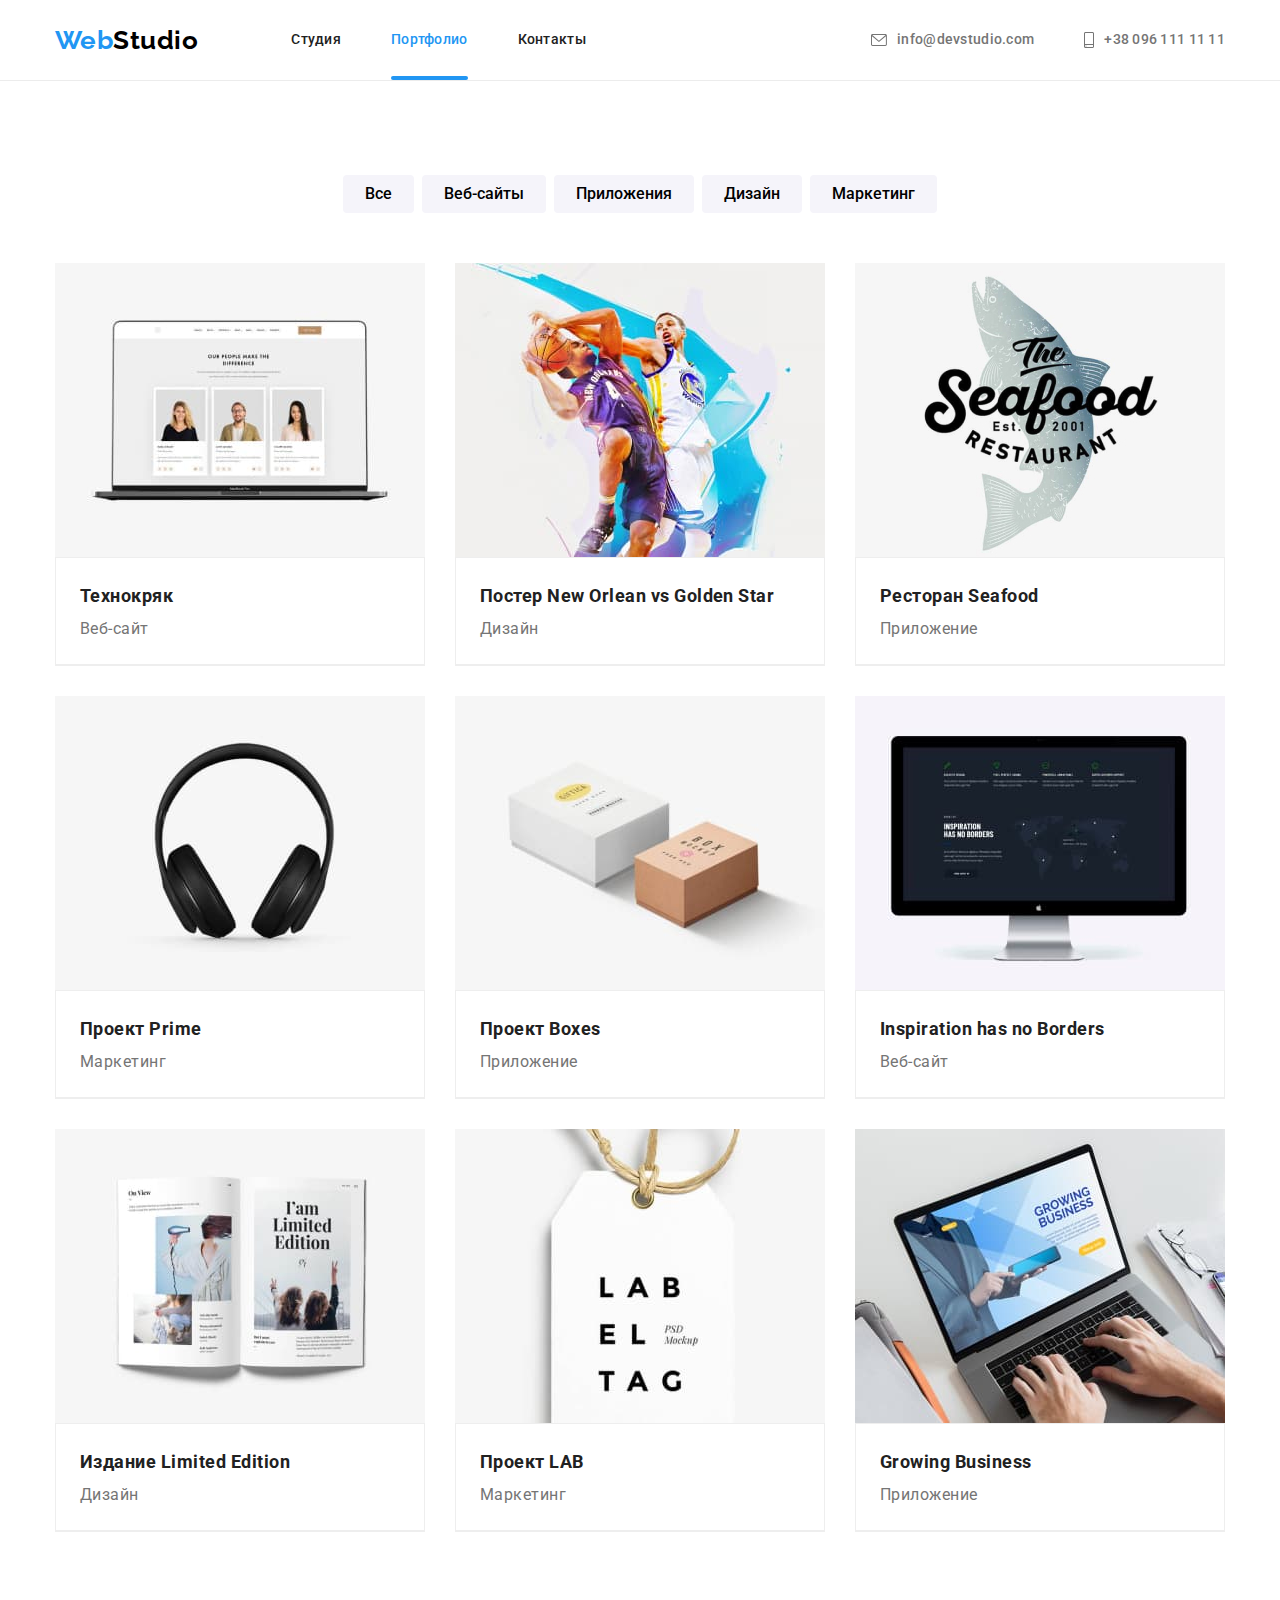
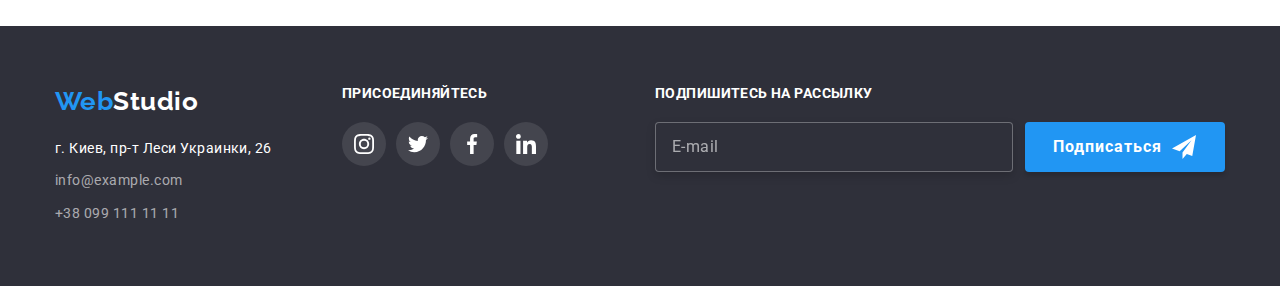
==== portfolio.html @ 00fd383d "Створення ДЗ 8" ====
<!DOCTYPE html>
<html lang="ru">

<head>
    <meta charset="UTF-8">
    <meta http-equiv="X-UA-Compatible" content="IE=edge">
    <meta name="viewport" content="width=device-width, initial-scale=1.0">
    <title>Document</title>
     <link href="https://fonts.googleapis.com/css2?family=Raleway:wght@700&family=Roboto:wght@400;500;700;900&display=swap"
        rel="stylesheet">
    <link rel="stylesheet" href="https://cdnjs.cloudflare.com/ajax/libs/modern-normalize/1.0.0/modern-normalize.min.css">
        <link rel="stylesheet" href="./css/main.min.css">
   
</head>

<body>

    <header class="page-header">
        <div class="header container">
            <nav class="navigation">
                <a href="./index.html" class="logo"> <span class="logo-accent">Web</span>Studio</a>
    
                <ul class="site-nav list">
                    <li class="header-link"> <a href="./index.html" class="nav-link link">Студия</a></li>
                    <li class="header-link"> <a href="./index.html" class="nav-link link current">Портфолио</a></li>
                    <li class="header-link"> <a href="" class="nav-link link">Контакты</a></li>
                </ul>
            </nav>
    
            <div class="auth-nav-group">
                <ul class="auth-nav list">
                    <li class="header-link">
    
                        <a href="mailto:info@example.com" class="auth-nav mail">
                            <svg class="email-icon" width="16" height="12">
                                <use href="./images/icons.svg#icon-envelope">
                                </use>
                            </svg> info@devstudio.com
                        </a>
                    </li>
    
                    <li class="tel:header-link"> <a href="" class="auth-nav phone">
                            <svg class="smartphone-icon" width="10" height="16">
                                <use href="./images/icons.svg#icon-smartphone">
                                </use>
                            </svg>+38 096 111 11 11</a>
                    </li>
                </ul>
            </div>
        </div>
    </header>

    <main>
        
        <!--Фільтри-->
<section class="section section-portfolio">
    <div class="container">
    <h1 class="portfolio-title-hidden visually-hidden">Портфолио проектов</h1>
    <div class="button-portfolio">
    <ul class="button list">
        <li class="btn-portfolio"><button type="button" class="button-list">Все</button></li>
        <li class="btn-portfolio"><button type="button" class="button-list">Веб-сайты</button></li>
        <li class="btn-portfolio"><button type="button" class="button-list">Приложения</button></li>
        <li class="btn-portfolio"><button type="button" class="button-list">Дизайн</button></li>
        <li class="btn-portfolio"><button type="button" class="button-list">Маркетинг</button></li>
    </ul>
</div>
<div class="cards-portfolio">
    <ul class="portfolio list">
        
        <li class="item-portfolio"><a href="" class="link">
            <div class="item-wrap">
            <div class="portfolio-img-text-thumb">
                <img class="portfolio-image no-gap" src="./images/texnokrjak.jpg" alt="Фото с тремя роботниками" width="370" height="294">
                <p class="portfolio-text-description">Технокряк это современная площадка распространения коронавируса. Компании используют эту платформу для цифрового
            шпионажа и атак на защищённые сервера конкурентов.</p>
        </div>
            <div class="portfolio-text-wrap">
                <h2 class="section-title">Технокряк</h2>
            <p class="section-text">Веб-сайт</p>
        </div>
        </div>
    </a>
        </li>
        <li class="item-portfolio"><a href="" class="link">
            <div class="item-wrap">
               <div class="portfolio-img-text-thumb">
            <img class="portfolio-image no-gap" src="./images/basketball.jpg" alt="Баскетбол" width="370" height="294">
            <p class="portfolio-text-description">Технокряк это современная площадка распространения коронавируса. Компании
                используют эту платформу для цифрового
                шпионажа и атак на защищённые сервера конкурентов.</p>
            </div>
            <div class="portfolio-text-wrap">
                <h2 class="section-title">Постер <span lang="en">New Orlean vs Golden Star</span> </h2>
            <p class="section-text">Дизайн</p>
        </div>
        </div>
    </a>
        </li>
        <li class="item-portfolio"><a href="" class="link">
            <div class="item-wrap">
                <div class="portfolio-img-text-thumb">
            <img class="portfolio-image no-gap" src="./images/seafood.jpg" alt="Лого ресторана" width="370" height="294">
            <p class="portfolio-text-description">Технокряк это современная площадка распространения коронавируса. Компании
                используют эту платформу для цифрового
                шпионажа и атак на защищённые сервера конкурентов.</p>
            </div>
            <div class="portfolio-text-wrap">
                <h2 class="section-title">Ресторан <span lang="en">Seafood</span> </h2>
            <p class="section-text">Приложение</p>
        </div>
        </div>
    </a>
        </li>
        <li class="item-portfolio"><a href="" class="link">
            <div class="item-wrap">
                <div class="portfolio-img-text-thumb">
                <img class="portfolio-image no-gap" src="./images/naushnyky.jpg" alt="Фото наушников" width="370" height="294">
            <p class="portfolio-text-description">Технокряк это современная площадка распространения коронавируса. Компании
                используют эту платформу для цифрового
                шпионажа и атак на защищённые сервера конкурентов.</p>
            </div>
                <div class="portfolio-text-wrap">
                <h2 class="section-title">Проект <span lang="en">Prime</span> </h2>
            <p class="section-text">Маркетинг</p>
        </div>
        </div>
    </a>    
        </li>
        <li class="item-portfolio"><a href="" class="link">
            <div class="item-wrap">
                <div class="portfolio-img-text-thumb">
                <img class="portfolio-image no-gap" src="./images/boxes.jpg" alt="Фото коробок" width="370" height="294">
        <p class="portfolio-text-description">Технокряк это современная площадка распространения коронавируса. Компании
            используют эту платформу для цифрового
            шпионажа и атак на защищённые сервера конкурентов.</p>
           </div>
                <div class="portfolio-text-wrap">
                <h2 class="section-title">Проект <span lang="en"></span> Boxes</h2>
            <p class="section-text">Приложение</p>
        </div>
        </div>
    </a>
        </li>
        <li class="item-portfolio"><a href="" class="link">
            <div class="item-wrap">
                <div class="portfolio-img-text-thumb">
                <img class="portfolio-image no-gap" src="./images/komp.jpg" alt="Фото монитора" width="370" height="294">
            <p class="portfolio-text-description">Технокряк это современная площадка распространения коронавируса. Компании
                используют эту платформу для цифрового
                шпионажа и атак на защищённые сервера конкурентов.</p>
            </div>
                <div class="portfolio-text-wrap">
                <h2 class="section-title"><span lang="">Inspiration has no Borders</span> </h2>
            <p class="section-text">Веб-сайт</p>
        </div>
        </div>
    </a>
        </li>
        <li class="item-portfolio"><a href="" class="link">
            <div class="item-wrap">
                <div class="portfolio-img-text-thumb">
                <img class="portfolio-image no-gap" src="./images/book.jpg" alt="Фото книги" width="370" height="294">
            <p class="portfolio-text-description">Технокряк это современная площадка распространения коронавируса. Компании
                используют эту платформу для цифрового
                шпионажа и атак на защищённые сервера конкурентов.</p>
            </div>
                <div class="portfolio-text-wrap">
                <h2 class="section-title">Издание <span lang="en">Limited Edition</span> </h2>
            <p class="section-text">Дизайн</p>
        </div>
        </div>
    </a>
        </li>
        <li class="item-portfolio"><a href="" class="link">
            <div class="item-wrap">
                <div class="portfolio-img-text-thumb">
                <img class="portfolio-image no-gap" src="./images/birka.jpg" alt="Фото бирки" width="370" height="294">
            <p class="portfolio-text-description">Технокряк это современная площадка распространения коронавируса. Компании
                используют эту платформу для цифрового
                шпионажа и атак на защищённые сервера конкурентов.</p>
            </div>
                <div class="portfolio-text-wrap">
                <h2 class="section-title">Проект <span lang="en">LAB</span> </h2>
            <p class="section-text">Маркетинг</p>
        </div>
        </div>
    </a>
        </li>
        <li class="item-portfolio"><a href="" class="link">
            <div class="item-wrap">
                <div class="portfolio-img-text-thumb">
                <img class="portfolio-image no-gap" src="./images/note.jpg" alt="Фото ноутбука" width="370" height="294">
            <p class="portfolio-text-description">Технокряк это современная площадка распространения коронавируса. Компании
                используют эту платформу для цифрового
                шпионажа и атак на защищённые сервера конкурентов.</p>
            </div>
            <div class="portfolio-text-wrap">
                <h2 class="section-title"> <span lang="en">Growing Business</span> </h2>
            <p class="section-text">Приложение</p>
        </div>
        </div>
    </a>
        </li>
    
</ul>
</div>
</div>
</section>

    </main>



    <!--Футер-->
    
    <footer class="footer">
        <div class="footer__wrap--general container">
    
            <div class="footer-contacts">
                <a href=".index.html" class="footer-contacts__logo-footer"> <span class="logo-accent">Web</span>Studio</a>
                <address class="address-city">
                    <a href="https://goo.gl/maps/Y9RydLLw3SXS2AKa6" class="address-city__address">г. Киев, пр-т Леси
                        Украинки, 26</a>
    
                </address>
                <address class="address-text">
                    <a href="mailto:info@example.com"
                        class="address-text__contacts-main contacts-email">info@example.com</a> <br>
                    <a href="tel:+380991111111" class="address-text__contacts-main contacts-phone">+38 099 111 11 11</a>
                </address>
            </div>
    
            <div class="footer__social footer-social-box container">
                <h3 class="footer-title">присоединяйтесь</h3>
                <!-- <div class="footer-social-wrap"> -->
                <ul class="footer-social-list list">
                    <li class="footer-social-list__item">
                        <a href="" class="footer-social-list__link">
                            <svg class="footer-social-list__icon" width="20" height="20">
                                <use href="./images/icons.svg#icon-instagram">
                                </use>
                            </svg>
                        </a>
                    </li>
                    <li class="footer-social-list__item">
                        <a href="" class="footer-social-list__link">
                            <svg class="footer-social-list__icon" width="20" height="20">
                                <use href="./images/icons.svg#icon-twitter">
                                </use>
                            </svg>
                        </a>
                    </li>
                    <li class="footer-social-list__item">
                        <a href="" class="footer-social-list__link">
                            <svg class="footer-social-list__icon" width="20" height="20">
                                <use href="./images/icons.svg#icon-facebook">
                                </use>
                            </svg>
                        </a>
                    </li>
                    <li class="footer-social-list__item">
                        <a href="" class="footer-social-list__link">
                            <svg class="footer-social-list__icon" width="20" height="20">
                                <use href="./images/icons.svg#icon-linkedin">
                                </use>
                            </svg>
                        </a>
                    </li>
                </ul>
                <!-- </div> -->
            </div>
            <div class="footer__subscribe-box container">
                <h3 class="footer-title">подпишитесь на рассылку</h3>
                <div class="subscribe-wrap">
    
                    <input type="email" class="subscribe-wrap__mail-input" placeholder="E-mail">
                    <!-- <div class="footer-right-wrap"> -->
                    <button type="button" class="btn-footer">Подписаться
                        <svg class="btn-footer__icon" width="24" height="24">
                            <use href="./images/icons.svg#icon-icon_send">
                            </use>
                        </svg>
                    </button>
                    <!-- </div> -->
                </div>
            </div>
        </div>
    </footer>



    
</body>

</html>
---- css/main.min.css ----
* html{-webkit-box-sizing:border-box;box-sizing:border-box}p,h1,h2,h3,h4,h5,h6{margin:0px}.ul,ol{margin-left:0px}button{cursor:pointer;outline:none;border:none}.img{display:block;max-width:100%;height:auto}:root{--bg-secondary: #e5e5e5;--border-header: #ececec;--primary-text-color: #212121;--accent-color: #2196f3;--secondary-text-color: #757575;--backgraund-main: #e5e5e5;--backdraund-black: #2f303a;--contacts-text-color: rgba(255, 255, 255, 0.6);--white-text-color: #ffffff;--bg-button-color: #f5f4fa;--button-hover-color: #188ce8;--border-portfolio: #eeeeee;--logo-header-black: #000000;--clients-link-border: #afb1b8;--timing-function: cubic-bezier(0.4, 0, 0.2, 1);--transition-duration: 250ms}body{color:var(--primary-text-color);text-decoration:none;font-family:Roboto, sans-serif;letter-spacing:0.03em}.list{list-style:none;padding:0px;margin:0px}.link{text-decoration:none}input{outline:none}textarea{outline:none}.visually-hidden{position:absolute;width:1px;height:1px;margin:-1px;border:0;padding:0;white-space:nowrap;-webkit-clip-path:inset(100%);clip-path:inset(100%);clip:rect(0 0 0 0);overflow:hidden}.container{width:1200px;padding-right:15px;padding-left:15px;margin:0 auto}.page-header{border-bottom:solid 1px var(--border-header);position:relative}.site-nav .link{color:var(--primary-text-color);font-weight:500;font-size:14px;line-height:1.14;letter-spacing:0.02em;text-decoration:none;display:-webkit-box;display:-ms-flexbox;display:flex;-ms-flex-wrap:wrap;flex-wrap:wrap;-webkit-transition:color var(--timing-function) var(--transition-duration);transition:color var(--timing-function) var(--transition-duration)}.site-nav .link:hover,.site-nav .link:focus{color:var(--accent-color)}.site-nav{display:-webkit-box;display:-ms-flexbox;display:flex}.auth-nav{color:var(--secondary-text-color);font-weight:500;font-size:14px;line-height:1.14;letter-spacing:0.02em;text-decoration:none;display:-webkit-box;display:-ms-flexbox;display:flex;-webkit-box-align:center;-ms-flex-align:center;align-items:center;-webkit-transition:color var(--timing-function) var(--transition-duration);transition:color var(--timing-function) var(--transition-duration)}.auth-nav:hover,.auth-nav:focus{color:var(--accent-color)}.email-icon{margin-right:10px;fill:var(--secondary-text-color)}.auth-nav .mail:hover .email-icon,.auth-nav .mail:focus .email-icon{fill:var(--accent-color)}.smartphone-icon{margin-right:10px;fill:var(--secondary-text-color)}.auth-nav .phone:hover .smartphone-icon,.auth-nav .phone:focus .smartphone-icon{fill:var(--accent-color)}.header-link>.auth-nav{padding-top:32px;padding-bottom:32px}.auth-nav-group{margin-left:auto;display:-webkit-box;display:-ms-flexbox;display:flex}.navigation{display:-webkit-box;display:-ms-flexbox;display:flex}.nav-link{position:relative;padding-top:32px;padding-bottom:32px}.site-nav .current{color:var(--accent-color)}.site-nav .current::after{content:'';position:absolute;display:block;width:100%;height:4px;background-color:var(--accent-color);bottom:0;left:0;opacity:0;-webkit-transition:opacity 250ms var(--timing-function);transition:opacity 250ms var(--timing-function)}.site-nav .current::after,.site-nav .current::after{opacity:1;border-radius:2px}.header-link{display:block}.header-link:not(:last-child){margin-right:50px}.header{display:-webkit-box;display:-ms-flexbox;display:flex}.button-menu{display:-webkit-inline-box;display:-ms-inline-flexbox;display:inline-flex;margin:0;padding:0;border:none;background-color:transparent}@media screen and (min-width: 768px){.button-menu{display:none}}.button-menu .icon-close{display:none}.button-menu .is-open .icon-close{display:block}.button-menu .is-open .icon-menu{display:none}.menu-container{background-color:var(--white-text-color);padding-top:48px;padding-bottom:48px;padding-left:40px;padding-right:83px;text-align:center;outline:2px solid red}.menu-containeris-open{display:block}@media screen and (max-width: 767px){.menu-container{display:none;position:absolute;top:100%;left:0;width:100%}}@media screen and (min-width: 768px){.menu-container{display:-webkit-box;display:-ms-flexbox;display:flex}}.logo{color:var(--logo-header-black);font-family:Raleway, sans-serif;font-weight:bold;font-size:26px;line-height:1.19;text-decoration:none;display:-webkit-box;display:-ms-flexbox;display:flex;-webkit-box-align:center;-ms-flex-align:center;align-items:center;margin-right:93px}.logo-accent{color:var(--accent-color)}.section{padding-top:94px}.section-title{color:var(--primary-text-color);font-weight:bold;font-size:18px;line-height:2;text-decoration:none}.section-text{color:var(--secondary-text-color);font-size:16px;line-height:1.87;text-decoration:none}.section>.activity{padding-bottom:94px}.backdrop{position:fixed;top:0;left:0;width:100vw;height:100vh;background-color:rgba(0,0,0,0.2);opacity:1;-webkit-transition:opacity var(--timing-function) var(--transition-duration),visibility var(--timing-function) var(--transition-duration);transition:opacity var(--timing-function) var(--transition-duration),visibility var(--timing-function) var(--transition-duration)}.backdrop.is-hidden{opacity:0;pointer-events:none;visibility:hidden}.backdrop.is-hidden .modal{-webkit-transform:translate(-50%, -50%) scale(0.9);transform:translate(-50%, -50%) scale(0.9)}.modal{position:absolute;top:50%;left:50%;-webkit-transform:translate(-50%, -50%);transform:translate(-50%, -50%);width:528px;min-height:581px;-webkit-box-shadow:0px 1px 3px rgba(0,0,0,0.12),0px 1px 1px rgba(0,0,0,0.14),0px 2px 1px rgba(0,0,0,0.2);box-shadow:0px 1px 3px rgba(0,0,0,0.12),0px 1px 1px rgba(0,0,0,0.14),0px 2px 1px rgba(0,0,0,0.2);border-radius:4px;background-color:var(--white-text-color);-webkit-transform:translate(-50%, -50%) scale(1);transform:translate(-50%, -50%) scale(1);-webkit-transition:-webkit-transform var(--transition-duration) var(--timing-function);transition:-webkit-transform var(--transition-duration) var(--timing-function);transition:transform var(--transition-duration) var(--timing-function);transition:transform var(--transition-duration) var(--timing-function), -webkit-transform var(--transition-duration) var(--timing-function)}.close-modal{position:absolute;display:-webkit-inline-box;display:-ms-inline-flexbox;display:inline-flex;-webkit-box-pack:center;-ms-flex-pack:center;justify-content:center;-webkit-box-align:center;-ms-flex-align:center;align-items:center;width:30px;height:30px;border:1px solid rgba(0,0,0,0.1);border-radius:50%;-webkit-box-sizing:border-box;box-sizing:border-box;background:var(--white-text-color);right:8px;top:8px;padding:6px;cursor:pointer}.close-modal__icon{-webkit-transition:fill var(--timing-function) var(--transition-duration);transition:fill var(--timing-function) var(--transition-duration)}.close-modal__icon:hover{fill:var(--accent-color)}.form{margin-right:auto;margin-left:auto;padding:40px}.form__group{position:relative;display:-webkit-box;display:-ms-flexbox;display:flex;-webkit-box-orient:vertical;-webkit-box-direction:normal;-ms-flex-direction:column;flex-direction:column;margin-bottom:10px;border-color:solid 1px var(--accent-color)}.form__group input:focus{border-color:var(--accent-color)}.form__group input{position:relative;margin:0;padding:0;padding-left:42px;border:1px solid rgba(33,33,33,0.2);-webkit-box-sizing:border-box;box-sizing:border-box;border-radius:4px;min-height:40px;width:100%;cursor:pointer}.form__group label{margin-bottom:4px;font-size:12px;line-height:1.16;letter-spacing:0.01em;color:var(--secondary-text-color);cursor:pointer}.form-group-span{position:relative}.modal__title{font-weight:bold;font-size:20px;line-height:1.15;text-align:center;letter-spacing:0.03em;margin-top:0;margin-bottom:12px;display:-webkit-box;display:-ms-flexbox;display:flex}.textarea{position:relative;resize:none;padding:12px 16px;border:1px solid rgba(33,33,33,0.2);-webkit-box-sizing:border-box;box-sizing:border-box;border-radius:4px;min-height:120px;cursor:pointer}.textarea:focus{border-color:var(--accent-color)}.textarea::-webkit-input-placeholder{font-size:12px;line-height:1.16;letter-spacing:0.01em;color:rgba(117,117,117,0.5)}.textarea:-ms-input-placeholder{font-size:12px;line-height:1.16;letter-spacing:0.01em;color:rgba(117,117,117,0.5)}.textarea::-ms-input-placeholder{font-size:12px;line-height:1.16;letter-spacing:0.01em;color:rgba(117,117,117,0.5)}.textarea::placeholder{font-size:12px;line-height:1.16;letter-spacing:0.01em;color:rgba(117,117,117,0.5)}.icon-modal{position:absolute;display:inline-block;width:12px;height:12px;left:12px;top:50%;-webkit-transform:translateY(-50%);transform:translateY(-50%)}.form-input:focus ~ .icon-modal{fill:var(--accent-color)}.form-agreement{display:-webkit-box;display:-ms-flexbox;display:flex;-webkit-box-pack:center;-ms-flex-pack:center;justify-content:center}.agree-text{font-size:14px;line-height:1.71;letter-spacing:0.03em;color:var(--secondary-text-color);display:-webkit-box;display:-ms-flexbox;display:flex;-webkit-box-align:center;-ms-flex-align:center;align-items:center;cursor:pointer}.agree-text span{width:16px;height:15px;border:2px solid var(--primary-text-color);border-radius:2px;margin-right:7px;display:-webkit-box;display:-ms-flexbox;display:flex;-webkit-box-align:center;-ms-flex-align:center;align-items:center;-webkit-box-pack:center;-ms-flex-pack:center;justify-content:center}.agree-icon{fill:transparent}.agree-check:checked+.agree-text .agree-icon{fill:var(--white-text-color)}.agree-check:checked+.agree-text span{background-color:var(--accent-color);border:none;fill:var(--white-text-color)}.agree-link{font-size:14px;line-height:1.71;letter-spacing:0.03em;-webkit-text-decoration-line:underline;text-decoration-line:underline;color:var(--accent-color)}.modal-btn-submit{border-radius:4px;min-width:200px;padding:10px 32px;margin-right:auto;margin-left:auto;margin-top:30px;background-color:var(--accent-color);color:var(--white-text-color);-webkit-box-shadow:0px 4px 4px rgba(0,0,0,0.15);box-shadow:0px 4px 4px rgba(0,0,0,0.15);font-family:inherit;font-weight:bold;font-size:16px;line-height:1.87;display:-webkit-box;display:-ms-flexbox;display:flex;-webkit-box-pack:center;-ms-flex-pack:center;justify-content:center;letter-spacing:0.06em;cursor:pointer;-webkit-transition:background-color var(--timing-function) var(--transition-duration);transition:background-color var(--timing-function) var(--transition-duration)}.modal-btn-submit:hover,.modal-btn-submit:hover{background-color:var(--button-hover-color)}.hero{background-color:var(--backdraund-black);background-image:-webkit-gradient(linear, left top, left bottom, from(rgba(47,48,58,0.4)), to(rgba(47,48,58,0.4))),url(../images/hero-image.jpg);background-image:linear-gradient(rgba(47,48,58,0.4), rgba(47,48,58,0.4)),url(../images/hero-image.jpg);background-repeat:no-repeat;background-position:center;background-size:cover;text-align:center;-webkit-box-align:center;-ms-flex-align:center;align-items:center}.hero__wrap{padding-bottom:200px;padding-top:200px}.hero__title{color:var(--white-text-color);font-weight:900;font-size:44px;line-height:1.36;text-align:center;letter-spacing:0.06em;text-transform:uppercase;margin-top:0px;margin-bottom:30px}.hero__button{border-radius:4px;min-width:200px;padding:10px 32px;margin-right:auto;margin-left:auto;background-color:var(--accent-color);color:var(--white-text-color);font-family:inherit;font-weight:bold;font-size:16px;line-height:1.87;display:-webkit-box;display:-ms-flexbox;display:flex;letter-spacing:0.06em;display:inline-block;cursor:pointer;-webkit-transition:background-color var(--timing-function) var(--transition-duration);transition:background-color var(--timing-function) var(--transition-duration)}.hero__button:hover,.hero__button:hover{background-color:var(--button-hover-color)}.section__features .list{display:-webkit-box;display:-ms-flexbox;display:flex;-ms-flex-wrap:wrap;flex-wrap:wrap;margin-left:-30px}.features-description__title{color:var(--primary-text-color);margin-top:0px;margin-bottom:10px;font-weight:bold;font-size:14px;line-height:1.14;text-transform:uppercase}.features-description__text{color:var(--secondary-text-color);font-size:14px;line-height:1.71;margin-top:0px;margin-bottom:0px}.features-description__thumb{width:270px;height:120px;background-color:var(--bg-button-color);border-radius:4px;display:-webkit-box;display:-ms-flexbox;display:flex;background-size:auto;margin-bottom:30px;-webkit-box-align:center;-ms-flex-align:center;align-items:center;-webkit-box-pack:center;-ms-flex-pack:center;justify-content:center;padding-top:25px;padding-right:100px;padding-bottom:25px;padding-left:100px}.features-description__icon{display:block}.features-description{display:-webkit-box;display:-ms-flexbox;display:flex}.features-description>.features-description__item{-ms-flex-preferred-size:calc(100% / 4 - 30px);flex-basis:calc(100% / 4 - 30px);margin-left:30px}.section__features>.features-description__item:not(:last-child){margin-right:30px}.activity__title{margin-bottom:50px;font-weight:bold;font-size:36px;line-height:1.16;text-align:center}.section__activity>.activity__list{margin-right:30px;display:-webkit-box;display:-ms-flexbox;display:flex;-webkit-box-pack:justify;-ms-flex-pack:justify;justify-content:space-between}.activity__photo:not(:last-child){margin-right:30px}.activity__image.no-gap{display:block}.activity__photo-thumb{position:relative}.activity__photo-thumb::before{content:'';display:inline-block;position:absolute;width:370px;height:70px;background-color:rgba(47,48,58,0.8);bottom:0;left:0}.activity__description{content:'';display:inline-block;position:absolute;font-weight:bold;font-size:14px;line-height:1.14;text-align:center;letter-spacing:0.03em;text-transform:uppercase;color:var(--white-text-color);bottom:0;left:0;padding-top:27px;padding-left:82px;padding-bottom:27px;padding-left:83px}.team-bg{background-color:var(--bg-button-color);padding-bottom:94px}.team-card__photo.no-gap{display:block}.team__title{margin-bottom:50px;font-weight:bold;font-size:36px;line-height:1.16;text-align:center}.team-card__name{font-weight:500;font-size:16px;line-height:1.18;text-align:center;margin-bottom:10px}.team-card__possition{color:var(--secondary-text-color);font-size:16px;line-height:1.18;text-align:center;margin-bottom:16px}.team-card{display:-webkit-box;display:-ms-flexbox;display:flex;-ms-flex-pack:distribute;justify-content:space-around}.team-card__list{background:var(--white-text-color);-webkit-box-shadow:0px 1px 3px rgba(0,0,0,0.12),0px 1px 1px rgba(0,0,0,0.14),0px 2px 1px rgba(0,0,0,0.2);box-shadow:0px 1px 3px rgba(0,0,0,0.12),0px 1px 1px rgba(0,0,0,0.14),0px 2px 1px rgba(0,0,0,0.2);border-radius:0px 0px 4px 4px}.team-card__list:not(:last-child){margin-right:30px}.team-card__content{padding-top:30px;padding-bottom:30px}.team-social{display:-webkit-box;display:-ms-flexbox;display:flex;-webkit-box-pack:center;-ms-flex-pack:center;justify-content:center}.team-social__link{width:44px;height:44px;border-radius:50%;background-color:var(--white-text-color);display:-webkit-box;display:-ms-flexbox;display:flex;-webkit-box-pack:center;-ms-flex-pack:center;justify-content:center;-webkit-box-align:center;-ms-flex-align:center;align-items:center;-webkit-transition:background-color var(--timing-function) var(--transition-duration);transition:background-color var(--timing-function) var(--transition-duration)}.team-social__link:hover,.team-social__link:focus{background-color:var(--accent-color)}.team-social__item+.team-social__item{margin-left:10px}.team-social__icon{fill:#afb1b8;-webkit-transition:background-color var(--timing-function) var(--transition-duration);transition:background-color var(--timing-function) var(--transition-duration);-webkit-transition:fill var(--timing-function) var(--transition-duration);transition:fill var(--timing-function) var(--transition-duration)}.team-social__link:hover .team-social__icon,.team-social__link:focus .team-social__icon{fill:var(--white-text-color)}.clients-box__title{margin-bottom:50px;font-weight:bold;font-size:36px;line-height:1.16;text-align:center}.clients{padding-bottom:94px}.clients-list{display:-webkit-box;display:-ms-flexbox;display:flex;-webkit-box-pack:center;-ms-flex-pack:center;justify-content:center}.clients-list__link{width:170px;height:92px;border:1px solid var(--clients-link-border);border-radius:4px;display:-webkit-box;display:-ms-flexbox;display:flex;-webkit-box-pack:center;-ms-flex-pack:center;justify-content:center;-webkit-box-align:center;-ms-flex-align:center;align-items:center;-webkit-transition:border-color var(--timing-function) var(--transition-duration);transition:border-color var(--timing-function) var(--transition-duration)}.clients-list__link:hover,.clients-list__link:focus{border-color:var(--accent-color)}.clients-list__logo{fill:var(--clients-link-border);-webkit-transition:fill var(--timing-function) var(--transition-duration);transition:fill var(--timing-function) var(--transition-duration)}.clients-list__link:hover .clients-list__logo,.clients-list__link:focus .clients-list__logo{fill:var(--accent-color)}.clients-list__item{margin-left:31px}.button-list{background-color:var(--bg-button-color);font-family:inherit;font-weight:500;font-size:16px;line-height:1.62;border-radius:4px;padding-top:6px;padding-bottom:6px;padding-right:22px;padding-left:22px;cursor:pointer;-webkit-transition:background-color var(--timing-function) var(--transition-duration),color var(--timing-function) var(--transition-duration),-webkit-box-shadow var(--timing-function) var(--transition-duration);transition:background-color var(--timing-function) var(--transition-duration),color var(--timing-function) var(--transition-duration),-webkit-box-shadow var(--timing-function) var(--transition-duration);transition:background-color var(--timing-function) var(--transition-duration),color var(--timing-function) var(--transition-duration),box-shadow var(--timing-function) var(--transition-duration);transition:background-color var(--timing-function) var(--transition-duration),color var(--timing-function) var(--transition-duration),box-shadow var(--timing-function) var(--transition-duration),-webkit-box-shadow var(--timing-function) var(--transition-duration)}.button-list:hover,.button-list:focus{color:var(--white-text-color);background-color:var(--accent-color);-webkit-box-shadow:0px 3px 1px rgba(0,0,0,0.1),0px 1px 2px rgba(0,0,0,0.08),0px 2px 2px rgba(0,0,0,0.12);box-shadow:0px 3px 1px rgba(0,0,0,0.1),0px 1px 2px rgba(0,0,0,0.08),0px 2px 2px rgba(0,0,0,0.12)}.button{padding:0px;margin:0;display:-webkit-box;display:-ms-flexbox;display:flex;margin-bottom:50px;display:flex;-webkit-box-pack:center;-ms-flex-pack:center;justify-content:center}.btn-portfolio:not(:last-child){margin-right:8px}.cards-portfolio{display:-webkit-box;display:-ms-flexbox;display:flex;-ms-flex-wrap:wrap;flex-wrap:wrap;-ms-flex-preferred-size:calc(100% / 3- 30px);flex-basis:calc(100% / 3- 30px)}.section-portfolio{margin-bottom:94px}.portfolio{padding:0px;margin:0;display:-webkit-box;display:-ms-flexbox;display:flex;-ms-flex-wrap:wrap;flex-wrap:wrap;margin-left:-30px;margin-top:-30px}.item-portfolio{-ms-flex-preferred-size:calc(100% / 3 - 30px);flex-basis:calc(100% / 3 - 30px);margin-left:30px;margin-top:30px}.item-wrap{width:370px;border-bottom:1px solid var(--border-portfolio);-webkit-transition:-webkit-box-shadow var(--timing-function) var(--transition-duration);transition:-webkit-box-shadow var(--timing-function) var(--transition-duration);transition:box-shadow var(--timing-function) var(--transition-duration);transition:box-shadow var(--timing-function) var(--transition-duration), -webkit-box-shadow var(--timing-function) var(--transition-duration)}.item-wrap:hover,.item-wrap:focus{-webkit-box-shadow:0px 1px 1px rgba(0,0,0,0.12),0px 4px 4px rgba(0,0,0,0.06),1px 4px 6px rgba(0,0,0,0.16);box-shadow:0px 1px 1px rgba(0,0,0,0.12),0px 4px 4px rgba(0,0,0,0.06),1px 4px 6px rgba(0,0,0,0.16)}.portfolio-img-text-thumb{position:relative;overflow:hidden}.portfolio-text-description{position:absolute;top:0;left:0;background-color:rgba(33,150,243,0.9);font-size:18px;line-height:1.56;letter-spacing:0.03em;color:var(--white-text-color);padding:63px 24px;height:100%;-webkit-transform:translateY(100%);transform:translateY(100%);-webkit-transition:-webkit-transform var(--timing-function) var(--transition-duration);transition:-webkit-transform var(--timing-function) var(--transition-duration);transition:transform var(--timing-function) var(--transition-duration);transition:transform var(--timing-function) var(--transition-duration), -webkit-transform var(--timing-function) var(--transition-duration)}.item-portfolio:hover .portfolio-text-description,.item-portfolio:focus .portfolio-text-description{-webkit-transform:translateY(0);transform:translateY(0)}.portfolio-text-wrap{padding-top:20px;padding-bottom:20px;padding-right:24px;padding-left:24px;border:1px solid var(--border-portfolio)}.portfolio-image.no-gap{display:block}.footer__wrap--general.container{display:-webkit-box;display:-ms-flexbox;display:flex}.footer-contacts__logo-footer{color:var(--white-text-color);font-family:'Raleway', sans-serif;font-weight:bold;font-size:26px;line-height:1.19;text-decoration:none;display:block;margin-bottom:20px}.address-text{font-style:normal}.address-city{font-style:normal}.address-city__address{color:var(--white-text-color);font-size:14px;line-height:1.71;text-decoration:none;display:block;margin-bottom:9px;-webkit-transition:color var(--timing-function) var(--transition-duration);transition:color var(--timing-function) var(--transition-duration)}.address-city__address:hover,.address-city__address:focus{color:var(--accent-color)}.address-text__contacts-main{color:var(--contacts-text-color);font-size:14px;line-height:1.71;text-decoration:none;display:block;-webkit-transition:color var(--timing-function) var(--transition-duration);transition:color var(--timing-function) var(--transition-duration)}.address-text__contacts-main:hover,.address-text__contacts-main:focus{color:var(--accent-color)}.address-text__contacts-main:not(:last-child){margin-bottom:9px}.contacts-email{display:inline-block}.footer{background-color:var(--backdraund-black);padding-top:60px;padding-bottom:60px}.footer-title{text-align:center;color:var(--white-text-color);margin-bottom:20px;height:16px;font-family:Roboto;font-weight:bold;font-size:14px;line-height:1.14;letter-spacing:0.03em;text-transform:uppercase;padding:0}.footer-social-box{padding-right:0px;padding-left:0px;display:-webkit-box;display:-ms-flexbox;display:flex;-webkit-box-align:center;-ms-flex-align:center;align-items:center;margin-left:70px;-webkit-box-orient:vertical;-webkit-box-direction:normal;-ms-flex-direction:column;flex-direction:column;-webkit-box-pack:start;-ms-flex-pack:start;justify-content:flex-start;-webkit-box-align:baseline;-ms-flex-align:baseline;align-items:baseline}.footer-social-list{display:-webkit-box;display:-ms-flexbox;display:flex;-webkit-box-pack:center;-ms-flex-pack:center;justify-content:center}.footer-social-list__link{width:44px;height:44px;border-radius:50%;background-color:rgba(255,255,255,0.1);display:-webkit-box;display:-ms-flexbox;display:flex;-webkit-box-pack:center;-ms-flex-pack:center;justify-content:center;-webkit-box-align:center;-ms-flex-align:center;align-items:center;-webkit-transition:background-color var(--timing-function) var(--transition-duration);transition:background-color var(--timing-function) var(--transition-duration)}.footer-social-list__link:hover,.footer-social-list__link:focus{background-color:var(--accent-color)}.footer-social-list__item+.footer-social-list__item{margin-left:10px}.footer-social-list__icon{fill:var(--white-text-color)}.footer-contacts{-ms-flex-negative:0;flex-shrink:0}.subscribe-wrap{display:-webkit-box;display:-ms-flexbox;display:flex}.footer__subscribe-box{display:-webkit-box;display:-ms-flexbox;display:flex;padding-left:0;padding-right:0;width:100%;-webkit-box-orient:vertical;-webkit-box-direction:normal;-ms-flex-direction:column;flex-direction:column;-webkit-box-pack:start;-ms-flex-pack:start;justify-content:flex-start;-webkit-box-align:baseline;-ms-flex-align:baseline;align-items:baseline;margin-left:93px}.footer-right-btn-wrap{display:-webkit-box;display:-ms-flexbox;display:flex}.btn-footer{border-radius:4px;min-width:200px;height:50px;padding:10px 28px;margin-right:auto;margin-left:auto;background-color:var(--accent-color);color:var(--white-text-color);-webkit-box-shadow:0px 4px 4px rgba(0,0,0,0.15);box-shadow:0px 4px 4px rgba(0,0,0,0.15);font-family:inherit;font-weight:bold;font-size:16px;line-height:1.87;display:-webkit-box;display:-ms-flexbox;display:flex;-webkit-box-align:center;-ms-flex-align:center;align-items:center;-webkit-box-orient:horizontal;-webkit-box-direction:normal;-ms-flex-direction:row;flex-direction:row;letter-spacing:0.06em;cursor:pointer;-webkit-transition:background-color var(--timing-function) var(--transition-duration);transition:background-color var(--timing-function) var(--transition-duration)}.btn-footer:hover,.btn-footer:focus{background-color:var(--button-hover-color)}.btn-footer__icon{display:inline-block;margin-left:10px;fill:var(--white-text-color)}.subscribe-wrap__mail-input{color:var(--white-text-color);padding-left:16px;padding-top:15px;padding-bottom:15px;width:358px;height:50px;border:1px solid rgba(255,255,255,0.3);-webkit-box-sizing:border-box;box-sizing:border-box;-webkit-filter:drop-shadow(0px 4px 4px rgba(0,0,0,0.15));filter:drop-shadow(0px 4px 4px rgba(0,0,0,0.15));border-radius:4px;background-color:var(--backdraund-black);margin-right:12px}.subscribe-wrap__mail-input::-webkit-input-placeholder{font-size:16px;line-height:1.25;-webkit-box-align:center;align-items:center;letter-spacing:0.03em;color:rgba(255,255,255,0.6)}.subscribe-wrap__mail-input:-ms-input-placeholder{font-size:16px;line-height:1.25;-ms-flex-align:center;align-items:center;letter-spacing:0.03em;color:rgba(255,255,255,0.6)}.subscribe-wrap__mail-input::-ms-input-placeholder{font-size:16px;line-height:1.25;-ms-flex-align:center;align-items:center;letter-spacing:0.03em;color:rgba(255,255,255,0.6)}.subscribe-wrap__mail-input::placeholder{font-size:16px;line-height:1.25;-webkit-box-align:center;-ms-flex-align:center;align-items:center;letter-spacing:0.03em;color:rgba(255,255,255,0.6)}
/*# sourceMappingURL=main.min.css.map */
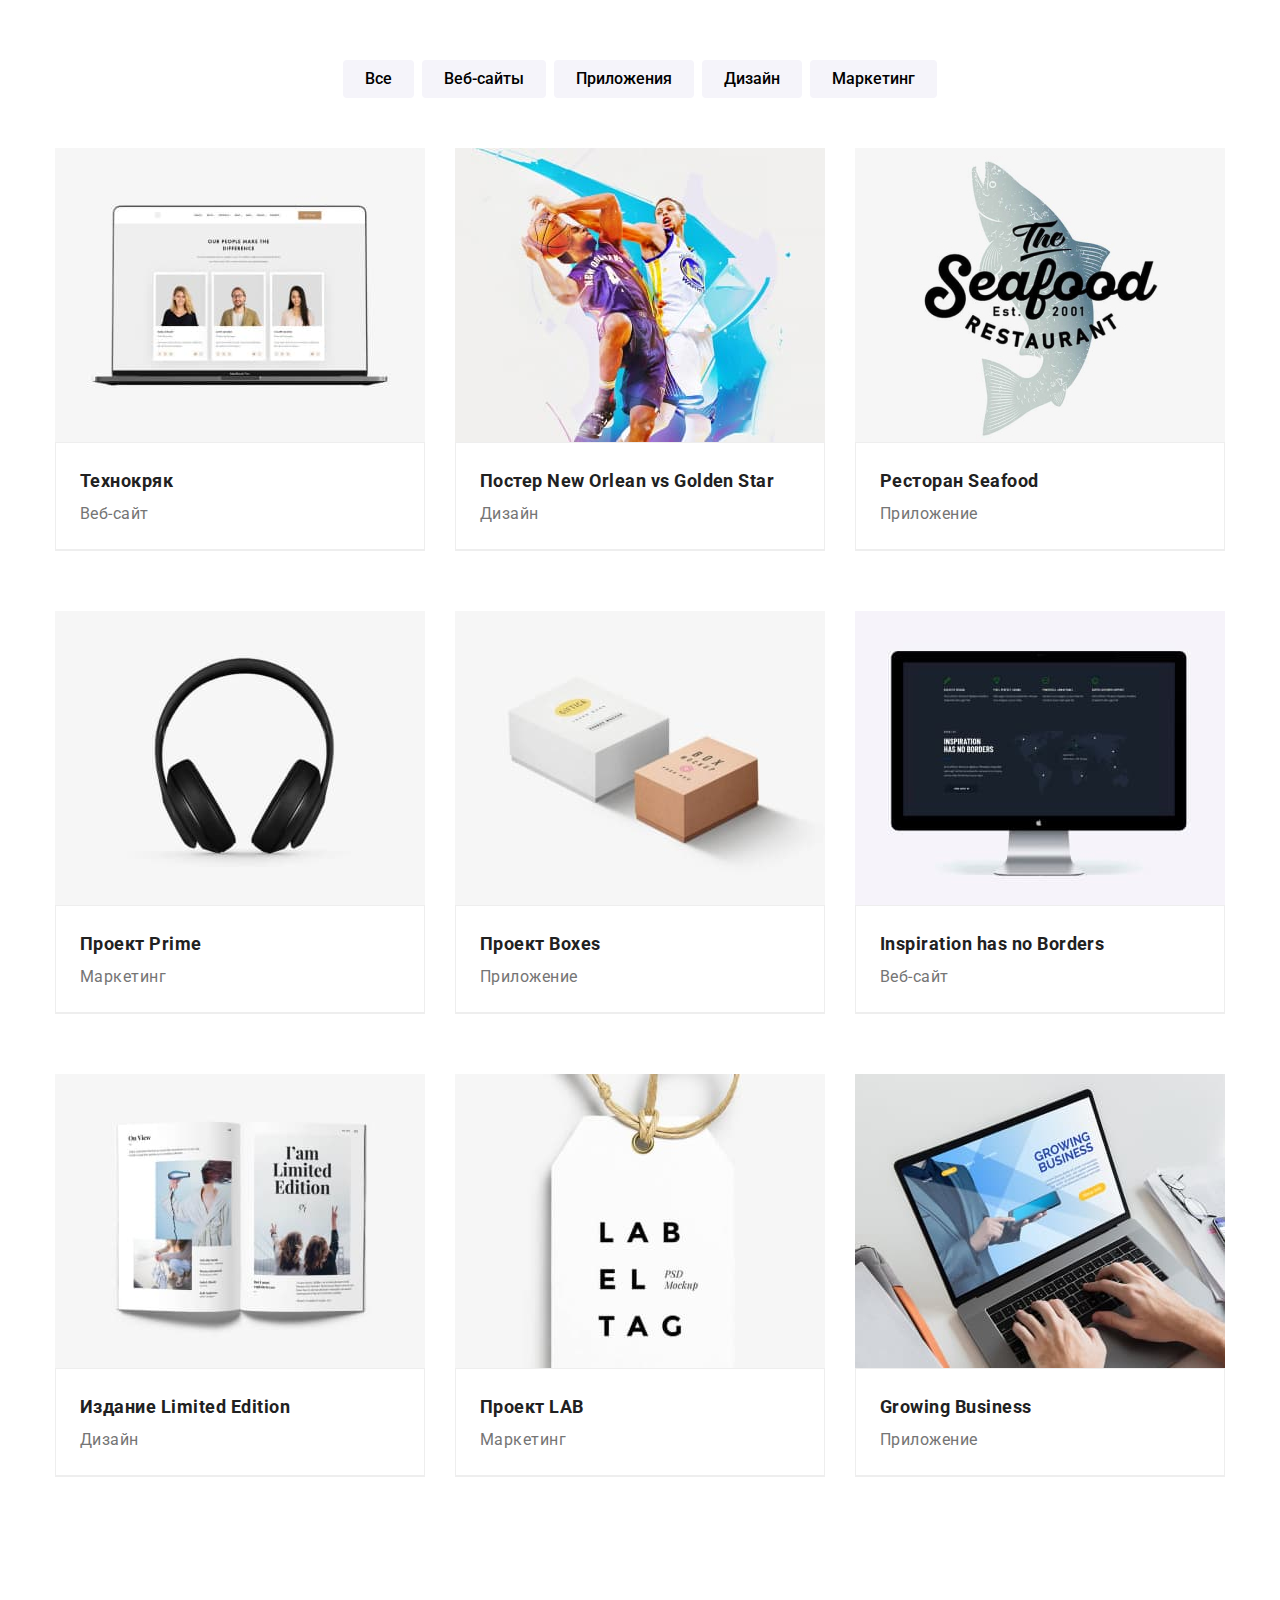
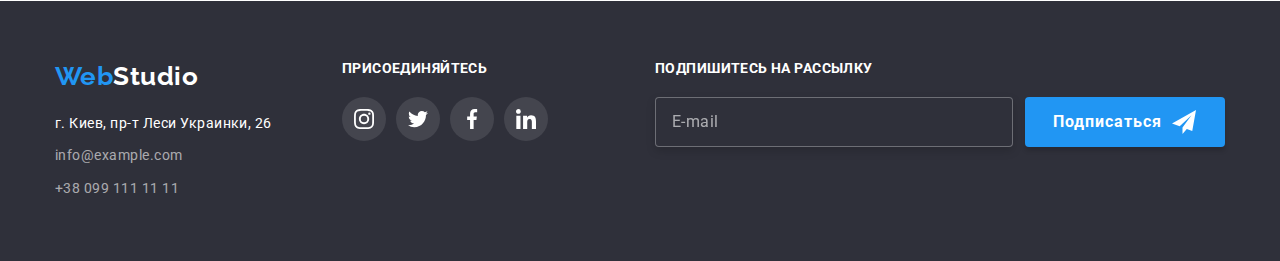
==== commit aa6055f8: "Робить футер" ====
--- a/portfolio.html
+++ b/portfolio.html
@@ -15,7 +15,7 @@
 
 <body>
 
-    <header class="page-header">
+    <!-- <header class="page-header">
         <div class="header container">
             <nav class="navigation">
                 <a href="./index.html" class="logo"> <span class="logo-accent">Web</span>Studio</a>
@@ -48,11 +48,12 @@
                 </ul>
             </div>
         </div>
-    </header>
+    </header> -->
 
     <main>
         
         <!--Фільтри-->
+        
 <section class="section section-portfolio">
     <div class="container">
     <h1 class="portfolio-title-hidden visually-hidden">Портфолио проектов</h1>
--- a/css/main.min.css
+++ b/css/main.min.css
@@ -1,2 +1,2 @@
-* html{-webkit-box-sizing:border-box;box-sizing:border-box}p,h1,h2,h3,h4,h5,h6{margin:0px}.ul,ol{margin-left:0px}button{cursor:pointer;outline:none;border:none}.img{display:block;max-width:100%;height:auto}:root{--bg-secondary: #e5e5e5;--border-header: #ececec;--primary-text-color: #212121;--accent-color: #2196f3;--secondary-text-color: #757575;--backgraund-main: #e5e5e5;--backdraund-black: #2f303a;--contacts-text-color: rgba(255, 255, 255, 0.6);--white-text-color: #ffffff;--bg-button-color: #f5f4fa;--button-hover-color: #188ce8;--border-portfolio: #eeeeee;--logo-header-black: #000000;--clients-link-border: #afb1b8;--timing-function: cubic-bezier(0.4, 0, 0.2, 1);--transition-duration: 250ms}body{color:var(--primary-text-color);text-decoration:none;font-family:Roboto, sans-serif;letter-spacing:0.03em}.list{list-style:none;padding:0px;margin:0px}.link{text-decoration:none}input{outline:none}textarea{outline:none}.visually-hidden{position:absolute;width:1px;height:1px;margin:-1px;border:0;padding:0;white-space:nowrap;-webkit-clip-path:inset(100%);clip-path:inset(100%);clip:rect(0 0 0 0);overflow:hidden}.container{width:1200px;padding-right:15px;padding-left:15px;margin:0 auto}.page-header{border-bottom:solid 1px var(--border-header);position:relative}.site-nav .link{color:var(--primary-text-color);font-weight:500;font-size:14px;line-height:1.14;letter-spacing:0.02em;text-decoration:none;display:-webkit-box;display:-ms-flexbox;display:flex;-ms-flex-wrap:wrap;flex-wrap:wrap;-webkit-transition:color var(--timing-function) var(--transition-duration);transition:color var(--timing-function) var(--transition-duration)}.site-nav .link:hover,.site-nav .link:focus{color:var(--accent-color)}.site-nav{display:-webkit-box;display:-ms-flexbox;display:flex}.auth-nav{color:var(--secondary-text-color);font-weight:500;font-size:14px;line-height:1.14;letter-spacing:0.02em;text-decoration:none;display:-webkit-box;display:-ms-flexbox;display:flex;-webkit-box-align:center;-ms-flex-align:center;align-items:center;-webkit-transition:color var(--timing-function) var(--transition-duration);transition:color var(--timing-function) var(--transition-duration)}.auth-nav:hover,.auth-nav:focus{color:var(--accent-color)}.email-icon{margin-right:10px;fill:var(--secondary-text-color)}.auth-nav .mail:hover .email-icon,.auth-nav .mail:focus .email-icon{fill:var(--accent-color)}.smartphone-icon{margin-right:10px;fill:var(--secondary-text-color)}.auth-nav .phone:hover .smartphone-icon,.auth-nav .phone:focus .smartphone-icon{fill:var(--accent-color)}.header-link>.auth-nav{padding-top:32px;padding-bottom:32px}.auth-nav-group{margin-left:auto;display:-webkit-box;display:-ms-flexbox;display:flex}.navigation{display:-webkit-box;display:-ms-flexbox;display:flex}.nav-link{position:relative;padding-top:32px;padding-bottom:32px}.site-nav .current{color:var(--accent-color)}.site-nav .current::after{content:'';position:absolute;display:block;width:100%;height:4px;background-color:var(--accent-color);bottom:0;left:0;opacity:0;-webkit-transition:opacity 250ms var(--timing-function);transition:opacity 250ms var(--timing-function)}.site-nav .current::after,.site-nav .current::after{opacity:1;border-radius:2px}.header-link{display:block}.header-link:not(:last-child){margin-right:50px}.header{display:-webkit-box;display:-ms-flexbox;display:flex}.button-menu{display:-webkit-inline-box;display:-ms-inline-flexbox;display:inline-flex;margin:0;padding:0;border:none;background-color:transparent}@media screen and (min-width: 768px){.button-menu{display:none}}.button-menu .icon-close{display:none}.button-menu .is-open .icon-close{display:block}.button-menu .is-open .icon-menu{display:none}.menu-container{background-color:var(--white-text-color);padding-top:48px;padding-bottom:48px;padding-left:40px;padding-right:83px;text-align:center;outline:2px solid red}.menu-containeris-open{display:block}@media screen and (max-width: 767px){.menu-container{display:none;position:absolute;top:100%;left:0;width:100%}}@media screen and (min-width: 768px){.menu-container{display:-webkit-box;display:-ms-flexbox;display:flex}}.logo{color:var(--logo-header-black);font-family:Raleway, sans-serif;font-weight:bold;font-size:26px;line-height:1.19;text-decoration:none;display:-webkit-box;display:-ms-flexbox;display:flex;-webkit-box-align:center;-ms-flex-align:center;align-items:center;margin-right:93px}.logo-accent{color:var(--accent-color)}.section{padding-top:94px}.section-title{color:var(--primary-text-color);font-weight:bold;font-size:18px;line-height:2;text-decoration:none}.section-text{color:var(--secondary-text-color);font-size:16px;line-height:1.87;text-decoration:none}.section>.activity{padding-bottom:94px}.backdrop{position:fixed;top:0;left:0;width:100vw;height:100vh;background-color:rgba(0,0,0,0.2);opacity:1;-webkit-transition:opacity var(--timing-function) var(--transition-duration),visibility var(--timing-function) var(--transition-duration);transition:opacity var(--timing-function) var(--transition-duration),visibility var(--timing-function) var(--transition-duration)}.backdrop.is-hidden{opacity:0;pointer-events:none;visibility:hidden}.backdrop.is-hidden .modal{-webkit-transform:translate(-50%, -50%) scale(0.9);transform:translate(-50%, -50%) scale(0.9)}.modal{position:absolute;top:50%;left:50%;-webkit-transform:translate(-50%, -50%);transform:translate(-50%, -50%);width:528px;min-height:581px;-webkit-box-shadow:0px 1px 3px rgba(0,0,0,0.12),0px 1px 1px rgba(0,0,0,0.14),0px 2px 1px rgba(0,0,0,0.2);box-shadow:0px 1px 3px rgba(0,0,0,0.12),0px 1px 1px rgba(0,0,0,0.14),0px 2px 1px rgba(0,0,0,0.2);border-radius:4px;background-color:var(--white-text-color);-webkit-transform:translate(-50%, -50%) scale(1);transform:translate(-50%, -50%) scale(1);-webkit-transition:-webkit-transform var(--transition-duration) var(--timing-function);transition:-webkit-transform var(--transition-duration) var(--timing-function);transition:transform var(--transition-duration) var(--timing-function);transition:transform var(--transition-duration) var(--timing-function), -webkit-transform var(--transition-duration) var(--timing-function)}.close-modal{position:absolute;display:-webkit-inline-box;display:-ms-inline-flexbox;display:inline-flex;-webkit-box-pack:center;-ms-flex-pack:center;justify-content:center;-webkit-box-align:center;-ms-flex-align:center;align-items:center;width:30px;height:30px;border:1px solid rgba(0,0,0,0.1);border-radius:50%;-webkit-box-sizing:border-box;box-sizing:border-box;background:var(--white-text-color);right:8px;top:8px;padding:6px;cursor:pointer}.close-modal__icon{-webkit-transition:fill var(--timing-function) var(--transition-duration);transition:fill var(--timing-function) var(--transition-duration)}.close-modal__icon:hover{fill:var(--accent-color)}.form{margin-right:auto;margin-left:auto;padding:40px}.form__group{position:relative;display:-webkit-box;display:-ms-flexbox;display:flex;-webkit-box-orient:vertical;-webkit-box-direction:normal;-ms-flex-direction:column;flex-direction:column;margin-bottom:10px;border-color:solid 1px var(--accent-color)}.form__group input:focus{border-color:var(--accent-color)}.form__group input{position:relative;margin:0;padding:0;padding-left:42px;border:1px solid rgba(33,33,33,0.2);-webkit-box-sizing:border-box;box-sizing:border-box;border-radius:4px;min-height:40px;width:100%;cursor:pointer}.form__group label{margin-bottom:4px;font-size:12px;line-height:1.16;letter-spacing:0.01em;color:var(--secondary-text-color);cursor:pointer}.form-group-span{position:relative}.modal__title{font-weight:bold;font-size:20px;line-height:1.15;text-align:center;letter-spacing:0.03em;margin-top:0;margin-bottom:12px;display:-webkit-box;display:-ms-flexbox;display:flex}.textarea{position:relative;resize:none;padding:12px 16px;border:1px solid rgba(33,33,33,0.2);-webkit-box-sizing:border-box;box-sizing:border-box;border-radius:4px;min-height:120px;cursor:pointer}.textarea:focus{border-color:var(--accent-color)}.textarea::-webkit-input-placeholder{font-size:12px;line-height:1.16;letter-spacing:0.01em;color:rgba(117,117,117,0.5)}.textarea:-ms-input-placeholder{font-size:12px;line-height:1.16;letter-spacing:0.01em;color:rgba(117,117,117,0.5)}.textarea::-ms-input-placeholder{font-size:12px;line-height:1.16;letter-spacing:0.01em;color:rgba(117,117,117,0.5)}.textarea::placeholder{font-size:12px;line-height:1.16;letter-spacing:0.01em;color:rgba(117,117,117,0.5)}.icon-modal{position:absolute;display:inline-block;width:12px;height:12px;left:12px;top:50%;-webkit-transform:translateY(-50%);transform:translateY(-50%)}.form-input:focus ~ .icon-modal{fill:var(--accent-color)}.form-agreement{display:-webkit-box;display:-ms-flexbox;display:flex;-webkit-box-pack:center;-ms-flex-pack:center;justify-content:center}.agree-text{font-size:14px;line-height:1.71;letter-spacing:0.03em;color:var(--secondary-text-color);display:-webkit-box;display:-ms-flexbox;display:flex;-webkit-box-align:center;-ms-flex-align:center;align-items:center;cursor:pointer}.agree-text span{width:16px;height:15px;border:2px solid var(--primary-text-color);border-radius:2px;margin-right:7px;display:-webkit-box;display:-ms-flexbox;display:flex;-webkit-box-align:center;-ms-flex-align:center;align-items:center;-webkit-box-pack:center;-ms-flex-pack:center;justify-content:center}.agree-icon{fill:transparent}.agree-check:checked+.agree-text .agree-icon{fill:var(--white-text-color)}.agree-check:checked+.agree-text span{background-color:var(--accent-color);border:none;fill:var(--white-text-color)}.agree-link{font-size:14px;line-height:1.71;letter-spacing:0.03em;-webkit-text-decoration-line:underline;text-decoration-line:underline;color:var(--accent-color)}.modal-btn-submit{border-radius:4px;min-width:200px;padding:10px 32px;margin-right:auto;margin-left:auto;margin-top:30px;background-color:var(--accent-color);color:var(--white-text-color);-webkit-box-shadow:0px 4px 4px rgba(0,0,0,0.15);box-shadow:0px 4px 4px rgba(0,0,0,0.15);font-family:inherit;font-weight:bold;font-size:16px;line-height:1.87;display:-webkit-box;display:-ms-flexbox;display:flex;-webkit-box-pack:center;-ms-flex-pack:center;justify-content:center;letter-spacing:0.06em;cursor:pointer;-webkit-transition:background-color var(--timing-function) var(--transition-duration);transition:background-color var(--timing-function) var(--transition-duration)}.modal-btn-submit:hover,.modal-btn-submit:hover{background-color:var(--button-hover-color)}.hero{background-color:var(--backdraund-black);background-image:-webkit-gradient(linear, left top, left bottom, from(rgba(47,48,58,0.4)), to(rgba(47,48,58,0.4))),url(../images/hero-image.jpg);background-image:linear-gradient(rgba(47,48,58,0.4), rgba(47,48,58,0.4)),url(../images/hero-image.jpg);background-repeat:no-repeat;background-position:center;background-size:cover;text-align:center;-webkit-box-align:center;-ms-flex-align:center;align-items:center}.hero__wrap{padding-bottom:200px;padding-top:200px}.hero__title{color:var(--white-text-color);font-weight:900;font-size:44px;line-height:1.36;text-align:center;letter-spacing:0.06em;text-transform:uppercase;margin-top:0px;margin-bottom:30px}.hero__button{border-radius:4px;min-width:200px;padding:10px 32px;margin-right:auto;margin-left:auto;background-color:var(--accent-color);color:var(--white-text-color);font-family:inherit;font-weight:bold;font-size:16px;line-height:1.87;display:-webkit-box;display:-ms-flexbox;display:flex;letter-spacing:0.06em;display:inline-block;cursor:pointer;-webkit-transition:background-color var(--timing-function) var(--transition-duration);transition:background-color var(--timing-function) var(--transition-duration)}.hero__button:hover,.hero__button:hover{background-color:var(--button-hover-color)}.section__features .list{display:-webkit-box;display:-ms-flexbox;display:flex;-ms-flex-wrap:wrap;flex-wrap:wrap;margin-left:-30px}.features-description__title{color:var(--primary-text-color);margin-top:0px;margin-bottom:10px;font-weight:bold;font-size:14px;line-height:1.14;text-transform:uppercase}.features-description__text{color:var(--secondary-text-color);font-size:14px;line-height:1.71;margin-top:0px;margin-bottom:0px}.features-description__thumb{width:270px;height:120px;background-color:var(--bg-button-color);border-radius:4px;display:-webkit-box;display:-ms-flexbox;display:flex;background-size:auto;margin-bottom:30px;-webkit-box-align:center;-ms-flex-align:center;align-items:center;-webkit-box-pack:center;-ms-flex-pack:center;justify-content:center;padding-top:25px;padding-right:100px;padding-bottom:25px;padding-left:100px}.features-description__icon{display:block}.features-description{display:-webkit-box;display:-ms-flexbox;display:flex}.features-description>.features-description__item{-ms-flex-preferred-size:calc(100% / 4 - 30px);flex-basis:calc(100% / 4 - 30px);margin-left:30px}.section__features>.features-description__item:not(:last-child){margin-right:30px}.activity__title{margin-bottom:50px;font-weight:bold;font-size:36px;line-height:1.16;text-align:center}.section__activity>.activity__list{margin-right:30px;display:-webkit-box;display:-ms-flexbox;display:flex;-webkit-box-pack:justify;-ms-flex-pack:justify;justify-content:space-between}.activity__photo:not(:last-child){margin-right:30px}.activity__image.no-gap{display:block}.activity__photo-thumb{position:relative}.activity__photo-thumb::before{content:'';display:inline-block;position:absolute;width:370px;height:70px;background-color:rgba(47,48,58,0.8);bottom:0;left:0}.activity__description{content:'';display:inline-block;position:absolute;font-weight:bold;font-size:14px;line-height:1.14;text-align:center;letter-spacing:0.03em;text-transform:uppercase;color:var(--white-text-color);bottom:0;left:0;padding-top:27px;padding-left:82px;padding-bottom:27px;padding-left:83px}.team-bg{background-color:var(--bg-button-color);padding-bottom:94px}.team-card__photo.no-gap{display:block}.team__title{margin-bottom:50px;font-weight:bold;font-size:36px;line-height:1.16;text-align:center}.team-card__name{font-weight:500;font-size:16px;line-height:1.18;text-align:center;margin-bottom:10px}.team-card__possition{color:var(--secondary-text-color);font-size:16px;line-height:1.18;text-align:center;margin-bottom:16px}.team-card{display:-webkit-box;display:-ms-flexbox;display:flex;-ms-flex-pack:distribute;justify-content:space-around}.team-card__list{background:var(--white-text-color);-webkit-box-shadow:0px 1px 3px rgba(0,0,0,0.12),0px 1px 1px rgba(0,0,0,0.14),0px 2px 1px rgba(0,0,0,0.2);box-shadow:0px 1px 3px rgba(0,0,0,0.12),0px 1px 1px rgba(0,0,0,0.14),0px 2px 1px rgba(0,0,0,0.2);border-radius:0px 0px 4px 4px}.team-card__list:not(:last-child){margin-right:30px}.team-card__content{padding-top:30px;padding-bottom:30px}.team-social{display:-webkit-box;display:-ms-flexbox;display:flex;-webkit-box-pack:center;-ms-flex-pack:center;justify-content:center}.team-social__link{width:44px;height:44px;border-radius:50%;background-color:var(--white-text-color);display:-webkit-box;display:-ms-flexbox;display:flex;-webkit-box-pack:center;-ms-flex-pack:center;justify-content:center;-webkit-box-align:center;-ms-flex-align:center;align-items:center;-webkit-transition:background-color var(--timing-function) var(--transition-duration);transition:background-color var(--timing-function) var(--transition-duration)}.team-social__link:hover,.team-social__link:focus{background-color:var(--accent-color)}.team-social__item+.team-social__item{margin-left:10px}.team-social__icon{fill:#afb1b8;-webkit-transition:background-color var(--timing-function) var(--transition-duration);transition:background-color var(--timing-function) var(--transition-duration);-webkit-transition:fill var(--timing-function) var(--transition-duration);transition:fill var(--timing-function) var(--transition-duration)}.team-social__link:hover .team-social__icon,.team-social__link:focus .team-social__icon{fill:var(--white-text-color)}.clients-box__title{margin-bottom:50px;font-weight:bold;font-size:36px;line-height:1.16;text-align:center}.clients{padding-bottom:94px}.clients-list{display:-webkit-box;display:-ms-flexbox;display:flex;-webkit-box-pack:center;-ms-flex-pack:center;justify-content:center}.clients-list__link{width:170px;height:92px;border:1px solid var(--clients-link-border);border-radius:4px;display:-webkit-box;display:-ms-flexbox;display:flex;-webkit-box-pack:center;-ms-flex-pack:center;justify-content:center;-webkit-box-align:center;-ms-flex-align:center;align-items:center;-webkit-transition:border-color var(--timing-function) var(--transition-duration);transition:border-color var(--timing-function) var(--transition-duration)}.clients-list__link:hover,.clients-list__link:focus{border-color:var(--accent-color)}.clients-list__logo{fill:var(--clients-link-border);-webkit-transition:fill var(--timing-function) var(--transition-duration);transition:fill var(--timing-function) var(--transition-duration)}.clients-list__link:hover .clients-list__logo,.clients-list__link:focus .clients-list__logo{fill:var(--accent-color)}.clients-list__item{margin-left:31px}.button-list{background-color:var(--bg-button-color);font-family:inherit;font-weight:500;font-size:16px;line-height:1.62;border-radius:4px;padding-top:6px;padding-bottom:6px;padding-right:22px;padding-left:22px;cursor:pointer;-webkit-transition:background-color var(--timing-function) var(--transition-duration),color var(--timing-function) var(--transition-duration),-webkit-box-shadow var(--timing-function) var(--transition-duration);transition:background-color var(--timing-function) var(--transition-duration),color var(--timing-function) var(--transition-duration),-webkit-box-shadow var(--timing-function) var(--transition-duration);transition:background-color var(--timing-function) var(--transition-duration),color var(--timing-function) var(--transition-duration),box-shadow var(--timing-function) var(--transition-duration);transition:background-color var(--timing-function) var(--transition-duration),color var(--timing-function) var(--transition-duration),box-shadow var(--timing-function) var(--transition-duration),-webkit-box-shadow var(--timing-function) var(--transition-duration)}.button-list:hover,.button-list:focus{color:var(--white-text-color);background-color:var(--accent-color);-webkit-box-shadow:0px 3px 1px rgba(0,0,0,0.1),0px 1px 2px rgba(0,0,0,0.08),0px 2px 2px rgba(0,0,0,0.12);box-shadow:0px 3px 1px rgba(0,0,0,0.1),0px 1px 2px rgba(0,0,0,0.08),0px 2px 2px rgba(0,0,0,0.12)}.button{padding:0px;margin:0;display:-webkit-box;display:-ms-flexbox;display:flex;margin-bottom:50px;display:flex;-webkit-box-pack:center;-ms-flex-pack:center;justify-content:center}.btn-portfolio:not(:last-child){margin-right:8px}.cards-portfolio{display:-webkit-box;display:-ms-flexbox;display:flex;-ms-flex-wrap:wrap;flex-wrap:wrap;-ms-flex-preferred-size:calc(100% / 3- 30px);flex-basis:calc(100% / 3- 30px)}.section-portfolio{margin-bottom:94px}.portfolio{padding:0px;margin:0;display:-webkit-box;display:-ms-flexbox;display:flex;-ms-flex-wrap:wrap;flex-wrap:wrap;margin-left:-30px;margin-top:-30px}.item-portfolio{-ms-flex-preferred-size:calc(100% / 3 - 30px);flex-basis:calc(100% / 3 - 30px);margin-left:30px;margin-top:30px}.item-wrap{width:370px;border-bottom:1px solid var(--border-portfolio);-webkit-transition:-webkit-box-shadow var(--timing-function) var(--transition-duration);transition:-webkit-box-shadow var(--timing-function) var(--transition-duration);transition:box-shadow var(--timing-function) var(--transition-duration);transition:box-shadow var(--timing-function) var(--transition-duration), -webkit-box-shadow var(--timing-function) var(--transition-duration)}.item-wrap:hover,.item-wrap:focus{-webkit-box-shadow:0px 1px 1px rgba(0,0,0,0.12),0px 4px 4px rgba(0,0,0,0.06),1px 4px 6px rgba(0,0,0,0.16);box-shadow:0px 1px 1px rgba(0,0,0,0.12),0px 4px 4px rgba(0,0,0,0.06),1px 4px 6px rgba(0,0,0,0.16)}.portfolio-img-text-thumb{position:relative;overflow:hidden}.portfolio-text-description{position:absolute;top:0;left:0;background-color:rgba(33,150,243,0.9);font-size:18px;line-height:1.56;letter-spacing:0.03em;color:var(--white-text-color);padding:63px 24px;height:100%;-webkit-transform:translateY(100%);transform:translateY(100%);-webkit-transition:-webkit-transform var(--timing-function) var(--transition-duration);transition:-webkit-transform var(--timing-function) var(--transition-duration);transition:transform var(--timing-function) var(--transition-duration);transition:transform var(--timing-function) var(--transition-duration), -webkit-transform var(--timing-function) var(--transition-duration)}.item-portfolio:hover .portfolio-text-description,.item-portfolio:focus .portfolio-text-description{-webkit-transform:translateY(0);transform:translateY(0)}.portfolio-text-wrap{padding-top:20px;padding-bottom:20px;padding-right:24px;padding-left:24px;border:1px solid var(--border-portfolio)}.portfolio-image.no-gap{display:block}.footer__wrap--general.container{display:-webkit-box;display:-ms-flexbox;display:flex}.footer-contacts__logo-footer{color:var(--white-text-color);font-family:'Raleway', sans-serif;font-weight:bold;font-size:26px;line-height:1.19;text-decoration:none;display:block;margin-bottom:20px}.address-text{font-style:normal}.address-city{font-style:normal}.address-city__address{color:var(--white-text-color);font-size:14px;line-height:1.71;text-decoration:none;display:block;margin-bottom:9px;-webkit-transition:color var(--timing-function) var(--transition-duration);transition:color var(--timing-function) var(--transition-duration)}.address-city__address:hover,.address-city__address:focus{color:var(--accent-color)}.address-text__contacts-main{color:var(--contacts-text-color);font-size:14px;line-height:1.71;text-decoration:none;display:block;-webkit-transition:color var(--timing-function) var(--transition-duration);transition:color var(--timing-function) var(--transition-duration)}.address-text__contacts-main:hover,.address-text__contacts-main:focus{color:var(--accent-color)}.address-text__contacts-main:not(:last-child){margin-bottom:9px}.contacts-email{display:inline-block}.footer{background-color:var(--backdraund-black);padding-top:60px;padding-bottom:60px}.footer-title{text-align:center;color:var(--white-text-color);margin-bottom:20px;height:16px;font-family:Roboto;font-weight:bold;font-size:14px;line-height:1.14;letter-spacing:0.03em;text-transform:uppercase;padding:0}.footer-social-box{padding-right:0px;padding-left:0px;display:-webkit-box;display:-ms-flexbox;display:flex;-webkit-box-align:center;-ms-flex-align:center;align-items:center;margin-left:70px;-webkit-box-orient:vertical;-webkit-box-direction:normal;-ms-flex-direction:column;flex-direction:column;-webkit-box-pack:start;-ms-flex-pack:start;justify-content:flex-start;-webkit-box-align:baseline;-ms-flex-align:baseline;align-items:baseline}.footer-social-list{display:-webkit-box;display:-ms-flexbox;display:flex;-webkit-box-pack:center;-ms-flex-pack:center;justify-content:center}.footer-social-list__link{width:44px;height:44px;border-radius:50%;background-color:rgba(255,255,255,0.1);display:-webkit-box;display:-ms-flexbox;display:flex;-webkit-box-pack:center;-ms-flex-pack:center;justify-content:center;-webkit-box-align:center;-ms-flex-align:center;align-items:center;-webkit-transition:background-color var(--timing-function) var(--transition-duration);transition:background-color var(--timing-function) var(--transition-duration)}.footer-social-list__link:hover,.footer-social-list__link:focus{background-color:var(--accent-color)}.footer-social-list__item+.footer-social-list__item{margin-left:10px}.footer-social-list__icon{fill:var(--white-text-color)}.footer-contacts{-ms-flex-negative:0;flex-shrink:0}.subscribe-wrap{display:-webkit-box;display:-ms-flexbox;display:flex}.footer__subscribe-box{display:-webkit-box;display:-ms-flexbox;display:flex;padding-left:0;padding-right:0;width:100%;-webkit-box-orient:vertical;-webkit-box-direction:normal;-ms-flex-direction:column;flex-direction:column;-webkit-box-pack:start;-ms-flex-pack:start;justify-content:flex-start;-webkit-box-align:baseline;-ms-flex-align:baseline;align-items:baseline;margin-left:93px}.footer-right-btn-wrap{display:-webkit-box;display:-ms-flexbox;display:flex}.btn-footer{border-radius:4px;min-width:200px;height:50px;padding:10px 28px;margin-right:auto;margin-left:auto;background-color:var(--accent-color);color:var(--white-text-color);-webkit-box-shadow:0px 4px 4px rgba(0,0,0,0.15);box-shadow:0px 4px 4px rgba(0,0,0,0.15);font-family:inherit;font-weight:bold;font-size:16px;line-height:1.87;display:-webkit-box;display:-ms-flexbox;display:flex;-webkit-box-align:center;-ms-flex-align:center;align-items:center;-webkit-box-orient:horizontal;-webkit-box-direction:normal;-ms-flex-direction:row;flex-direction:row;letter-spacing:0.06em;cursor:pointer;-webkit-transition:background-color var(--timing-function) var(--transition-duration);transition:background-color var(--timing-function) var(--transition-duration)}.btn-footer:hover,.btn-footer:focus{background-color:var(--button-hover-color)}.btn-footer__icon{display:inline-block;margin-left:10px;fill:var(--white-text-color)}.subscribe-wrap__mail-input{color:var(--white-text-color);padding-left:16px;padding-top:15px;padding-bottom:15px;width:358px;height:50px;border:1px solid rgba(255,255,255,0.3);-webkit-box-sizing:border-box;box-sizing:border-box;-webkit-filter:drop-shadow(0px 4px 4px rgba(0,0,0,0.15));filter:drop-shadow(0px 4px 4px rgba(0,0,0,0.15));border-radius:4px;background-color:var(--backdraund-black);margin-right:12px}.subscribe-wrap__mail-input::-webkit-input-placeholder{font-size:16px;line-height:1.25;-webkit-box-align:center;align-items:center;letter-spacing:0.03em;color:rgba(255,255,255,0.6)}.subscribe-wrap__mail-input:-ms-input-placeholder{font-size:16px;line-height:1.25;-ms-flex-align:center;align-items:center;letter-spacing:0.03em;color:rgba(255,255,255,0.6)}.subscribe-wrap__mail-input::-ms-input-placeholder{font-size:16px;line-height:1.25;-ms-flex-align:center;align-items:center;letter-spacing:0.03em;color:rgba(255,255,255,0.6)}.subscribe-wrap__mail-input::placeholder{font-size:16px;line-height:1.25;-webkit-box-align:center;-ms-flex-align:center;align-items:center;letter-spacing:0.03em;color:rgba(255,255,255,0.6)}
+* html{-webkit-box-sizing:border-box;box-sizing:border-box}p,h1,h2,h3,h4,h5,h6{margin:0px}ul,ol{margin-left:0px}button{cursor:pointer;outline:none;border:none}img{display:block;width:100%;max-width:100%;height:auto}:root{--bg-secondary: #e5e5e5;--border-header: #ececec;--primary-text-color: #212121;--accent-color: #2196f3;--secondary-text-color: #757575;--backgraund-main: #e5e5e5;--backdraund-black: #2f303a;--contacts-text-color: rgba(255, 255, 255, 0.6);--white-text-color: #ffffff;--bg-button-color: #f5f4fa;--button-hover-color: #188ce8;--border-portfolio: #eeeeee;--logo-header-black: #000000;--clients-link-border: #afb1b8;--timing-function: cubic-bezier(0.4, 0, 0.2, 1);--transition-duration: 250ms}body{color:var(--primary-text-color);text-decoration:none;font-family:Roboto, sans-serif;letter-spacing:0.03em}.list{list-style:none;padding:0px;margin:0px}.link{text-decoration:none}input{outline:none}textarea{outline:none}.visually-hidden{position:absolute;width:1px;height:1px;margin:-1px;border:0;padding:0;white-space:nowrap;-webkit-clip-path:inset(100%);clip-path:inset(100%);clip:rect(0 0 0 0);overflow:hidden}.container{width:100%;padding-right:15px;padding-left:15px;margin:0 auto}@media screen and (min-width: 480px){.container{width:480px}}@media screen and (min-width: 768px){.container{width:768px}}@media screen and (min-width: 1200px){.container{width:1200px}}.page-header{border-bottom:solid 1px var(--border-header);position:relative}.site-nav .link{color:var(--primary-text-color);font-weight:500;font-size:14px;line-height:1.14;letter-spacing:0.02em;text-decoration:none;display:-webkit-box;display:-ms-flexbox;display:flex;-ms-flex-wrap:wrap;flex-wrap:wrap;-webkit-transition:color var(--timing-function) var(--transition-duration);transition:color var(--timing-function) var(--transition-duration)}.site-nav .link:hover,.site-nav .link:focus{color:var(--accent-color)}.site-nav{display:-webkit-box;display:-ms-flexbox;display:flex}.auth-nav{color:var(--secondary-text-color);font-weight:500;font-size:14px;line-height:1.14;letter-spacing:0.02em;text-decoration:none;display:-webkit-box;display:-ms-flexbox;display:flex;-webkit-box-align:center;-ms-flex-align:center;align-items:center;-webkit-transition:color var(--timing-function) var(--transition-duration);transition:color var(--timing-function) var(--transition-duration)}.auth-nav:hover,.auth-nav:focus{color:var(--accent-color)}.email-icon{margin-right:10px;fill:var(--secondary-text-color)}.auth-nav .mail:hover .email-icon,.auth-nav .mail:focus .email-icon{fill:var(--accent-color)}.smartphone-icon{margin-right:10px;fill:var(--secondary-text-color)}.auth-nav .phone:hover .smartphone-icon,.auth-nav .phone:focus .smartphone-icon{fill:var(--accent-color)}.header-link>.auth-nav{padding-top:32px;padding-bottom:32px}.auth-nav-group{margin-left:auto;display:-webkit-box;display:-ms-flexbox;display:flex}.navigation{display:-webkit-box;display:-ms-flexbox;display:flex}.nav-link{position:relative;padding-top:32px;padding-bottom:32px}.site-nav .current{color:var(--accent-color)}.site-nav .current::after{content:'';position:absolute;display:block;width:100%;height:4px;background-color:var(--accent-color);bottom:0;left:0;opacity:0;-webkit-transition:opacity 250ms var(--timing-function);transition:opacity 250ms var(--timing-function)}.site-nav .current::after,.site-nav .current::after{opacity:1;border-radius:2px}.header-link{display:block}.header-link:not(:last-child){margin-right:50px}.header{display:-webkit-box;display:-ms-flexbox;display:flex}.logo{color:var(--logo-header-black);font-family:Raleway, sans-serif;font-weight:bold;font-size:26px;line-height:1.19;text-decoration:none;display:-webkit-box;display:-ms-flexbox;display:flex;-webkit-box-align:center;-ms-flex-align:center;align-items:center;margin-right:93px}.logo-accent{color:var(--accent-color)}.section{padding-top:60px;padding-bottom:60px}@media screen and (min-width: 1200px){.section{padding-top:60px;padding-bottom:94px}}.section-title{color:var(--primary-text-color);font-weight:bold;font-size:18px;line-height:2;text-decoration:none}.section-text{color:var(--secondary-text-color);font-size:16px;line-height:1.87;text-decoration:none}.section>.activity{padding-bottom:60px}@media screen and (min-width: 1200px){.section>.activity{padding-bottom:94px}}.backdrop{position:fixed;top:0;left:0;width:100vw;height:100vh;background-color:rgba(0,0,0,0.2);opacity:1;-webkit-transition:opacity var(--timing-function) var(--transition-duration),visibility var(--timing-function) var(--transition-duration);transition:opacity var(--timing-function) var(--transition-duration),visibility var(--timing-function) var(--transition-duration)}.backdrop.is-hidden{opacity:0;pointer-events:none;visibility:hidden}.backdrop.is-hidden .modal{-webkit-transform:translate(-50%, -50%) scale(0.9);transform:translate(-50%, -50%) scale(0.9)}.modal{position:absolute;top:50%;left:50%;-webkit-transform:translate(-50%, -50%);transform:translate(-50%, -50%);width:528px;min-height:581px;-webkit-box-shadow:0px 1px 3px rgba(0,0,0,0.12),0px 1px 1px rgba(0,0,0,0.14),0px 2px 1px rgba(0,0,0,0.2);box-shadow:0px 1px 3px rgba(0,0,0,0.12),0px 1px 1px rgba(0,0,0,0.14),0px 2px 1px rgba(0,0,0,0.2);border-radius:4px;background-color:var(--white-text-color);-webkit-transform:translate(-50%, -50%) scale(1);transform:translate(-50%, -50%) scale(1);-webkit-transition:-webkit-transform var(--transition-duration) var(--timing-function);transition:-webkit-transform var(--transition-duration) var(--timing-function);transition:transform var(--transition-duration) var(--timing-function);transition:transform var(--transition-duration) var(--timing-function), -webkit-transform var(--transition-duration) var(--timing-function)}.close-modal{position:absolute;display:-webkit-inline-box;display:-ms-inline-flexbox;display:inline-flex;-webkit-box-pack:center;-ms-flex-pack:center;justify-content:center;-webkit-box-align:center;-ms-flex-align:center;align-items:center;width:30px;height:30px;border:1px solid rgba(0,0,0,0.1);border-radius:50%;-webkit-box-sizing:border-box;box-sizing:border-box;background:var(--white-text-color);right:8px;top:8px;padding:6px;cursor:pointer}.close-modal__icon{-webkit-transition:fill var(--timing-function) var(--transition-duration);transition:fill var(--timing-function) var(--transition-duration)}.close-modal__icon:hover{fill:var(--accent-color)}.form{margin-right:auto;margin-left:auto;padding:40px}.form__group{position:relative;display:-webkit-box;display:-ms-flexbox;display:flex;-webkit-box-orient:vertical;-webkit-box-direction:normal;-ms-flex-direction:column;flex-direction:column;margin-bottom:10px;border-color:solid 1px var(--accent-color)}.form__group input:focus{border-color:var(--accent-color)}.form__group input{position:relative;margin:0;padding:0;padding-left:42px;border:1px solid rgba(33,33,33,0.2);-webkit-box-sizing:border-box;box-sizing:border-box;border-radius:4px;min-height:40px;width:100%;cursor:pointer}.form__group label{margin-bottom:4px;font-size:12px;line-height:1.16;letter-spacing:0.01em;color:var(--secondary-text-color);cursor:pointer}.form-group-span{position:relative}.modal__title{font-weight:bold;font-size:20px;line-height:1.15;text-align:center;letter-spacing:0.03em;margin-top:0;margin-bottom:12px;display:-webkit-box;display:-ms-flexbox;display:flex}.textarea{position:relative;resize:none;padding:12px 16px;border:1px solid rgba(33,33,33,0.2);-webkit-box-sizing:border-box;box-sizing:border-box;border-radius:4px;min-height:120px;cursor:pointer}.textarea:focus{border-color:var(--accent-color)}.textarea::-webkit-input-placeholder{font-size:12px;line-height:1.16;letter-spacing:0.01em;color:rgba(117,117,117,0.5)}.textarea:-ms-input-placeholder{font-size:12px;line-height:1.16;letter-spacing:0.01em;color:rgba(117,117,117,0.5)}.textarea::-ms-input-placeholder{font-size:12px;line-height:1.16;letter-spacing:0.01em;color:rgba(117,117,117,0.5)}.textarea::placeholder{font-size:12px;line-height:1.16;letter-spacing:0.01em;color:rgba(117,117,117,0.5)}.icon-modal{position:absolute;display:inline-block;width:12px;height:12px;left:12px;top:50%;-webkit-transform:translateY(-50%);transform:translateY(-50%)}.form-input:focus ~ .icon-modal{fill:var(--accent-color)}.form-agreement{display:-webkit-box;display:-ms-flexbox;display:flex;-webkit-box-pack:center;-ms-flex-pack:center;justify-content:center}.agree-text{font-size:14px;line-height:1.71;letter-spacing:0.03em;color:var(--secondary-text-color);display:-webkit-box;display:-ms-flexbox;display:flex;-webkit-box-align:center;-ms-flex-align:center;align-items:center;cursor:pointer}.agree-text span{width:16px;height:15px;border:2px solid var(--primary-text-color);border-radius:2px;margin-right:7px;display:-webkit-box;display:-ms-flexbox;display:flex;-webkit-box-align:center;-ms-flex-align:center;align-items:center;-webkit-box-pack:center;-ms-flex-pack:center;justify-content:center}.agree-icon{fill:transparent}.agree-check:checked+.agree-text .agree-icon{fill:var(--white-text-color)}.agree-check:checked+.agree-text span{background-color:var(--accent-color);border:none;fill:var(--white-text-color)}.agree-link{font-size:14px;line-height:1.71;letter-spacing:0.03em;-webkit-text-decoration-line:underline;text-decoration-line:underline;color:var(--accent-color)}.modal-btn-submit{border-radius:4px;min-width:200px;padding:10px 32px;margin-right:auto;margin-left:auto;margin-top:30px;background-color:var(--accent-color);color:var(--white-text-color);-webkit-box-shadow:0px 4px 4px rgba(0,0,0,0.15);box-shadow:0px 4px 4px rgba(0,0,0,0.15);font-family:inherit;font-weight:bold;font-size:16px;line-height:1.87;display:-webkit-box;display:-ms-flexbox;display:flex;-webkit-box-pack:center;-ms-flex-pack:center;justify-content:center;letter-spacing:0.06em;cursor:pointer;-webkit-transition:background-color var(--timing-function) var(--transition-duration);transition:background-color var(--timing-function) var(--transition-duration)}.modal-btn-submit:hover,.modal-btn-submit:hover{background-color:var(--button-hover-color)}.hero{background-color:var(--backdraund-black);background-image:-webkit-gradient(linear, left top, left bottom, from(rgba(47,48,58,0.4)), to(rgba(47,48,58,0.4))),url(../images/hero-image.jpg);background-image:linear-gradient(rgba(47,48,58,0.4), rgba(47,48,58,0.4)),url(../images/hero-image.jpg);background-repeat:no-repeat;background-position:center;background-size:cover;text-align:center;-webkit-box-align:center;-ms-flex-align:center;align-items:center}.hero__wrap{padding-bottom:200px;padding-top:200px}.hero__title{color:var(--white-text-color);font-weight:900;font-size:44px;line-height:1.36;text-align:center;letter-spacing:0.06em;text-transform:uppercase;margin-top:0px;margin-bottom:30px}.hero__button{border-radius:4px;min-width:200px;padding:10px 32px;margin-right:auto;margin-left:auto;background-color:var(--accent-color);color:var(--white-text-color);font-family:inherit;font-weight:bold;font-size:16px;line-height:1.87;display:-webkit-box;display:-ms-flexbox;display:flex;letter-spacing:0.06em;display:inline-block;cursor:pointer;-webkit-transition:background-color var(--timing-function) var(--transition-duration);transition:background-color var(--timing-function) var(--transition-duration)}.hero__button:hover,.hero__button:hover{background-color:var(--button-hover-color)}.features-description__title{color:var(--primary-text-color);margin-top:0px;margin-bottom:10px;font-weight:bold;font-size:14px;line-height:1.14;text-transform:uppercase}.features-description__text{color:var(--secondary-text-color);font-size:14px;line-height:1.71;margin-top:0px;margin-bottom:0px}.features-description__thumb{width:100%;height:120px;background-color:var(--bg-button-color);border-radius:4px;display:-webkit-box;display:-ms-flexbox;display:flex;background-size:auto;margin-bottom:30px;-webkit-box-align:center;-ms-flex-align:center;align-items:center;-webkit-box-pack:center;-ms-flex-pack:center;justify-content:center}.features-description__icon{display:block}@media screen and (min-width: 768px){.features-description{width:768px;display:-webkit-box;display:-ms-flexbox;display:flex;-ms-flex-wrap:wrap;flex-wrap:wrap;margin-left:-30px}}@media screen and (min-width: 1200px){.features-description{width:1200px}}@media screen and (min-width: 768px){.features-description>.features-description__item{-ms-flex-preferred-size:calc(100% / 2 - 30px);flex-basis:calc(100% / 2 - 30px);margin-left:30px}}@media screen and (min-width: 1200px){.features-description>.features-description__item{-ms-flex-preferred-size:calc(100% / 4 - 30px);flex-basis:calc(100% / 4 - 30px);margin-left:30px}}.section__features>.features-description__item:not(:last-child){margin-right:30px}@media screen and (max-width: 1199px){.features-description__item:not(:last-child){margin-bottom:30px}}@media screen and (max-width: 1199px){.activity{display:none}}.activity__title{margin-bottom:50px;font-weight:bold;font-size:36px;line-height:1.16;text-align:center}.section__activity>.activity__list{display:-webkit-box;display:-ms-flexbox;display:flex;-webkit-box-pack:justify;-ms-flex-pack:justify;justify-content:space-between}.activity__photo:not(:last-child){margin-right:30px}.activity__image.no-gap{display:block}.activity__photo-thumb{position:relative}.activity__photo-thumb::before{content:'';display:inline-block;position:absolute;width:370px;height:70px;background-color:rgba(47,48,58,0.8);bottom:0;left:0}.activity__description{content:'';display:inline-block;position:absolute;font-weight:bold;font-size:14px;line-height:1.14;text-align:center;letter-spacing:0.03em;text-transform:uppercase;color:var(--white-text-color);bottom:0;left:0;padding-top:27px;padding-left:82px;padding-bottom:27px;padding-left:83px}.team-bg{background-color:var(--bg-button-color)}.team-card__photo.no-gap{display:block}.team__title{margin-bottom:30px;font-weight:bold;font-size:28px;line-height:1.17;text-align:center}@media screen and (min-width: 1200px){.team__title{margin-bottom:50px;font-size:36px;line-height:1.16}}.team-card__name{font-weight:500;font-size:16px;line-height:1.18;text-align:center;margin-bottom:10px}.team-card__possition{color:var(--secondary-text-color);font-size:16px;line-height:1.18;text-align:center;margin-bottom:16px}.team-card{margin-bottom:-30px}@media screen and (min-width: 768px){.team-card{width:768px;display:-webkit-box;display:-ms-flexbox;display:flex;-ms-flex-wrap:wrap;flex-wrap:wrap;margin-left:-30px}}@media screen and (min-width: 1200px){.team-card{width:1200px;-ms-flex-wrap:nowrap;flex-wrap:nowrap;-ms-flex-pack:distribute;justify-content:space-around}}.team-card__list{background:var(--white-text-color);-webkit-box-shadow:0px 1px 3px rgba(0,0,0,0.12),0px 1px 1px rgba(0,0,0,0.14),0px 2px 1px rgba(0,0,0,0.2);box-shadow:0px 1px 3px rgba(0,0,0,0.12),0px 1px 1px rgba(0,0,0,0.14),0px 2px 1px rgba(0,0,0,0.2);border-radius:0px 0px 4px 4px}@media screen and (max-width: 767px){.team-card__list:not(:last-child){margin-bottom:30px}}@media screen and (min-width: 768px){.team-card__list{-ms-flex-preferred-size:calc(100% / 2 - 30px);flex-basis:calc(100% / 2 - 30px);margin-left:30px;margin-bottom:30px}}@media screen and (min-width: 1200px){.team-card__list{-ms-flex-preferred-size:calc(100% / 4 - 30px);flex-basis:calc(100% / 4 - 30px);margin-left:30px}}.team-card__content{padding-top:30px;padding-bottom:30px}.team-social{display:-webkit-box;display:-ms-flexbox;display:flex;-webkit-box-pack:center;-ms-flex-pack:center;justify-content:center}.team-social__link{width:44px;height:44px;border-radius:50%;background-color:var(--white-text-color);display:-webkit-box;display:-ms-flexbox;display:flex;-webkit-box-pack:center;-ms-flex-pack:center;justify-content:center;-webkit-box-align:center;-ms-flex-align:center;align-items:center;-webkit-transition:background-color var(--timing-function) var(--transition-duration);transition:background-color var(--timing-function) var(--transition-duration)}.team-social__link:hover,.team-social__link:focus{background-color:var(--accent-color)}.team-social__item+.team-social__item{margin-left:10px}.team-social__icon{fill:#afb1b8;-webkit-transition:background-color var(--timing-function) var(--transition-duration);transition:background-color var(--timing-function) var(--transition-duration);-webkit-transition:fill var(--timing-function) var(--transition-duration);transition:fill var(--timing-function) var(--transition-duration)}.team-social__link:hover .team-social__icon,.team-social__link:focus .team-social__icon{fill:var(--white-text-color)}.clients-box__title{margin-bottom:30px;font-weight:bold;font-size:28px;line-height:1.17;text-align:center}@media screen and (min-width: 1200px){.clients-box__title{margin-bottom:50px;font-size:36px;line-height:1.16}}.clients-list{display:-webkit-box;display:-ms-flexbox;display:flex;-webkit-box-pack:center;-ms-flex-pack:center;justify-content:center;-ms-flex-wrap:wrap;flex-wrap:wrap;margin-left:-30px;margin-bottom:-30px}.clients-list__item{margin-left:30px}@media screen and (max-width: 767px){.clients-list__item{-ms-flex-preferred-size:calc(100% / 2 - 30px);flex-basis:calc(100% / 2 - 30px);margin-bottom:30px}}@media screen and (min-width: 768px) and (max-width: 1199px){.clients-list__item{-ms-flex-preferred-size:calc(100% / 3 - 30px);flex-basis:calc(100% / 3 - 30px);margin-bottom:30px}}@media screen and (min-width: 1200px){.clients-list__item{-ms-flex-preferred-size:calc(100% / 6 - 30px);flex-basis:calc(100% / 6 - 30px)}}.clients-list__link{width:100%;height:92px;border:1px solid var(--clients-link-border);border-radius:4px;display:-webkit-box;display:-ms-flexbox;display:flex;-webkit-box-pack:center;-ms-flex-pack:center;justify-content:center;-webkit-box-align:center;-ms-flex-align:center;align-items:center;-webkit-transition:border-color var(--timing-function) var(--transition-duration);transition:border-color var(--timing-function) var(--transition-duration)}.clients-list__link:hover,.clients-list__link:focus{border-color:var(--accent-color)}.clients-list__logo{fill:var(--clients-link-border);-webkit-transition:fill var(--timing-function) var(--transition-duration);transition:fill var(--timing-function) var(--transition-duration)}.clients-list__link:hover .clients-list__logo,.clients-list__link:focus .clients-list__logo{fill:var(--accent-color)}.button-list{background-color:var(--bg-button-color);font-family:inherit;font-weight:500;font-size:16px;line-height:1.62;border-radius:4px;padding-top:6px;padding-bottom:6px;padding-right:22px;padding-left:22px;cursor:pointer;-webkit-transition:background-color var(--timing-function) var(--transition-duration),color var(--timing-function) var(--transition-duration),-webkit-box-shadow var(--timing-function) var(--transition-duration);transition:background-color var(--timing-function) var(--transition-duration),color var(--timing-function) var(--transition-duration),-webkit-box-shadow var(--timing-function) var(--transition-duration);transition:background-color var(--timing-function) var(--transition-duration),color var(--timing-function) var(--transition-duration),box-shadow var(--timing-function) var(--transition-duration);transition:background-color var(--timing-function) var(--transition-duration),color var(--timing-function) var(--transition-duration),box-shadow var(--timing-function) var(--transition-duration),-webkit-box-shadow var(--timing-function) var(--transition-duration)}.button-list:hover,.button-list:focus{color:var(--white-text-color);background-color:var(--accent-color);-webkit-box-shadow:0px 3px 1px rgba(0,0,0,0.1),0px 1px 2px rgba(0,0,0,0.08),0px 2px 2px rgba(0,0,0,0.12);box-shadow:0px 3px 1px rgba(0,0,0,0.1),0px 1px 2px rgba(0,0,0,0.08),0px 2px 2px rgba(0,0,0,0.12)}.button{padding:0px;margin:0;display:-webkit-box;display:-ms-flexbox;display:flex;margin-bottom:50px;display:flex;-webkit-box-pack:center;-ms-flex-pack:center;justify-content:center}.btn-portfolio:not(:last-child){margin-right:8px}@media screen and (min-width: 768px){.cards-portfolio{display:-webkit-box;display:-ms-flexbox;display:flex;-ms-flex-wrap:wrap;flex-wrap:wrap;-ms-flex-preferred-size:calc(100% / 2 - 30px);flex-basis:calc(100% / 2 - 30px)}}@media screen and (min-width: 1200px){.cards-portfolio{-ms-flex-preferred-size:calc(100% / 3- 30px);flex-basis:calc(100% / 3- 30px)}}.portfolio{padding:0px;margin:0px}@media screen and (min-width: 768px){.portfolio{display:-webkit-box;display:-ms-flexbox;display:flex;-ms-flex-wrap:wrap;flex-wrap:wrap;margin-left:-30px;margin-top:-30px}}.item-portfolio{margin-bottom:30px}@media screen and (min-width: 768px){.item-portfolio{-ms-flex-preferred-size:calc(100% / 2 - 30px);flex-basis:calc(100% / 2 - 30px);margin-left:30px;margin-top:30px}}@media screen and (min-width: 1200px){.item-portfolio{-ms-flex-preferred-size:calc(100% / 3 - 30px);flex-basis:calc(100% / 3 - 30px)}}.item-wrap{width:100%;border-bottom:1px solid var(--border-portfolio);-webkit-transition:-webkit-box-shadow var(--timing-function) var(--transition-duration);transition:-webkit-box-shadow var(--timing-function) var(--transition-duration);transition:box-shadow var(--timing-function) var(--transition-duration);transition:box-shadow var(--timing-function) var(--transition-duration), -webkit-box-shadow var(--timing-function) var(--transition-duration)}.item-wrap:hover,.item-wrap:focus{-webkit-box-shadow:0px 1px 1px rgba(0,0,0,0.12),0px 4px 4px rgba(0,0,0,0.06),1px 4px 6px rgba(0,0,0,0.16);box-shadow:0px 1px 1px rgba(0,0,0,0.12),0px 4px 4px rgba(0,0,0,0.06),1px 4px 6px rgba(0,0,0,0.16)}.portfolio-img-text-thumb{position:relative;overflow:hidden}.portfolio-text-description{position:absolute;top:0;left:0;background-color:rgba(33,150,243,0.9);font-size:18px;line-height:1.56;letter-spacing:0.03em;color:var(--white-text-color);padding:63px 24px;height:100%;-webkit-transform:translateY(100%);transform:translateY(100%);-webkit-transition:-webkit-transform var(--timing-function) var(--transition-duration);transition:-webkit-transform var(--timing-function) var(--transition-duration);transition:transform var(--timing-function) var(--transition-duration);transition:transform var(--timing-function) var(--transition-duration), -webkit-transform var(--timing-function) var(--transition-duration)}.item-portfolio:hover .portfolio-text-description,.item-portfolio:focus .portfolio-text-description{-webkit-transform:translateY(0);transform:translateY(0)}.portfolio-text-wrap{padding-top:20px;padding-bottom:20px;padding-right:24px;padding-left:24px;border:1px solid var(--border-portfolio)}.portfolio-image .no-gap{display:block}@media screen and (min-width: 780px){.footer__wrap--general{display:-webkit-box;display:-ms-flexbox;display:flex}}@media screen and (min-width: 780px) and (max-width: 1199px){.footer__wrap--general{text-align:center}}.footer-contacts__logo-footer{color:var(--white-text-color);font-family:'Raleway', sans-serif;font-weight:bold;font-size:24px;line-height:1.16;text-decoration:none;display:block;margin-bottom:20px}@media screen and (min-width: 1200px){.footer-contacts__logo-footer{font-size:26px;line-height:1.19}}.address-text{font-style:normal}.address-city{font-style:normal}.address-city__address{color:var(--white-text-color);font-size:14px;line-height:1.71;text-decoration:none;display:block;margin-bottom:9px;-webkit-transition:color var(--timing-function) var(--transition-duration);transition:color var(--timing-function) var(--transition-duration)}.address-city__address:hover,.address-city__address:focus{color:var(--accent-color)}.address-text__contacts-main{color:var(--contacts-text-color);font-size:14px;line-height:1.71;text-decoration:none;display:block;-webkit-transition:color var(--timing-function) var(--transition-duration);transition:color var(--timing-function) var(--transition-duration)}.address-text__contacts-main:hover,.address-text__contacts-main:focus{color:var(--accent-color)}.address-text__contacts-main:not(:last-child){margin-bottom:9px}.contacts-email{display:inline-block}.footer{background-color:var(--backdraund-black);padding-top:60px;padding-bottom:60px}.footer-title{text-align:center;color:var(--white-text-color);margin-bottom:20px;height:16px;font-family:Roboto;font-weight:bold;font-size:14px;line-height:1.14;letter-spacing:0.03em;text-transform:uppercase;padding:0}.footer-social-box{padding-right:0px;padding-left:0px}@media screen and (min-width: 768px){.footer-social-box{display:-webkit-box;display:-ms-flexbox;display:flex;-webkit-box-align:center;-ms-flex-align:center;align-items:center;margin-left:70px;-webkit-box-orient:vertical;-webkit-box-direction:normal;-ms-flex-direction:column;flex-direction:column;-webkit-box-pack:start;-ms-flex-pack:start;justify-content:flex-start;-webkit-box-align:baseline;-ms-flex-align:baseline;align-items:baseline}}@media screen and (max-width: 768px){.footer-social-box{margin-bottom:60px;width:100%}}.footer-social-list{display:-webkit-box;display:-ms-flexbox;display:flex;-webkit-box-pack:center;-ms-flex-pack:center;justify-content:center}.footer-social-list__link{width:44px;height:44px;border-radius:50%;background-color:rgba(255,255,255,0.1);display:-webkit-box;display:-ms-flexbox;display:flex;-webkit-box-pack:center;-ms-flex-pack:center;justify-content:center;-webkit-box-align:center;-ms-flex-align:center;align-items:center;-webkit-transition:background-color var(--timing-function) var(--transition-duration);transition:background-color var(--timing-function) var(--transition-duration)}.footer-social-list__link:hover,.footer-social-list__link:focus{background-color:var(--accent-color)}.footer-social-list__item+.footer-social-list__item{margin-left:10px}.footer-social-list__icon{fill:var(--white-text-color)}@media screen and (max-width: 1199px){.footer-contacts{text-align:center;margin-bottom:60px}}@media screen and (min-width: 1200px){.footer-contacts{white-space:nowrap}}@media screen and (min-width: 1200px){.subscribe-wrap{display:-webkit-box;display:-ms-flexbox;display:flex}}.footer__subscribe-box{padding-left:0;padding-right:0;width:100%}@media screen and (min-width: 768px){.footer__subscribe-box{display:-webkit-box;display:-ms-flexbox;display:flex;-webkit-box-orient:vertical;-webkit-box-direction:normal;-ms-flex-direction:column;flex-direction:column;-webkit-box-pack:start;-ms-flex-pack:start;justify-content:flex-start;-webkit-box-align:baseline;-ms-flex-align:baseline;align-items:baseline;margin-left:93px}}@media screen and (min-width: 1200px){.footer__subscribe-box{margin-left:93px}}.footer__subscribe-box .footer-right-btn-wrap{display:-webkit-box;display:-ms-flexbox;display:flex}.footer__subscribe-box .btn-footer{border-radius:4px;min-width:200px;height:50px;padding:10px 28px;margin-right:auto;margin-left:auto;background-color:var(--accent-color);color:var(--white-text-color);-webkit-box-shadow:0px 4px 4px rgba(0,0,0,0.15);box-shadow:0px 4px 4px rgba(0,0,0,0.15);font-family:inherit;font-weight:bold;font-size:16px;line-height:1.87;display:-webkit-box;display:-ms-flexbox;display:flex;-webkit-box-align:center;-ms-flex-align:center;align-items:center;-webkit-box-orient:horizontal;-webkit-box-direction:normal;-ms-flex-direction:row;flex-direction:row;letter-spacing:0.06em;cursor:pointer;-webkit-transition:background-color var(--timing-function) var(--transition-duration);transition:background-color var(--timing-function) var(--transition-duration)}.footer__subscribe-box .btn-footer:hover,.footer__subscribe-box .btn-footer:focus{background-color:var(--button-hover-color)}.footer__subscribe-box .btn-footer__icon{display:inline-block;margin-left:10px;fill:var(--white-text-color)}.footer__subscribe-box .subscribe-wrap__mail-input{color:var(--white-text-color);padding-left:16px;padding-top:15px;padding-bottom:15px;width:100%;height:50px;border:1px solid rgba(255,255,255,0.3);-webkit-box-sizing:border-box;box-sizing:border-box;-webkit-filter:drop-shadow(0px 4px 4px rgba(0,0,0,0.15));filter:drop-shadow(0px 4px 4px rgba(0,0,0,0.15));border-radius:4px;background-color:var(--backdraund-black);margin-right:12px}.footer__subscribe-box .subscribe-wrap__mail-input::-webkit-input-placeholder{font-size:16px;line-height:1.25;-webkit-box-align:center;align-items:center;letter-spacing:0.03em;color:rgba(255,255,255,0.6)}.footer__subscribe-box .subscribe-wrap__mail-input:-ms-input-placeholder{font-size:16px;line-height:1.25;-ms-flex-align:center;align-items:center;letter-spacing:0.03em;color:rgba(255,255,255,0.6)}.footer__subscribe-box .subscribe-wrap__mail-input::-ms-input-placeholder{font-size:16px;line-height:1.25;-ms-flex-align:center;align-items:center;letter-spacing:0.03em;color:rgba(255,255,255,0.6)}.footer__subscribe-box .subscribe-wrap__mail-input::placeholder{font-size:16px;line-height:1.25;-webkit-box-align:center;-ms-flex-align:center;align-items:center;letter-spacing:0.03em;color:rgba(255,255,255,0.6)}@media screen and (max-width: 1199px){.footer__subscribe-box .subscribe-wrap__mail-input{margin-bottom:20px}}@media screen and (min-width: 1200px){.footer__subscribe-box .subscribe-wrap__mail-input{width:358px}}
 /*# sourceMappingURL=main.min.css.map */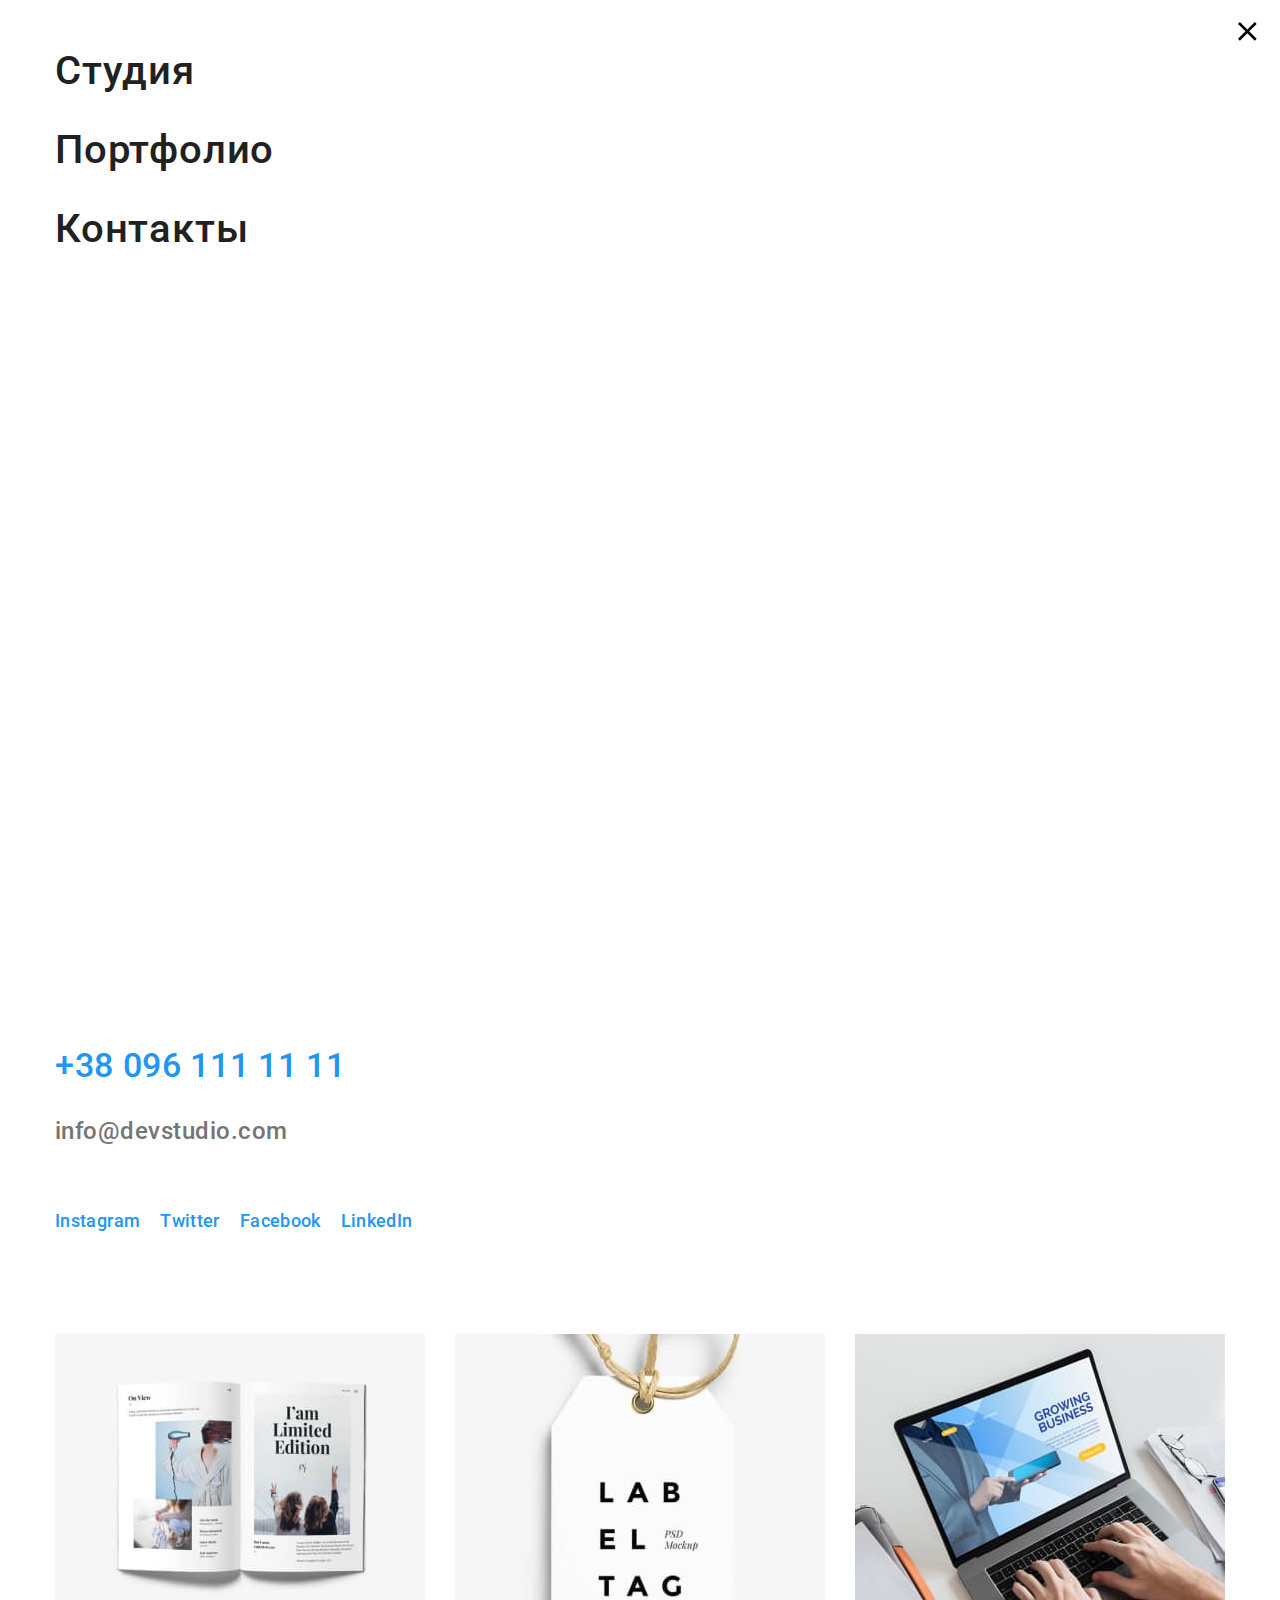
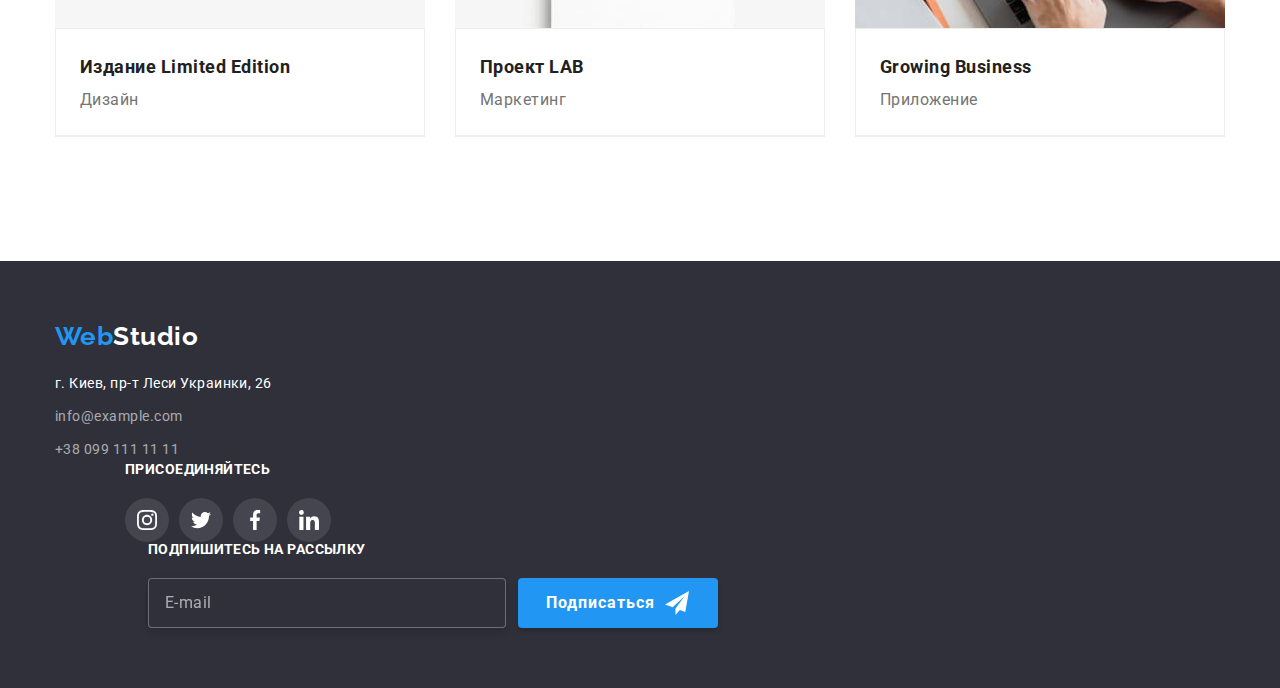
==== commit b3c130a8: "Робить моб меню" ====
--- a/portfolio.html
+++ b/portfolio.html
@@ -14,6 +14,123 @@
 </head>
 
 <body>
+
+<header class="page-header">
+    <div class="header container">
+        <nav class="navigation">
+            <a href="./index.html" class="logo"> <span class="logo-accent">Web</span>Studio</a>
+
+        </nav>
+        <div class="menu-container js-menu-container" id="mobile-menu"></div>
+        <ul class="site-nav list">
+            <li class="header-link"> <a href="./index.html" class="nav-link link">Студия</a></li>
+            <li class="header-link"> <a href="./index.html" class="nav-link link current">Портфолио</a></li>
+            <li class="header-link"> <a href="" class="nav-link link">Контакты</a></li>
+        </ul>
+
+
+        <div class="auth-nav-group">
+            <ul class="auth-nav list">
+                <li class="header-link">
+
+                    <a href="mailto:info@example.com" class="auth-nav mail">
+                        <svg class="email-icon" width="16" height="12">
+                            <use href="./images/icons.svg#icon-envelope">
+                            </use>
+                        </svg>info@devstudio.com</a>
+                </li>
+
+                <li class="tel:header-link"> <a href="" class="auth-nav phone">
+                        <svg class="smartphone-icon" width="10" height="16">
+                            <use href="./images/icons.svg#icon-smartphone">
+                            </use>
+                        </svg>+38 096 111 11 11</a>
+                </li>
+            </ul>
+        </div>
+
+
+        <button type="button" class="menu-open-btn" data-menu-open>
+            <svg class="menu-open-btn__icon" width="40" height="40" aria-label="Переключатель мобильного меню" aria-expanded="false"
+                aria-controls="mobile-menu">
+                <use class="icon-menu" href="./images/icons.svg#icon-menu-mob"></use>
+            </svg> </button>
+
+
+    </div>
+
+    <div class="mob-menu is-hidden" data-menu>
+
+        <div class="container">
+
+            <div class="mob-menu-top">
+
+                <button type="button" class="menu-close-btn" data-menu-close>
+                    <svg class="menu-close-btn__icon" width="19" height="19" aria-label="Переключатель мобильного меню" aria-expanded="false"
+                        aria-controls="mobile-menu">
+                        <use class="icon-close" href="./images/icons.svg#icon-close-mob"></use>
+                    </svg>
+                </button>
+
+
+                <ul class="mob-menu-list list">
+                    <li class="mob-menu-list__item"><a href="./index.html" class="mob-menu-list__link link">Студия</a></li>
+                    <li class="mob-menu-list__item"> <a href="./index.html"
+                            class="mob-menu-list__link link current">Портфолио</a></li>
+                    <li class="mob-menu-list__item"> <a href="" class="mob-menu-list__link link">Контакты</a></li>
+                </ul>
+
+            </div>
+
+            <div class="mob-menu-bottom">
+
+                <div class="mob-connect mob-menu__connect">
+                    <ul class="mob-connect__list list">
+
+
+                        <li class="tel:mob-connect__item"> <a href="" class="mob-connect__tel">
+                                +38 096 111 11 11</a>
+                        </li>
+                        <li class="mob-connect__item">
+
+                            <a href="mailto:info@example.com" class="mob-connect__mail">
+                                info@devstudio.com</a>
+                        </li>
+                    </ul>
+
+
+
+                </div>
+                <ul class="mob-menu-social list">
+                    <li class="mob-menu-social__item">
+                        <a href="" class="mob-menu-social__link link" target="blank" rel="noopener noreferrer">
+                            Instagram
+                        </a>
+                    </li>
+                    <li class="mob-menu-social__item">
+                        <a href="" class="mob-menu-social__link link" target="blank" rel="noopener noreferrer">
+                            Twitter
+                        </a>
+                    </li>
+                    <li class="mob-menu-social__item">
+                        <a href="" class="mob-menu-social__link link" target="blank" rel="noopener noreferrer">
+                            Facebook
+                        </a>
+                    </li>
+                    <li class="mob-menu-social__item">
+                        <a href="" class="mob-menu-social__link link" target="blank" rel="noopener noreferrer">
+                            LinkedIn
+                        </a>
+                    </li>
+                </ul>
+            </div>
+        </div>
+    </div>
+
+</header>
+
+
+
 
     <!-- <header class="page-header">
         <div class="header container">
@@ -232,9 +349,9 @@
                 </address>
             </div>
     
-            <div class="footer__social footer-social-box container">
+            <div class="footer__social footer-social-box ">
                 <h3 class="footer-title">присоединяйтесь</h3>
-                <!-- <div class="footer-social-wrap"> -->
+    
                 <ul class="footer-social-list list">
                     <li class="footer-social-list__item">
                         <a href="" class="footer-social-list__link">
@@ -269,29 +386,28 @@
                         </a>
                     </li>
                 </ul>
-                <!-- </div> -->
-            </div>
-            <div class="footer__subscribe-box container">
+    
+            </div>
+            <div class="footer__subscribe-box">
                 <h3 class="footer-title">подпишитесь на рассылку</h3>
                 <div class="subscribe-wrap">
     
                     <input type="email" class="subscribe-wrap__mail-input" placeholder="E-mail">
-                    <!-- <div class="footer-right-wrap"> -->
+    
                     <button type="button" class="btn-footer">Подписаться
                         <svg class="btn-footer__icon" width="24" height="24">
                             <use href="./images/icons.svg#icon-icon_send">
                             </use>
                         </svg>
                     </button>
-                    <!-- </div> -->
+    
                 </div>
             </div>
         </div>
     </footer>
 
 
-
-    
+    <script src="./js/mobile-menu.js"></script>
 </body>
 
 </html>--- a/css/main.min.css
+++ b/css/main.min.css
@@ -1,2 +1,2 @@
-* html{-webkit-box-sizing:border-box;box-sizing:border-box}p,h1,h2,h3,h4,h5,h6{margin:0px}ul,ol{margin-left:0px}button{cursor:pointer;outline:none;border:none}img{display:block;width:100%;max-width:100%;height:auto}:root{--bg-secondary: #e5e5e5;--border-header: #ececec;--primary-text-color: #212121;--accent-color: #2196f3;--secondary-text-color: #757575;--backgraund-main: #e5e5e5;--backdraund-black: #2f303a;--contacts-text-color: rgba(255, 255, 255, 0.6);--white-text-color: #ffffff;--bg-button-color: #f5f4fa;--button-hover-color: #188ce8;--border-portfolio: #eeeeee;--logo-header-black: #000000;--clients-link-border: #afb1b8;--timing-function: cubic-bezier(0.4, 0, 0.2, 1);--transition-duration: 250ms}body{color:var(--primary-text-color);text-decoration:none;font-family:Roboto, sans-serif;letter-spacing:0.03em}.list{list-style:none;padding:0px;margin:0px}.link{text-decoration:none}input{outline:none}textarea{outline:none}.visually-hidden{position:absolute;width:1px;height:1px;margin:-1px;border:0;padding:0;white-space:nowrap;-webkit-clip-path:inset(100%);clip-path:inset(100%);clip:rect(0 0 0 0);overflow:hidden}.container{width:100%;padding-right:15px;padding-left:15px;margin:0 auto}@media screen and (min-width: 480px){.container{width:480px}}@media screen and (min-width: 768px){.container{width:768px}}@media screen and (min-width: 1200px){.container{width:1200px}}.page-header{border-bottom:solid 1px var(--border-header);position:relative}.site-nav .link{color:var(--primary-text-color);font-weight:500;font-size:14px;line-height:1.14;letter-spacing:0.02em;text-decoration:none;display:-webkit-box;display:-ms-flexbox;display:flex;-ms-flex-wrap:wrap;flex-wrap:wrap;-webkit-transition:color var(--timing-function) var(--transition-duration);transition:color var(--timing-function) var(--transition-duration)}.site-nav .link:hover,.site-nav .link:focus{color:var(--accent-color)}.site-nav{display:-webkit-box;display:-ms-flexbox;display:flex}.auth-nav{color:var(--secondary-text-color);font-weight:500;font-size:14px;line-height:1.14;letter-spacing:0.02em;text-decoration:none;display:-webkit-box;display:-ms-flexbox;display:flex;-webkit-box-align:center;-ms-flex-align:center;align-items:center;-webkit-transition:color var(--timing-function) var(--transition-duration);transition:color var(--timing-function) var(--transition-duration)}.auth-nav:hover,.auth-nav:focus{color:var(--accent-color)}.email-icon{margin-right:10px;fill:var(--secondary-text-color)}.auth-nav .mail:hover .email-icon,.auth-nav .mail:focus .email-icon{fill:var(--accent-color)}.smartphone-icon{margin-right:10px;fill:var(--secondary-text-color)}.auth-nav .phone:hover .smartphone-icon,.auth-nav .phone:focus .smartphone-icon{fill:var(--accent-color)}.header-link>.auth-nav{padding-top:32px;padding-bottom:32px}.auth-nav-group{margin-left:auto;display:-webkit-box;display:-ms-flexbox;display:flex}.navigation{display:-webkit-box;display:-ms-flexbox;display:flex}.nav-link{position:relative;padding-top:32px;padding-bottom:32px}.site-nav .current{color:var(--accent-color)}.site-nav .current::after{content:'';position:absolute;display:block;width:100%;height:4px;background-color:var(--accent-color);bottom:0;left:0;opacity:0;-webkit-transition:opacity 250ms var(--timing-function);transition:opacity 250ms var(--timing-function)}.site-nav .current::after,.site-nav .current::after{opacity:1;border-radius:2px}.header-link{display:block}.header-link:not(:last-child){margin-right:50px}.header{display:-webkit-box;display:-ms-flexbox;display:flex}.logo{color:var(--logo-header-black);font-family:Raleway, sans-serif;font-weight:bold;font-size:26px;line-height:1.19;text-decoration:none;display:-webkit-box;display:-ms-flexbox;display:flex;-webkit-box-align:center;-ms-flex-align:center;align-items:center;margin-right:93px}.logo-accent{color:var(--accent-color)}.section{padding-top:60px;padding-bottom:60px}@media screen and (min-width: 1200px){.section{padding-top:60px;padding-bottom:94px}}.section-title{color:var(--primary-text-color);font-weight:bold;font-size:18px;line-height:2;text-decoration:none}.section-text{color:var(--secondary-text-color);font-size:16px;line-height:1.87;text-decoration:none}.section>.activity{padding-bottom:60px}@media screen and (min-width: 1200px){.section>.activity{padding-bottom:94px}}.backdrop{position:fixed;top:0;left:0;width:100vw;height:100vh;background-color:rgba(0,0,0,0.2);opacity:1;-webkit-transition:opacity var(--timing-function) var(--transition-duration),visibility var(--timing-function) var(--transition-duration);transition:opacity var(--timing-function) var(--transition-duration),visibility var(--timing-function) var(--transition-duration)}.backdrop.is-hidden{opacity:0;pointer-events:none;visibility:hidden}.backdrop.is-hidden .modal{-webkit-transform:translate(-50%, -50%) scale(0.9);transform:translate(-50%, -50%) scale(0.9)}.modal{position:absolute;top:50%;left:50%;-webkit-transform:translate(-50%, -50%);transform:translate(-50%, -50%);width:528px;min-height:581px;-webkit-box-shadow:0px 1px 3px rgba(0,0,0,0.12),0px 1px 1px rgba(0,0,0,0.14),0px 2px 1px rgba(0,0,0,0.2);box-shadow:0px 1px 3px rgba(0,0,0,0.12),0px 1px 1px rgba(0,0,0,0.14),0px 2px 1px rgba(0,0,0,0.2);border-radius:4px;background-color:var(--white-text-color);-webkit-transform:translate(-50%, -50%) scale(1);transform:translate(-50%, -50%) scale(1);-webkit-transition:-webkit-transform var(--transition-duration) var(--timing-function);transition:-webkit-transform var(--transition-duration) var(--timing-function);transition:transform var(--transition-duration) var(--timing-function);transition:transform var(--transition-duration) var(--timing-function), -webkit-transform var(--transition-duration) var(--timing-function)}.close-modal{position:absolute;display:-webkit-inline-box;display:-ms-inline-flexbox;display:inline-flex;-webkit-box-pack:center;-ms-flex-pack:center;justify-content:center;-webkit-box-align:center;-ms-flex-align:center;align-items:center;width:30px;height:30px;border:1px solid rgba(0,0,0,0.1);border-radius:50%;-webkit-box-sizing:border-box;box-sizing:border-box;background:var(--white-text-color);right:8px;top:8px;padding:6px;cursor:pointer}.close-modal__icon{-webkit-transition:fill var(--timing-function) var(--transition-duration);transition:fill var(--timing-function) var(--transition-duration)}.close-modal__icon:hover{fill:var(--accent-color)}.form{margin-right:auto;margin-left:auto;padding:40px}.form__group{position:relative;display:-webkit-box;display:-ms-flexbox;display:flex;-webkit-box-orient:vertical;-webkit-box-direction:normal;-ms-flex-direction:column;flex-direction:column;margin-bottom:10px;border-color:solid 1px var(--accent-color)}.form__group input:focus{border-color:var(--accent-color)}.form__group input{position:relative;margin:0;padding:0;padding-left:42px;border:1px solid rgba(33,33,33,0.2);-webkit-box-sizing:border-box;box-sizing:border-box;border-radius:4px;min-height:40px;width:100%;cursor:pointer}.form__group label{margin-bottom:4px;font-size:12px;line-height:1.16;letter-spacing:0.01em;color:var(--secondary-text-color);cursor:pointer}.form-group-span{position:relative}.modal__title{font-weight:bold;font-size:20px;line-height:1.15;text-align:center;letter-spacing:0.03em;margin-top:0;margin-bottom:12px;display:-webkit-box;display:-ms-flexbox;display:flex}.textarea{position:relative;resize:none;padding:12px 16px;border:1px solid rgba(33,33,33,0.2);-webkit-box-sizing:border-box;box-sizing:border-box;border-radius:4px;min-height:120px;cursor:pointer}.textarea:focus{border-color:var(--accent-color)}.textarea::-webkit-input-placeholder{font-size:12px;line-height:1.16;letter-spacing:0.01em;color:rgba(117,117,117,0.5)}.textarea:-ms-input-placeholder{font-size:12px;line-height:1.16;letter-spacing:0.01em;color:rgba(117,117,117,0.5)}.textarea::-ms-input-placeholder{font-size:12px;line-height:1.16;letter-spacing:0.01em;color:rgba(117,117,117,0.5)}.textarea::placeholder{font-size:12px;line-height:1.16;letter-spacing:0.01em;color:rgba(117,117,117,0.5)}.icon-modal{position:absolute;display:inline-block;width:12px;height:12px;left:12px;top:50%;-webkit-transform:translateY(-50%);transform:translateY(-50%)}.form-input:focus ~ .icon-modal{fill:var(--accent-color)}.form-agreement{display:-webkit-box;display:-ms-flexbox;display:flex;-webkit-box-pack:center;-ms-flex-pack:center;justify-content:center}.agree-text{font-size:14px;line-height:1.71;letter-spacing:0.03em;color:var(--secondary-text-color);display:-webkit-box;display:-ms-flexbox;display:flex;-webkit-box-align:center;-ms-flex-align:center;align-items:center;cursor:pointer}.agree-text span{width:16px;height:15px;border:2px solid var(--primary-text-color);border-radius:2px;margin-right:7px;display:-webkit-box;display:-ms-flexbox;display:flex;-webkit-box-align:center;-ms-flex-align:center;align-items:center;-webkit-box-pack:center;-ms-flex-pack:center;justify-content:center}.agree-icon{fill:transparent}.agree-check:checked+.agree-text .agree-icon{fill:var(--white-text-color)}.agree-check:checked+.agree-text span{background-color:var(--accent-color);border:none;fill:var(--white-text-color)}.agree-link{font-size:14px;line-height:1.71;letter-spacing:0.03em;-webkit-text-decoration-line:underline;text-decoration-line:underline;color:var(--accent-color)}.modal-btn-submit{border-radius:4px;min-width:200px;padding:10px 32px;margin-right:auto;margin-left:auto;margin-top:30px;background-color:var(--accent-color);color:var(--white-text-color);-webkit-box-shadow:0px 4px 4px rgba(0,0,0,0.15);box-shadow:0px 4px 4px rgba(0,0,0,0.15);font-family:inherit;font-weight:bold;font-size:16px;line-height:1.87;display:-webkit-box;display:-ms-flexbox;display:flex;-webkit-box-pack:center;-ms-flex-pack:center;justify-content:center;letter-spacing:0.06em;cursor:pointer;-webkit-transition:background-color var(--timing-function) var(--transition-duration);transition:background-color var(--timing-function) var(--transition-duration)}.modal-btn-submit:hover,.modal-btn-submit:hover{background-color:var(--button-hover-color)}.hero{background-color:var(--backdraund-black);background-image:-webkit-gradient(linear, left top, left bottom, from(rgba(47,48,58,0.4)), to(rgba(47,48,58,0.4))),url(../images/hero-image.jpg);background-image:linear-gradient(rgba(47,48,58,0.4), rgba(47,48,58,0.4)),url(../images/hero-image.jpg);background-repeat:no-repeat;background-position:center;background-size:cover;text-align:center;-webkit-box-align:center;-ms-flex-align:center;align-items:center}.hero__wrap{padding-bottom:200px;padding-top:200px}.hero__title{color:var(--white-text-color);font-weight:900;font-size:44px;line-height:1.36;text-align:center;letter-spacing:0.06em;text-transform:uppercase;margin-top:0px;margin-bottom:30px}.hero__button{border-radius:4px;min-width:200px;padding:10px 32px;margin-right:auto;margin-left:auto;background-color:var(--accent-color);color:var(--white-text-color);font-family:inherit;font-weight:bold;font-size:16px;line-height:1.87;display:-webkit-box;display:-ms-flexbox;display:flex;letter-spacing:0.06em;display:inline-block;cursor:pointer;-webkit-transition:background-color var(--timing-function) var(--transition-duration);transition:background-color var(--timing-function) var(--transition-duration)}.hero__button:hover,.hero__button:hover{background-color:var(--button-hover-color)}.features-description__title{color:var(--primary-text-color);margin-top:0px;margin-bottom:10px;font-weight:bold;font-size:14px;line-height:1.14;text-transform:uppercase}.features-description__text{color:var(--secondary-text-color);font-size:14px;line-height:1.71;margin-top:0px;margin-bottom:0px}.features-description__thumb{width:100%;height:120px;background-color:var(--bg-button-color);border-radius:4px;display:-webkit-box;display:-ms-flexbox;display:flex;background-size:auto;margin-bottom:30px;-webkit-box-align:center;-ms-flex-align:center;align-items:center;-webkit-box-pack:center;-ms-flex-pack:center;justify-content:center}.features-description__icon{display:block}@media screen and (min-width: 768px){.features-description{width:768px;display:-webkit-box;display:-ms-flexbox;display:flex;-ms-flex-wrap:wrap;flex-wrap:wrap;margin-left:-30px}}@media screen and (min-width: 1200px){.features-description{width:1200px}}@media screen and (min-width: 768px){.features-description>.features-description__item{-ms-flex-preferred-size:calc(100% / 2 - 30px);flex-basis:calc(100% / 2 - 30px);margin-left:30px}}@media screen and (min-width: 1200px){.features-description>.features-description__item{-ms-flex-preferred-size:calc(100% / 4 - 30px);flex-basis:calc(100% / 4 - 30px);margin-left:30px}}.section__features>.features-description__item:not(:last-child){margin-right:30px}@media screen and (max-width: 1199px){.features-description__item:not(:last-child){margin-bottom:30px}}@media screen and (max-width: 1199px){.activity{display:none}}.activity__title{margin-bottom:50px;font-weight:bold;font-size:36px;line-height:1.16;text-align:center}.section__activity>.activity__list{display:-webkit-box;display:-ms-flexbox;display:flex;-webkit-box-pack:justify;-ms-flex-pack:justify;justify-content:space-between}.activity__photo:not(:last-child){margin-right:30px}.activity__image.no-gap{display:block}.activity__photo-thumb{position:relative}.activity__photo-thumb::before{content:'';display:inline-block;position:absolute;width:370px;height:70px;background-color:rgba(47,48,58,0.8);bottom:0;left:0}.activity__description{content:'';display:inline-block;position:absolute;font-weight:bold;font-size:14px;line-height:1.14;text-align:center;letter-spacing:0.03em;text-transform:uppercase;color:var(--white-text-color);bottom:0;left:0;padding-top:27px;padding-left:82px;padding-bottom:27px;padding-left:83px}.team-bg{background-color:var(--bg-button-color)}.team-card__photo.no-gap{display:block}.team__title{margin-bottom:30px;font-weight:bold;font-size:28px;line-height:1.17;text-align:center}@media screen and (min-width: 1200px){.team__title{margin-bottom:50px;font-size:36px;line-height:1.16}}.team-card__name{font-weight:500;font-size:16px;line-height:1.18;text-align:center;margin-bottom:10px}.team-card__possition{color:var(--secondary-text-color);font-size:16px;line-height:1.18;text-align:center;margin-bottom:16px}.team-card{margin-bottom:-30px}@media screen and (min-width: 768px){.team-card{width:768px;display:-webkit-box;display:-ms-flexbox;display:flex;-ms-flex-wrap:wrap;flex-wrap:wrap;margin-left:-30px}}@media screen and (min-width: 1200px){.team-card{width:1200px;-ms-flex-wrap:nowrap;flex-wrap:nowrap;-ms-flex-pack:distribute;justify-content:space-around}}.team-card__list{background:var(--white-text-color);-webkit-box-shadow:0px 1px 3px rgba(0,0,0,0.12),0px 1px 1px rgba(0,0,0,0.14),0px 2px 1px rgba(0,0,0,0.2);box-shadow:0px 1px 3px rgba(0,0,0,0.12),0px 1px 1px rgba(0,0,0,0.14),0px 2px 1px rgba(0,0,0,0.2);border-radius:0px 0px 4px 4px}@media screen and (max-width: 767px){.team-card__list:not(:last-child){margin-bottom:30px}}@media screen and (min-width: 768px){.team-card__list{-ms-flex-preferred-size:calc(100% / 2 - 30px);flex-basis:calc(100% / 2 - 30px);margin-left:30px;margin-bottom:30px}}@media screen and (min-width: 1200px){.team-card__list{-ms-flex-preferred-size:calc(100% / 4 - 30px);flex-basis:calc(100% / 4 - 30px);margin-left:30px}}.team-card__content{padding-top:30px;padding-bottom:30px}.team-social{display:-webkit-box;display:-ms-flexbox;display:flex;-webkit-box-pack:center;-ms-flex-pack:center;justify-content:center}.team-social__link{width:44px;height:44px;border-radius:50%;background-color:var(--white-text-color);display:-webkit-box;display:-ms-flexbox;display:flex;-webkit-box-pack:center;-ms-flex-pack:center;justify-content:center;-webkit-box-align:center;-ms-flex-align:center;align-items:center;-webkit-transition:background-color var(--timing-function) var(--transition-duration);transition:background-color var(--timing-function) var(--transition-duration)}.team-social__link:hover,.team-social__link:focus{background-color:var(--accent-color)}.team-social__item+.team-social__item{margin-left:10px}.team-social__icon{fill:#afb1b8;-webkit-transition:background-color var(--timing-function) var(--transition-duration);transition:background-color var(--timing-function) var(--transition-duration);-webkit-transition:fill var(--timing-function) var(--transition-duration);transition:fill var(--timing-function) var(--transition-duration)}.team-social__link:hover .team-social__icon,.team-social__link:focus .team-social__icon{fill:var(--white-text-color)}.clients-box__title{margin-bottom:30px;font-weight:bold;font-size:28px;line-height:1.17;text-align:center}@media screen and (min-width: 1200px){.clients-box__title{margin-bottom:50px;font-size:36px;line-height:1.16}}.clients-list{display:-webkit-box;display:-ms-flexbox;display:flex;-webkit-box-pack:center;-ms-flex-pack:center;justify-content:center;-ms-flex-wrap:wrap;flex-wrap:wrap;margin-left:-30px;margin-bottom:-30px}.clients-list__item{margin-left:30px}@media screen and (max-width: 767px){.clients-list__item{-ms-flex-preferred-size:calc(100% / 2 - 30px);flex-basis:calc(100% / 2 - 30px);margin-bottom:30px}}@media screen and (min-width: 768px) and (max-width: 1199px){.clients-list__item{-ms-flex-preferred-size:calc(100% / 3 - 30px);flex-basis:calc(100% / 3 - 30px);margin-bottom:30px}}@media screen and (min-width: 1200px){.clients-list__item{-ms-flex-preferred-size:calc(100% / 6 - 30px);flex-basis:calc(100% / 6 - 30px)}}.clients-list__link{width:100%;height:92px;border:1px solid var(--clients-link-border);border-radius:4px;display:-webkit-box;display:-ms-flexbox;display:flex;-webkit-box-pack:center;-ms-flex-pack:center;justify-content:center;-webkit-box-align:center;-ms-flex-align:center;align-items:center;-webkit-transition:border-color var(--timing-function) var(--transition-duration);transition:border-color var(--timing-function) var(--transition-duration)}.clients-list__link:hover,.clients-list__link:focus{border-color:var(--accent-color)}.clients-list__logo{fill:var(--clients-link-border);-webkit-transition:fill var(--timing-function) var(--transition-duration);transition:fill var(--timing-function) var(--transition-duration)}.clients-list__link:hover .clients-list__logo,.clients-list__link:focus .clients-list__logo{fill:var(--accent-color)}.button-list{background-color:var(--bg-button-color);font-family:inherit;font-weight:500;font-size:16px;line-height:1.62;border-radius:4px;padding-top:6px;padding-bottom:6px;padding-right:22px;padding-left:22px;cursor:pointer;-webkit-transition:background-color var(--timing-function) var(--transition-duration),color var(--timing-function) var(--transition-duration),-webkit-box-shadow var(--timing-function) var(--transition-duration);transition:background-color var(--timing-function) var(--transition-duration),color var(--timing-function) var(--transition-duration),-webkit-box-shadow var(--timing-function) var(--transition-duration);transition:background-color var(--timing-function) var(--transition-duration),color var(--timing-function) var(--transition-duration),box-shadow var(--timing-function) var(--transition-duration);transition:background-color var(--timing-function) var(--transition-duration),color var(--timing-function) var(--transition-duration),box-shadow var(--timing-function) var(--transition-duration),-webkit-box-shadow var(--timing-function) var(--transition-duration)}.button-list:hover,.button-list:focus{color:var(--white-text-color);background-color:var(--accent-color);-webkit-box-shadow:0px 3px 1px rgba(0,0,0,0.1),0px 1px 2px rgba(0,0,0,0.08),0px 2px 2px rgba(0,0,0,0.12);box-shadow:0px 3px 1px rgba(0,0,0,0.1),0px 1px 2px rgba(0,0,0,0.08),0px 2px 2px rgba(0,0,0,0.12)}.button{padding:0px;margin:0;display:-webkit-box;display:-ms-flexbox;display:flex;margin-bottom:50px;display:flex;-webkit-box-pack:center;-ms-flex-pack:center;justify-content:center}.btn-portfolio:not(:last-child){margin-right:8px}@media screen and (min-width: 768px){.cards-portfolio{display:-webkit-box;display:-ms-flexbox;display:flex;-ms-flex-wrap:wrap;flex-wrap:wrap;-ms-flex-preferred-size:calc(100% / 2 - 30px);flex-basis:calc(100% / 2 - 30px)}}@media screen and (min-width: 1200px){.cards-portfolio{-ms-flex-preferred-size:calc(100% / 3- 30px);flex-basis:calc(100% / 3- 30px)}}.portfolio{padding:0px;margin:0px}@media screen and (min-width: 768px){.portfolio{display:-webkit-box;display:-ms-flexbox;display:flex;-ms-flex-wrap:wrap;flex-wrap:wrap;margin-left:-30px;margin-top:-30px}}.item-portfolio{margin-bottom:30px}@media screen and (min-width: 768px){.item-portfolio{-ms-flex-preferred-size:calc(100% / 2 - 30px);flex-basis:calc(100% / 2 - 30px);margin-left:30px;margin-top:30px}}@media screen and (min-width: 1200px){.item-portfolio{-ms-flex-preferred-size:calc(100% / 3 - 30px);flex-basis:calc(100% / 3 - 30px)}}.item-wrap{width:100%;border-bottom:1px solid var(--border-portfolio);-webkit-transition:-webkit-box-shadow var(--timing-function) var(--transition-duration);transition:-webkit-box-shadow var(--timing-function) var(--transition-duration);transition:box-shadow var(--timing-function) var(--transition-duration);transition:box-shadow var(--timing-function) var(--transition-duration), -webkit-box-shadow var(--timing-function) var(--transition-duration)}.item-wrap:hover,.item-wrap:focus{-webkit-box-shadow:0px 1px 1px rgba(0,0,0,0.12),0px 4px 4px rgba(0,0,0,0.06),1px 4px 6px rgba(0,0,0,0.16);box-shadow:0px 1px 1px rgba(0,0,0,0.12),0px 4px 4px rgba(0,0,0,0.06),1px 4px 6px rgba(0,0,0,0.16)}.portfolio-img-text-thumb{position:relative;overflow:hidden}.portfolio-text-description{position:absolute;top:0;left:0;background-color:rgba(33,150,243,0.9);font-size:18px;line-height:1.56;letter-spacing:0.03em;color:var(--white-text-color);padding:63px 24px;height:100%;-webkit-transform:translateY(100%);transform:translateY(100%);-webkit-transition:-webkit-transform var(--timing-function) var(--transition-duration);transition:-webkit-transform var(--timing-function) var(--transition-duration);transition:transform var(--timing-function) var(--transition-duration);transition:transform var(--timing-function) var(--transition-duration), -webkit-transform var(--timing-function) var(--transition-duration)}.item-portfolio:hover .portfolio-text-description,.item-portfolio:focus .portfolio-text-description{-webkit-transform:translateY(0);transform:translateY(0)}.portfolio-text-wrap{padding-top:20px;padding-bottom:20px;padding-right:24px;padding-left:24px;border:1px solid var(--border-portfolio)}.portfolio-image .no-gap{display:block}@media screen and (min-width: 780px){.footer__wrap--general{display:-webkit-box;display:-ms-flexbox;display:flex}}@media screen and (min-width: 780px) and (max-width: 1199px){.footer__wrap--general{text-align:center}}.footer-contacts__logo-footer{color:var(--white-text-color);font-family:'Raleway', sans-serif;font-weight:bold;font-size:24px;line-height:1.16;text-decoration:none;display:block;margin-bottom:20px}@media screen and (min-width: 1200px){.footer-contacts__logo-footer{font-size:26px;line-height:1.19}}.address-text{font-style:normal}.address-city{font-style:normal}.address-city__address{color:var(--white-text-color);font-size:14px;line-height:1.71;text-decoration:none;display:block;margin-bottom:9px;-webkit-transition:color var(--timing-function) var(--transition-duration);transition:color var(--timing-function) var(--transition-duration)}.address-city__address:hover,.address-city__address:focus{color:var(--accent-color)}.address-text__contacts-main{color:var(--contacts-text-color);font-size:14px;line-height:1.71;text-decoration:none;display:block;-webkit-transition:color var(--timing-function) var(--transition-duration);transition:color var(--timing-function) var(--transition-duration)}.address-text__contacts-main:hover,.address-text__contacts-main:focus{color:var(--accent-color)}.address-text__contacts-main:not(:last-child){margin-bottom:9px}.contacts-email{display:inline-block}.footer{background-color:var(--backdraund-black);padding-top:60px;padding-bottom:60px}.footer-title{text-align:center;color:var(--white-text-color);margin-bottom:20px;height:16px;font-family:Roboto;font-weight:bold;font-size:14px;line-height:1.14;letter-spacing:0.03em;text-transform:uppercase;padding:0}.footer-social-box{padding-right:0px;padding-left:0px}@media screen and (min-width: 768px){.footer-social-box{display:-webkit-box;display:-ms-flexbox;display:flex;-webkit-box-align:center;-ms-flex-align:center;align-items:center;margin-left:70px;-webkit-box-orient:vertical;-webkit-box-direction:normal;-ms-flex-direction:column;flex-direction:column;-webkit-box-pack:start;-ms-flex-pack:start;justify-content:flex-start;-webkit-box-align:baseline;-ms-flex-align:baseline;align-items:baseline}}@media screen and (max-width: 768px){.footer-social-box{margin-bottom:60px;width:100%}}.footer-social-list{display:-webkit-box;display:-ms-flexbox;display:flex;-webkit-box-pack:center;-ms-flex-pack:center;justify-content:center}.footer-social-list__link{width:44px;height:44px;border-radius:50%;background-color:rgba(255,255,255,0.1);display:-webkit-box;display:-ms-flexbox;display:flex;-webkit-box-pack:center;-ms-flex-pack:center;justify-content:center;-webkit-box-align:center;-ms-flex-align:center;align-items:center;-webkit-transition:background-color var(--timing-function) var(--transition-duration);transition:background-color var(--timing-function) var(--transition-duration)}.footer-social-list__link:hover,.footer-social-list__link:focus{background-color:var(--accent-color)}.footer-social-list__item+.footer-social-list__item{margin-left:10px}.footer-social-list__icon{fill:var(--white-text-color)}@media screen and (max-width: 1199px){.footer-contacts{text-align:center;margin-bottom:60px}}@media screen and (min-width: 1200px){.footer-contacts{white-space:nowrap}}@media screen and (min-width: 1200px){.subscribe-wrap{display:-webkit-box;display:-ms-flexbox;display:flex}}.footer__subscribe-box{padding-left:0;padding-right:0;width:100%}@media screen and (min-width: 768px){.footer__subscribe-box{display:-webkit-box;display:-ms-flexbox;display:flex;-webkit-box-orient:vertical;-webkit-box-direction:normal;-ms-flex-direction:column;flex-direction:column;-webkit-box-pack:start;-ms-flex-pack:start;justify-content:flex-start;-webkit-box-align:baseline;-ms-flex-align:baseline;align-items:baseline;margin-left:93px}}@media screen and (min-width: 1200px){.footer__subscribe-box{margin-left:93px}}.footer__subscribe-box .footer-right-btn-wrap{display:-webkit-box;display:-ms-flexbox;display:flex}.footer__subscribe-box .btn-footer{border-radius:4px;min-width:200px;height:50px;padding:10px 28px;margin-right:auto;margin-left:auto;background-color:var(--accent-color);color:var(--white-text-color);-webkit-box-shadow:0px 4px 4px rgba(0,0,0,0.15);box-shadow:0px 4px 4px rgba(0,0,0,0.15);font-family:inherit;font-weight:bold;font-size:16px;line-height:1.87;display:-webkit-box;display:-ms-flexbox;display:flex;-webkit-box-align:center;-ms-flex-align:center;align-items:center;-webkit-box-orient:horizontal;-webkit-box-direction:normal;-ms-flex-direction:row;flex-direction:row;letter-spacing:0.06em;cursor:pointer;-webkit-transition:background-color var(--timing-function) var(--transition-duration);transition:background-color var(--timing-function) var(--transition-duration)}.footer__subscribe-box .btn-footer:hover,.footer__subscribe-box .btn-footer:focus{background-color:var(--button-hover-color)}.footer__subscribe-box .btn-footer__icon{display:inline-block;margin-left:10px;fill:var(--white-text-color)}.footer__subscribe-box .subscribe-wrap__mail-input{color:var(--white-text-color);padding-left:16px;padding-top:15px;padding-bottom:15px;width:100%;height:50px;border:1px solid rgba(255,255,255,0.3);-webkit-box-sizing:border-box;box-sizing:border-box;-webkit-filter:drop-shadow(0px 4px 4px rgba(0,0,0,0.15));filter:drop-shadow(0px 4px 4px rgba(0,0,0,0.15));border-radius:4px;background-color:var(--backdraund-black);margin-right:12px}.footer__subscribe-box .subscribe-wrap__mail-input::-webkit-input-placeholder{font-size:16px;line-height:1.25;-webkit-box-align:center;align-items:center;letter-spacing:0.03em;color:rgba(255,255,255,0.6)}.footer__subscribe-box .subscribe-wrap__mail-input:-ms-input-placeholder{font-size:16px;line-height:1.25;-ms-flex-align:center;align-items:center;letter-spacing:0.03em;color:rgba(255,255,255,0.6)}.footer__subscribe-box .subscribe-wrap__mail-input::-ms-input-placeholder{font-size:16px;line-height:1.25;-ms-flex-align:center;align-items:center;letter-spacing:0.03em;color:rgba(255,255,255,0.6)}.footer__subscribe-box .subscribe-wrap__mail-input::placeholder{font-size:16px;line-height:1.25;-webkit-box-align:center;-ms-flex-align:center;align-items:center;letter-spacing:0.03em;color:rgba(255,255,255,0.6)}@media screen and (max-width: 1199px){.footer__subscribe-box .subscribe-wrap__mail-input{margin-bottom:20px}}@media screen and (min-width: 1200px){.footer__subscribe-box .subscribe-wrap__mail-input{width:358px}}
+* html{-webkit-box-sizing:border-box;box-sizing:border-box}p,h1,h2,h3,h4,h5,h6{margin:0px}ul,ol{margin-left:0px}button{cursor:pointer;outline:none;border:none}img{display:block;width:100%;max-width:100%;height:auto}:root{--bg-secondary: #e5e5e5;--border-header: #ececec;--primary-text-color: #212121;--accent-color: #2196f3;--secondary-text-color: #757575;--backgraund-main: #e5e5e5;--backdraund-black: #2f303a;--contacts-text-color: rgba(255, 255, 255, 0.6);--white-text-color: #ffffff;--bg-button-color: #f5f4fa;--button-hover-color: #188ce8;--border-portfolio: #eeeeee;--logo-header-black: #000000;--clients-link-border: #afb1b8;--timing-function: cubic-bezier(0.4, 0, 0.2, 1);--transition-duration: 250ms}body{color:var(--primary-text-color);text-decoration:none;font-family:Roboto, sans-serif;letter-spacing:0.03em}.list{list-style:none;padding:0px;margin:0px}.link{text-decoration:none}input{outline:none}textarea{outline:none}.visually-hidden{position:absolute;width:1px;height:1px;margin:-1px;border:0;padding:0;white-space:nowrap;-webkit-clip-path:inset(100%);clip-path:inset(100%);clip:rect(0 0 0 0);overflow:hidden}.container{width:100%;padding-right:15px;padding-left:15px;margin:0 auto}@media screen and (min-width: 480px){.container{width:480px}}@media screen and (min-width: 768px){.container{width:768px}}@media screen and (min-width: 1200px){.container{width:1200px}}.page-header{border-bottom:solid 1px var(--border-header)}.site-nav .link{color:var(--primary-text-color);font-weight:500;font-size:14px;line-height:1.14;letter-spacing:0.02em;text-decoration:none;display:-webkit-box;display:-ms-flexbox;display:flex;-ms-flex-wrap:wrap;flex-wrap:wrap;-webkit-transition:color var(--timing-function) var(--transition-duration);transition:color var(--timing-function) var(--transition-duration)}.site-nav .link:hover,.site-nav .link:focus{color:var(--accent-color)}.site-nav{display:-webkit-box;display:-ms-flexbox;display:flex}@media screen and (max-width: 767px){.site-nav{display:none}}.auth-nav{color:var(--secondary-text-color);font-weight:500;font-size:14px;line-height:1.14;letter-spacing:0.02em;text-decoration:none;display:-webkit-box;display:-ms-flexbox;display:flex;-webkit-box-align:center;-ms-flex-align:center;align-items:center;-webkit-transition:color var(--timing-function) var(--transition-duration);transition:color var(--timing-function) var(--transition-duration)}@media screen and (max-width: 767px){.auth-nav{display:none}}.auth-nav:hover,.auth-nav:focus{color:var(--accent-color)}.email-icon{margin-right:10px;fill:var(--secondary-text-color)}.auth-nav .mail:hover .email-icon,.auth-nav .mail:focus .email-icon{fill:var(--accent-color)}.smartphone-icon{margin-right:10px;fill:var(--secondary-text-color)}.auth-nav .phone:hover .smartphone-icon,.auth-nav .phone:focus .smartphone-icon{fill:var(--accent-color)}.header-link>.auth-nav{padding-top:32px;padding-bottom:32px}.auth-nav-group{margin-left:auto;display:-webkit-box;display:-ms-flexbox;display:flex}.navigation{display:-webkit-box;display:-ms-flexbox;display:flex}.nav-link{position:relative;padding-top:32px;padding-bottom:32px}.site-nav .current{color:var(--accent-color)}.site-nav .current::after{content:'';position:absolute;display:block;width:100%;height:4px;background-color:var(--accent-color);bottom:0;left:0;opacity:0;-webkit-transition:opacity 250ms var(--timing-function);transition:opacity 250ms var(--timing-function)}.site-nav .current::after,.site-nav .current::after{opacity:1;border-radius:2px}.header-link{display:block}.header-link:not(:last-child){margin-right:50px}.header{display:-webkit-box;display:-ms-flexbox;display:flex}.menu-open-btn{margin-left:auto;padding:12px 8px;background-color:var(--white-text-color)}.menu-open-btn__icon{-webkit-transition:fill var(--timing-function) var(--transition-duration);transition:fill var(--timing-function) var(--transition-duration)}.menu-open-btn__icon:hover{fill:var(--accent-color)}.menu-close-btn__icon{-webkit-transition:fill var(--timing-function) var(--transition-duration);transition:fill var(--timing-function) var(--transition-duration)}.menu-close-btn__icon:hover{fill:var(--accent-color)}.mob-menu{position:fixed;background-color:var(--white-text-color);top:0;left:0;width:100vw;height:100vw;z-index:1;padding-top:48px;padding-bottom:48px}.menu-close-btn{position:absolute;right:15px;top:10px;display:block;margin-left:auto;padding:12px 8px;background-color:var(--white-text-color)}.menu-close-btn:hover,.menu-close-btn:focus{color:var(--accent-color)}.mob-menu-list__link{font-weight:500;font-size:40px;line-height:1.17;letter-spacing:0.02em;text-decoration:none;color:var(--primary-text-color)}.mob-menu-list__link:hover,.mob-menu-list__link:focus{color:var(--accent-color);-webkit-transition:var(--timing-function) var(--transition-duration);transition:var(--timing-function) var(--transition-duration)}.mob-menu-list__item:not(:last-child){margin-bottom:32px}.mob-connect__tel{display:block;font-weight:500;font-size:34px;line-height:1.17;letter-spacing:0.02em;text-decoration:none;color:var(--accent-color);margin-bottom:32px}.mob-connect__mail{display:block;text-decoration:none;font-weight:500;font-size:24px;line-height:1.16;letter-spacing:0.02em;color:var(--secondary-text-color)}.mob-menu__connect{margin-bottom:64px}.mob-menu-social{display:-webkit-box;display:-ms-flexbox;display:flex;-webkit-box-orient:horizontal;-webkit-box-direction:normal;-ms-flex-direction:row;flex-direction:row}.mob-menu-social__item:not(:last-child){margin-right:20px}.mob-menu-social__link{font-weight:500;font-size:18px;line-height:1.22;letter-spacing:0.02em;color:var(--accent-color)}.container{height:100%;display:-webkit-box;display:-ms-flexbox;display:flex;-webkit-box-orient:vertical;-webkit-box-direction:normal;-ms-flex-direction:column;flex-direction:column;-webkit-box-pack:justify;-ms-flex-pack:justify;justify-content:space-between}.logo{color:var(--logo-header-black);font-family:Raleway, sans-serif;font-weight:bold;font-size:26px;line-height:1.19;text-decoration:none;display:-webkit-box;display:-ms-flexbox;display:flex;-webkit-box-align:center;-ms-flex-align:center;align-items:center;margin-right:93px}.logo-accent{color:var(--accent-color)}@media screen and (min-width: 480px){.section{padding-top:60px;padding-bottom:60px}}@media screen and (min-width: 1200px){.section{padding-bottom:94px;padding-bottom:94px}}.section-title{color:var(--primary-text-color);font-weight:bold;font-size:18px;line-height:2;text-decoration:none}.section-text{color:var(--secondary-text-color);font-size:16px;line-height:1.87;text-decoration:none}.backdrop{position:fixed;top:0;left:0;width:100vw;height:100vh;background-color:rgba(0,0,0,0.2);opacity:1;-webkit-transition:opacity var(--timing-function) var(--transition-duration),visibility var(--timing-function) var(--transition-duration);transition:opacity var(--timing-function) var(--transition-duration),visibility var(--timing-function) var(--transition-duration)}.backdrop.is-hidden{opacity:0;pointer-events:none;visibility:hidden}.backdrop.is-hidden .modal{-webkit-transform:translate(-50%, -50%) scale(0.9);transform:translate(-50%, -50%) scale(0.9)}.modal{position:absolute;top:50%;left:50%;-webkit-transform:translate(-50%, -50%);transform:translate(-50%, -50%);width:528px;min-height:581px;-webkit-box-shadow:0px 1px 3px rgba(0,0,0,0.12),0px 1px 1px rgba(0,0,0,0.14),0px 2px 1px rgba(0,0,0,0.2);box-shadow:0px 1px 3px rgba(0,0,0,0.12),0px 1px 1px rgba(0,0,0,0.14),0px 2px 1px rgba(0,0,0,0.2);border-radius:4px;background-color:var(--white-text-color);-webkit-transform:translate(-50%, -50%) scale(1);transform:translate(-50%, -50%) scale(1);-webkit-transition:-webkit-transform var(--transition-duration) var(--timing-function);transition:-webkit-transform var(--transition-duration) var(--timing-function);transition:transform var(--transition-duration) var(--timing-function);transition:transform var(--transition-duration) var(--timing-function), -webkit-transform var(--transition-duration) var(--timing-function)}.close-modal{position:absolute;display:-webkit-inline-box;display:-ms-inline-flexbox;display:inline-flex;-webkit-box-pack:center;-ms-flex-pack:center;justify-content:center;-webkit-box-align:center;-ms-flex-align:center;align-items:center;width:30px;height:30px;border:1px solid rgba(0,0,0,0.1);border-radius:50%;-webkit-box-sizing:border-box;box-sizing:border-box;background:var(--white-text-color);right:8px;top:8px;padding:6px;cursor:pointer}.close-modal__icon{-webkit-transition:fill var(--timing-function) var(--transition-duration);transition:fill var(--timing-function) var(--transition-duration)}.close-modal__icon:hover{fill:var(--accent-color)}.form{margin-right:auto;margin-left:auto;padding:40px}.form__group{position:relative;display:-webkit-box;display:-ms-flexbox;display:flex;-webkit-box-orient:vertical;-webkit-box-direction:normal;-ms-flex-direction:column;flex-direction:column;margin-bottom:10px;border-color:solid 1px var(--accent-color)}.form__group input:focus{border-color:var(--accent-color)}.form__group input{position:relative;margin:0;padding:0;padding-left:42px;border:1px solid rgba(33,33,33,0.2);-webkit-box-sizing:border-box;box-sizing:border-box;border-radius:4px;min-height:40px;width:100%;cursor:pointer}.form__group label{margin-bottom:4px;font-size:12px;line-height:1.16;letter-spacing:0.01em;color:var(--secondary-text-color);cursor:pointer}.form-group-span{position:relative}.modal__title{font-weight:bold;font-size:20px;line-height:1.15;text-align:center;letter-spacing:0.03em;margin-top:0;margin-bottom:12px;display:-webkit-box;display:-ms-flexbox;display:flex}.textarea{position:relative;resize:none;padding:12px 16px;border:1px solid rgba(33,33,33,0.2);-webkit-box-sizing:border-box;box-sizing:border-box;border-radius:4px;min-height:120px;cursor:pointer}.textarea:focus{border-color:var(--accent-color)}.textarea::-webkit-input-placeholder{font-size:12px;line-height:1.16;letter-spacing:0.01em;color:rgba(117,117,117,0.5)}.textarea:-ms-input-placeholder{font-size:12px;line-height:1.16;letter-spacing:0.01em;color:rgba(117,117,117,0.5)}.textarea::-ms-input-placeholder{font-size:12px;line-height:1.16;letter-spacing:0.01em;color:rgba(117,117,117,0.5)}.textarea::placeholder{font-size:12px;line-height:1.16;letter-spacing:0.01em;color:rgba(117,117,117,0.5)}.icon-modal{position:absolute;display:inline-block;width:12px;height:12px;left:12px;top:50%;-webkit-transform:translateY(-50%);transform:translateY(-50%)}.form-input:focus ~ .icon-modal{fill:var(--accent-color)}.form-agreement{display:-webkit-box;display:-ms-flexbox;display:flex;-webkit-box-pack:center;-ms-flex-pack:center;justify-content:center}.agree-text{font-size:14px;line-height:1.71;letter-spacing:0.03em;color:var(--secondary-text-color);display:-webkit-box;display:-ms-flexbox;display:flex;-webkit-box-align:center;-ms-flex-align:center;align-items:center;cursor:pointer}.agree-text span{width:16px;height:15px;border:2px solid var(--primary-text-color);border-radius:2px;margin-right:7px;display:-webkit-box;display:-ms-flexbox;display:flex;-webkit-box-align:center;-ms-flex-align:center;align-items:center;-webkit-box-pack:center;-ms-flex-pack:center;justify-content:center}.agree-icon{fill:transparent}.agree-check:checked+.agree-text .agree-icon{fill:var(--white-text-color)}.agree-check:checked+.agree-text span{background-color:var(--accent-color);border:none;fill:var(--white-text-color)}.agree-link{font-size:14px;line-height:1.71;letter-spacing:0.03em;-webkit-text-decoration-line:underline;text-decoration-line:underline;color:var(--accent-color)}.modal-btn-submit{border-radius:4px;min-width:200px;padding:10px 32px;margin-right:auto;margin-left:auto;margin-top:30px;background-color:var(--accent-color);color:var(--white-text-color);-webkit-box-shadow:0px 4px 4px rgba(0,0,0,0.15);box-shadow:0px 4px 4px rgba(0,0,0,0.15);font-family:inherit;font-weight:bold;font-size:16px;line-height:1.87;display:-webkit-box;display:-ms-flexbox;display:flex;-webkit-box-pack:center;-ms-flex-pack:center;justify-content:center;letter-spacing:0.06em;cursor:pointer;-webkit-transition:background-color var(--timing-function) var(--transition-duration);transition:background-color var(--timing-function) var(--transition-duration)}.modal-btn-submit:hover,.modal-btn-submit:hover{background-color:var(--button-hover-color)}.hero{background-color:var(--backdraund-black);background-image:-webkit-gradient(linear, left top, left bottom, from(rgba(47,48,58,0.4)), to(rgba(47,48,58,0.4))),url(../images/hero-image.jpg);background-image:linear-gradient(rgba(47,48,58,0.4), rgba(47,48,58,0.4)),url(../images/hero-image.jpg);background-repeat:no-repeat;background-position:center;background-size:cover;text-align:center;-webkit-box-align:center;-ms-flex-align:center;align-items:center}.hero__wrap{padding-bottom:200px;padding-top:200px}.hero__title{color:var(--white-text-color);font-weight:900;font-size:44px;line-height:1.36;text-align:center;letter-spacing:0.06em;text-transform:uppercase;margin-top:0px;margin-bottom:30px}.hero__button{border-radius:4px;min-width:200px;padding:10px 32px;margin-right:auto;margin-left:auto;background-color:var(--accent-color);color:var(--white-text-color);font-family:inherit;font-weight:bold;font-size:16px;line-height:1.87;display:-webkit-box;display:-ms-flexbox;display:flex;letter-spacing:0.06em;display:inline-block;cursor:pointer;-webkit-transition:background-color var(--timing-function) var(--transition-duration);transition:background-color var(--timing-function) var(--transition-duration)}.hero__button:hover,.hero__button:hover{background-color:var(--button-hover-color)}.features-description__title{color:var(--primary-text-color);margin-top:0px;margin-bottom:10px;font-weight:bold;font-size:14px;line-height:1.14;text-transform:uppercase}.features-description__text{color:var(--secondary-text-color);font-size:14px;line-height:1.71;margin-top:0px;margin-bottom:0px}.features-description__thumb{width:100%;height:120px;background-color:var(--bg-button-color);border-radius:4px;display:-webkit-box;display:-ms-flexbox;display:flex;background-size:auto;margin-bottom:30px;-webkit-box-align:center;-ms-flex-align:center;align-items:center;-webkit-box-pack:center;-ms-flex-pack:center;justify-content:center}.features-description__icon{display:block}@media screen and (min-width: 768px){.features-description{width:768px;display:-webkit-box;display:-ms-flexbox;display:flex;-ms-flex-wrap:wrap;flex-wrap:wrap;margin-left:-30px}}@media screen and (min-width: 1200px){.features-description{width:1200px}}@media screen and (min-width: 768px){.features-description>.features-description__item{-ms-flex-preferred-size:calc(100% / 2 - 30px);flex-basis:calc(100% / 2 - 30px);margin-left:30px}}@media screen and (min-width: 1200px){.features-description>.features-description__item{-ms-flex-preferred-size:calc(100% / 4 - 30px);flex-basis:calc(100% / 4 - 30px);margin-left:30px}}.section__features>.features-description__item:not(:last-child){margin-right:30px}@media screen and (max-width: 1199px){.features-description__item:not(:last-child){margin-bottom:30px}}@media screen and (max-width: 1199px){.activity{display:none}}.activity__title{margin-bottom:50px;font-weight:bold;font-size:36px;line-height:1.16;text-align:center}.section__activity>.activity__list{display:-webkit-box;display:-ms-flexbox;display:flex;-webkit-box-pack:justify;-ms-flex-pack:justify;justify-content:space-between}.activity__photo:not(:last-child){margin-right:30px}.activity__image.no-gap{display:block}.activity__photo-thumb{position:relative}.activity__photo-thumb::before{content:'';display:inline-block;position:absolute;width:370px;height:70px;background-color:rgba(47,48,58,0.8);bottom:0;left:0}.activity__description{content:'';display:inline-block;position:absolute;font-weight:bold;font-size:14px;line-height:1.14;text-align:center;letter-spacing:0.03em;text-transform:uppercase;color:var(--white-text-color);bottom:0;left:0;padding-top:27px;padding-left:82px;padding-bottom:27px;padding-left:83px}.team-bg{background-color:var(--bg-button-color)}.team-card__photo.no-gap{display:block}.team__title{margin-bottom:30px;font-weight:bold;font-size:28px;line-height:1.17;text-align:center}@media screen and (min-width: 1200px){.team__title{margin-bottom:50px;font-size:36px;line-height:1.16}}.team-card__name{font-weight:500;font-size:16px;line-height:1.18;text-align:center;margin-bottom:10px}.team-card__possition{color:var(--secondary-text-color);font-size:16px;line-height:1.18;text-align:center;margin-bottom:16px}.team-card{margin-bottom:-30px}@media screen and (min-width: 768px){.team-card{width:768px;display:-webkit-box;display:-ms-flexbox;display:flex;-ms-flex-wrap:wrap;flex-wrap:wrap;margin-left:-30px}}@media screen and (min-width: 1200px){.team-card{width:1200px;-ms-flex-wrap:nowrap;flex-wrap:nowrap;-ms-flex-pack:distribute;justify-content:space-around}}.team-card__list{background:var(--white-text-color);-webkit-box-shadow:0px 1px 3px rgba(0,0,0,0.12),0px 1px 1px rgba(0,0,0,0.14),0px 2px 1px rgba(0,0,0,0.2);box-shadow:0px 1px 3px rgba(0,0,0,0.12),0px 1px 1px rgba(0,0,0,0.14),0px 2px 1px rgba(0,0,0,0.2);border-radius:0px 0px 4px 4px}@media screen and (max-width: 767px){.team-card__list:not(:last-child){margin-bottom:30px}}@media screen and (min-width: 768px){.team-card__list{-ms-flex-preferred-size:calc(100% / 2 - 30px);flex-basis:calc(100% / 2 - 30px);margin-left:30px;margin-bottom:30px}}@media screen and (min-width: 1200px){.team-card__list{-ms-flex-preferred-size:calc(100% / 4 - 30px);flex-basis:calc(100% / 4 - 30px);margin-left:30px}}.team-card__content{padding-top:30px;padding-bottom:30px}.team-social{display:-webkit-box;display:-ms-flexbox;display:flex;-webkit-box-pack:center;-ms-flex-pack:center;justify-content:center}.team-social__link{width:44px;height:44px;border-radius:50%;background-color:var(--white-text-color);display:-webkit-box;display:-ms-flexbox;display:flex;-webkit-box-pack:center;-ms-flex-pack:center;justify-content:center;-webkit-box-align:center;-ms-flex-align:center;align-items:center;-webkit-transition:background-color var(--timing-function) var(--transition-duration);transition:background-color var(--timing-function) var(--transition-duration)}.team-social__link:hover,.team-social__link:focus{background-color:var(--accent-color)}.team-social__item+.team-social__item{margin-left:10px}.team-social__icon{fill:#afb1b8;-webkit-transition:background-color var(--timing-function) var(--transition-duration);transition:background-color var(--timing-function) var(--transition-duration);-webkit-transition:fill var(--timing-function) var(--transition-duration);transition:fill var(--timing-function) var(--transition-duration)}.team-social__link:hover .team-social__icon,.team-social__link:focus .team-social__icon{fill:var(--white-text-color)}.clients-box__title{margin-bottom:30px;font-weight:bold;font-size:28px;line-height:1.17;text-align:center}@media screen and (min-width: 1200px){.clients-box__title{margin-bottom:50px;font-size:36px;line-height:1.16}}@media screen and (min-width: 1200px){.clients{padding-bottom:94px}}.clients-list{display:-webkit-box;display:-ms-flexbox;display:flex;-webkit-box-pack:center;-ms-flex-pack:center;justify-content:center;-ms-flex-wrap:wrap;flex-wrap:wrap;margin-left:-30px;margin-bottom:-30px}.clients-list__item{margin-left:30px}@media screen and (max-width: 767px){.clients-list__item{-ms-flex-preferred-size:calc(100% / 2 - 30px);flex-basis:calc(100% / 2 - 30px);margin-bottom:30px}}@media screen and (min-width: 768px) and (max-width: 1199px){.clients-list__item{-ms-flex-preferred-size:calc(100% / 3 - 30px);flex-basis:calc(100% / 3 - 30px);margin-bottom:30px}}@media screen and (min-width: 1200px){.clients-list__item{-ms-flex-preferred-size:calc(100% / 6 - 30px);flex-basis:calc(100% / 6 - 30px)}}.clients-list__link{width:100%;height:92px;border:1px solid var(--clients-link-border);border-radius:4px;display:-webkit-box;display:-ms-flexbox;display:flex;-webkit-box-pack:center;-ms-flex-pack:center;justify-content:center;-webkit-box-align:center;-ms-flex-align:center;align-items:center;-webkit-transition:border-color var(--timing-function) var(--transition-duration);transition:border-color var(--timing-function) var(--transition-duration)}.clients-list__link:hover,.clients-list__link:focus{border-color:var(--accent-color)}.clients-list__logo{fill:var(--clients-link-border);-webkit-transition:fill var(--timing-function) var(--transition-duration);transition:fill var(--timing-function) var(--transition-duration)}.clients-list__link:hover .clients-list__logo,.clients-list__link:focus .clients-list__logo{fill:var(--accent-color)}.button-list{background-color:var(--bg-button-color);font-family:inherit;font-weight:500;font-size:16px;line-height:1.62;border-radius:4px;padding-top:6px;padding-bottom:6px;padding-right:22px;padding-left:22px;cursor:pointer;-webkit-transition:background-color var(--timing-function) var(--transition-duration),color var(--timing-function) var(--transition-duration),-webkit-box-shadow var(--timing-function) var(--transition-duration);transition:background-color var(--timing-function) var(--transition-duration),color var(--timing-function) var(--transition-duration),-webkit-box-shadow var(--timing-function) var(--transition-duration);transition:background-color var(--timing-function) var(--transition-duration),color var(--timing-function) var(--transition-duration),box-shadow var(--timing-function) var(--transition-duration);transition:background-color var(--timing-function) var(--transition-duration),color var(--timing-function) var(--transition-duration),box-shadow var(--timing-function) var(--transition-duration),-webkit-box-shadow var(--timing-function) var(--transition-duration)}.button-list:hover,.button-list:focus{color:var(--white-text-color);background-color:var(--accent-color);-webkit-box-shadow:0px 3px 1px rgba(0,0,0,0.1),0px 1px 2px rgba(0,0,0,0.08),0px 2px 2px rgba(0,0,0,0.12);box-shadow:0px 3px 1px rgba(0,0,0,0.1),0px 1px 2px rgba(0,0,0,0.08),0px 2px 2px rgba(0,0,0,0.12)}.button{padding:0px;margin:0;display:-webkit-box;display:-ms-flexbox;display:flex;margin-bottom:50px;display:flex;-webkit-box-pack:center;-ms-flex-pack:center;justify-content:center}.btn-portfolio:not(:last-child){margin-right:8px}@media screen and (min-width: 768px){.cards-portfolio{display:-webkit-box;display:-ms-flexbox;display:flex;-ms-flex-wrap:wrap;flex-wrap:wrap;-ms-flex-preferred-size:calc(100% / 2 - 30px);flex-basis:calc(100% / 2 - 30px)}}@media screen and (min-width: 1200px){.cards-portfolio{-ms-flex-preferred-size:calc(100% / 3- 30px);flex-basis:calc(100% / 3- 30px)}}.portfolio{padding:0px;margin:0px}@media screen and (min-width: 768px){.portfolio{display:-webkit-box;display:-ms-flexbox;display:flex;-ms-flex-wrap:wrap;flex-wrap:wrap;margin-left:-30px;margin-top:-30px}}.item-portfolio{margin-bottom:30px}@media screen and (min-width: 768px){.item-portfolio{-ms-flex-preferred-size:calc(100% / 2 - 30px);flex-basis:calc(100% / 2 - 30px);margin-left:30px;margin-top:30px}}@media screen and (min-width: 1200px){.item-portfolio{-ms-flex-preferred-size:calc(100% / 3 - 30px);flex-basis:calc(100% / 3 - 30px)}}.item-wrap{width:100%;border-bottom:1px solid var(--border-portfolio);-webkit-transition:-webkit-box-shadow var(--timing-function) var(--transition-duration);transition:-webkit-box-shadow var(--timing-function) var(--transition-duration);transition:box-shadow var(--timing-function) var(--transition-duration);transition:box-shadow var(--timing-function) var(--transition-duration), -webkit-box-shadow var(--timing-function) var(--transition-duration)}.item-wrap:hover,.item-wrap:focus{-webkit-box-shadow:0px 1px 1px rgba(0,0,0,0.12),0px 4px 4px rgba(0,0,0,0.06),1px 4px 6px rgba(0,0,0,0.16);box-shadow:0px 1px 1px rgba(0,0,0,0.12),0px 4px 4px rgba(0,0,0,0.06),1px 4px 6px rgba(0,0,0,0.16)}.portfolio-img-text-thumb{position:relative;overflow:hidden}.portfolio-text-description{position:absolute;top:0;left:0;background-color:rgba(33,150,243,0.9);font-size:18px;line-height:1.56;letter-spacing:0.03em;color:var(--white-text-color);padding:63px 24px;height:100%;-webkit-transform:translateY(100%);transform:translateY(100%);-webkit-transition:-webkit-transform var(--timing-function) var(--transition-duration);transition:-webkit-transform var(--timing-function) var(--transition-duration);transition:transform var(--timing-function) var(--transition-duration);transition:transform var(--timing-function) var(--transition-duration), -webkit-transform var(--timing-function) var(--transition-duration)}.item-portfolio:hover .portfolio-text-description,.item-portfolio:focus .portfolio-text-description{-webkit-transform:translateY(0);transform:translateY(0)}.portfolio-text-wrap{padding-top:20px;padding-bottom:20px;padding-right:24px;padding-left:24px;border:1px solid var(--border-portfolio)}.portfolio-image .no-gap{display:block}@media screen and (min-width: 768px){.footer__wrap--general{display:-webkit-box;display:-ms-flexbox;display:flex}}@media screen and (min-width: 768px) and (max-width: 1199px){.footer__wrap--general{text-align:center;-ms-flex-wrap:wrap;flex-wrap:wrap;-ms-flex-pack:distribute;justify-content:space-around}}.footer-contacts__logo-footer{color:var(--white-text-color);font-family:'Raleway', sans-serif;font-weight:bold;font-size:24px;line-height:1.16;text-decoration:none;display:block;margin-bottom:20px}@media screen and (min-width: 1200px){.footer-contacts__logo-footer{font-size:26px;line-height:1.19}}.address-text{font-style:normal}.address-city{font-style:normal}.address-city__address{color:var(--white-text-color);font-size:14px;line-height:1.71;text-decoration:none;display:block;margin-bottom:9px;-webkit-transition:color var(--timing-function) var(--transition-duration);transition:color var(--timing-function) var(--transition-duration)}.address-city__address:hover,.address-city__address:focus{color:var(--accent-color)}.address-text__contacts-main{color:var(--contacts-text-color);font-size:14px;line-height:1.71;text-decoration:none;display:block;-webkit-transition:color var(--timing-function) var(--transition-duration);transition:color var(--timing-function) var(--transition-duration)}.address-text__contacts-main:hover,.address-text__contacts-main:focus{color:var(--accent-color)}.address-text__contacts-main:not(:last-child){margin-bottom:9px}.contacts-email{display:inline-block}.footer{background-color:var(--backdraund-black);padding-top:60px;padding-bottom:60px}.footer-title{text-align:center;color:var(--white-text-color);margin-bottom:20px;height:16px;font-family:Roboto;font-weight:bold;font-size:14px;line-height:1.14;letter-spacing:0.03em;text-transform:uppercase;padding:0}.footer-social-box{padding-right:0px;padding-left:0px}@media screen and (min-width: 768px) and (max-width: 1199px){.footer-social-box{display:-webkit-box;display:-ms-flexbox;display:flex;-webkit-box-orient:vertical;-webkit-box-direction:normal;-ms-flex-direction:column;flex-direction:column}}@media screen and (min-width: 1200px){.footer-social-box{display:-webkit-box;display:-ms-flexbox;display:flex;-webkit-box-orient:vertical;-webkit-box-direction:normal;-ms-flex-direction:column;flex-direction:column;-webkit-box-pack:start;-ms-flex-pack:start;justify-content:flex-start;-webkit-box-align:baseline;-ms-flex-align:baseline;align-items:baseline;margin-left:70px}}@media screen and (max-width: 768px){.footer-social-box{margin-bottom:60px;width:100%}}.footer-social-list{display:-webkit-box;display:-ms-flexbox;display:flex;-webkit-box-pack:center;-ms-flex-pack:center;justify-content:center}.footer-social-list__link{width:44px;height:44px;border-radius:50%;background-color:rgba(255,255,255,0.1);display:-webkit-box;display:-ms-flexbox;display:flex;-webkit-box-pack:center;-ms-flex-pack:center;justify-content:center;-webkit-box-align:center;-ms-flex-align:center;align-items:center;-webkit-transition:background-color var(--timing-function) var(--transition-duration);transition:background-color var(--timing-function) var(--transition-duration)}.footer-social-list__link:hover,.footer-social-list__link:focus{background-color:var(--accent-color)}.footer-social-list__item+.footer-social-list__item{margin-left:10px}.footer-social-list__icon{fill:var(--white-text-color)}@media screen and (max-width: 1199px){.footer-contacts{text-align:center;margin-bottom:60px}}@media screen and (min-width: 1200px){.footer-contacts{white-space:nowrap}}@media screen and (min-width: 1200px){.subscribe-wrap{display:-webkit-box;display:-ms-flexbox;display:flex}}.footer__subscribe-box{padding-left:0;padding-right:0;width:100%}@media screen and (min-width: 768px){.footer__subscribe-box{display:-webkit-box;display:-ms-flexbox;display:flex;-webkit-box-orient:vertical;-webkit-box-direction:normal;-ms-flex-direction:column;flex-direction:column}}@media screen and (min-width: 768px) and (max-width: 1199px){.footer__subscribe-box{-webkit-box-align:stretch;-ms-flex-align:stretch;align-items:stretch}}@media screen and (min-width: 1200px){.footer__subscribe-box{margin-left:93px;-webkit-box-align:baseline;-ms-flex-align:baseline;align-items:baseline;-webkit-box-pack:start;-ms-flex-pack:start;justify-content:flex-start}}.footer__subscribe-box .footer-right-btn-wrap{display:-webkit-box;display:-ms-flexbox;display:flex}.footer__subscribe-box .btn-footer{border-radius:4px;min-width:200px;height:50px;padding:10px 28px;margin-right:auto;margin-left:auto;background-color:var(--accent-color);color:var(--white-text-color);-webkit-box-shadow:0px 4px 4px rgba(0,0,0,0.15);box-shadow:0px 4px 4px rgba(0,0,0,0.15);font-family:inherit;font-weight:bold;font-size:16px;line-height:1.87;display:-webkit-box;display:-ms-flexbox;display:flex;-webkit-box-align:center;-ms-flex-align:center;align-items:center;-webkit-box-orient:horizontal;-webkit-box-direction:normal;-ms-flex-direction:row;flex-direction:row;letter-spacing:0.06em;cursor:pointer;-webkit-transition:background-color var(--timing-function) var(--transition-duration);transition:background-color var(--timing-function) var(--transition-duration)}.footer__subscribe-box .btn-footer:hover,.footer__subscribe-box .btn-footer:focus{background-color:var(--button-hover-color)}.footer__subscribe-box .btn-footer__icon{display:inline-block;margin-left:10px;fill:var(--white-text-color)}.footer__subscribe-box .subscribe-wrap__mail-input{color:var(--white-text-color);padding-left:16px;padding-top:15px;padding-bottom:15px;width:100%;height:50px;border:1px solid rgba(255,255,255,0.3);-webkit-box-sizing:border-box;box-sizing:border-box;-webkit-filter:drop-shadow(0px 4px 4px rgba(0,0,0,0.15));filter:drop-shadow(0px 4px 4px rgba(0,0,0,0.15));border-radius:4px;background-color:var(--backdraund-black);margin-right:12px}.footer__subscribe-box .subscribe-wrap__mail-input::-webkit-input-placeholder{font-size:16px;line-height:1.25;-webkit-box-align:center;align-items:center;letter-spacing:0.03em;color:rgba(255,255,255,0.6)}.footer__subscribe-box .subscribe-wrap__mail-input:-ms-input-placeholder{font-size:16px;line-height:1.25;-ms-flex-align:center;align-items:center;letter-spacing:0.03em;color:rgba(255,255,255,0.6)}.footer__subscribe-box .subscribe-wrap__mail-input::-ms-input-placeholder{font-size:16px;line-height:1.25;-ms-flex-align:center;align-items:center;letter-spacing:0.03em;color:rgba(255,255,255,0.6)}.footer__subscribe-box .subscribe-wrap__mail-input::placeholder{font-size:16px;line-height:1.25;-webkit-box-align:center;-ms-flex-align:center;align-items:center;letter-spacing:0.03em;color:rgba(255,255,255,0.6)}@media screen and (min-width: 480px){.footer__subscribe-box .subscribe-wrap__mail-input{width:450px}}@media screen and (max-width: 1199px){.footer__subscribe-box .subscribe-wrap__mail-input{margin-bottom:20px}}@media screen and (min-width: 1200px){.footer__subscribe-box .subscribe-wrap__mail-input{width:358px}}
 /*# sourceMappingURL=main.min.css.map */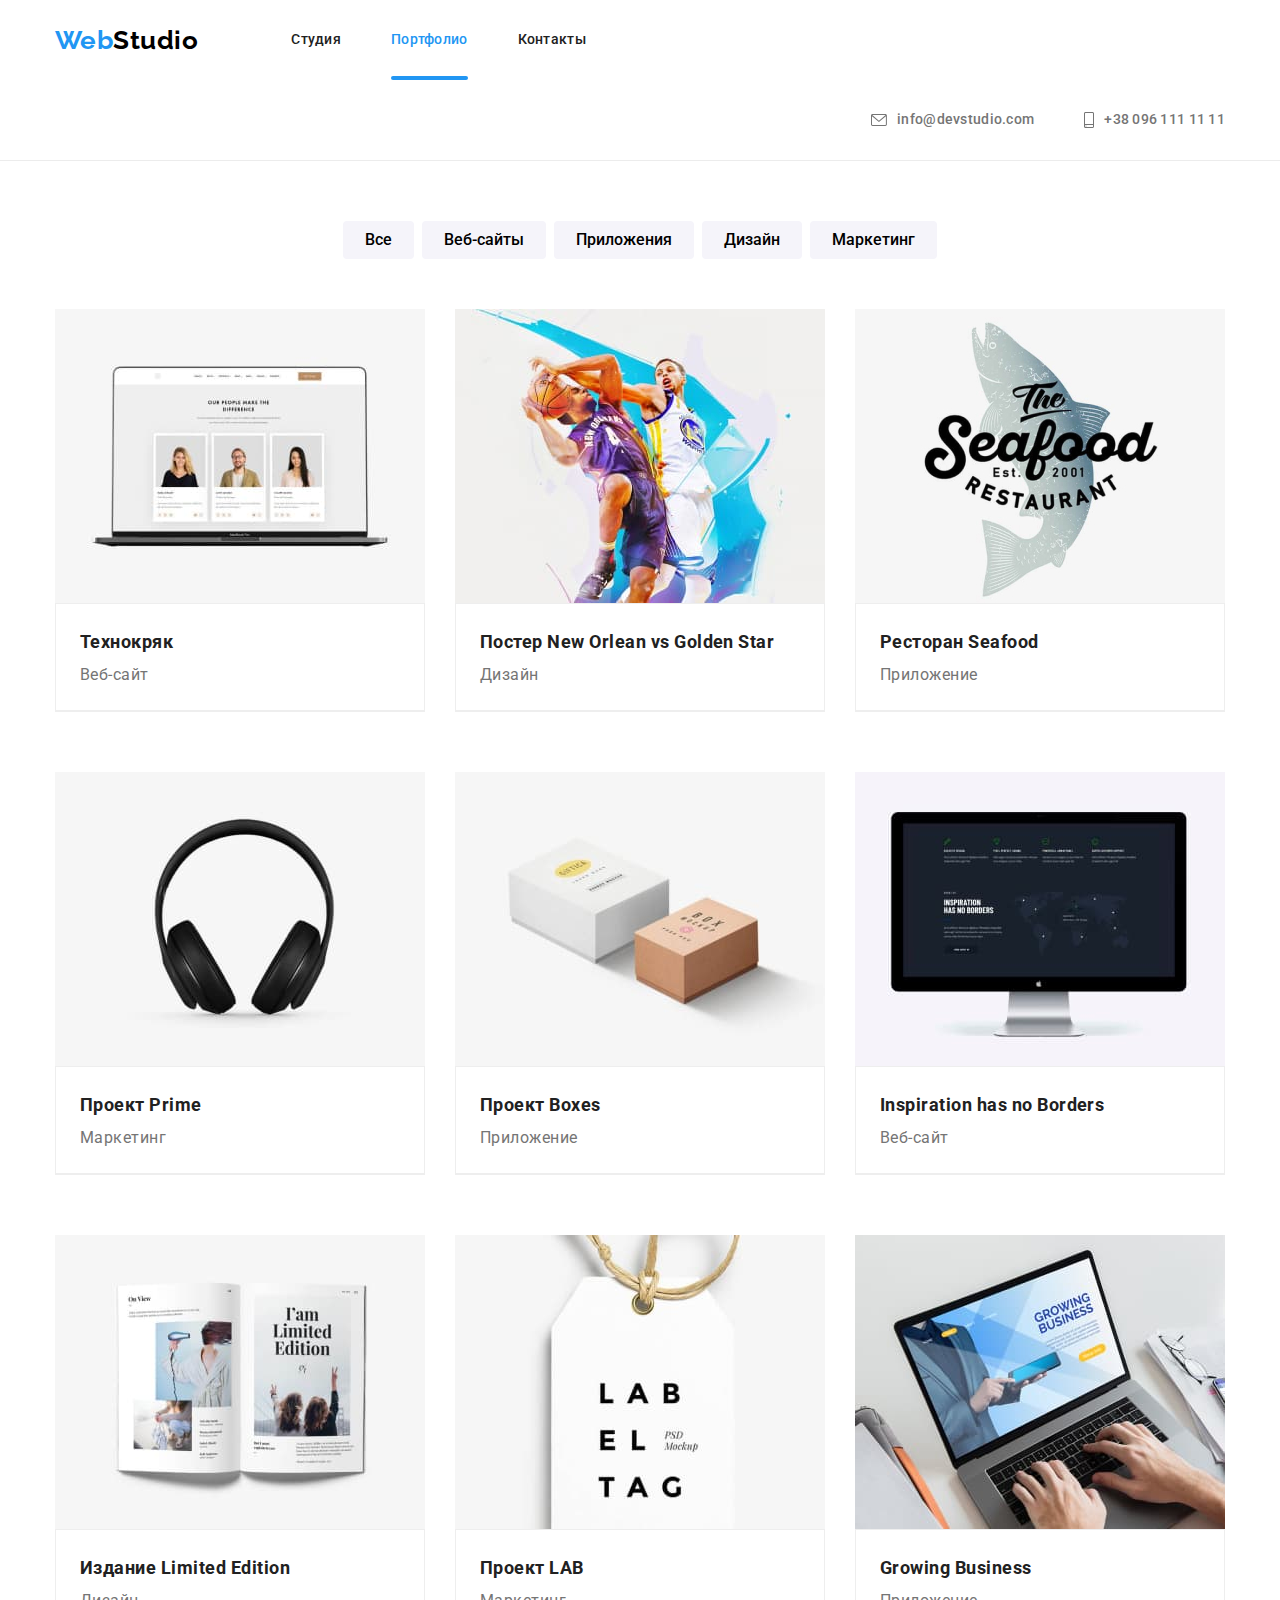
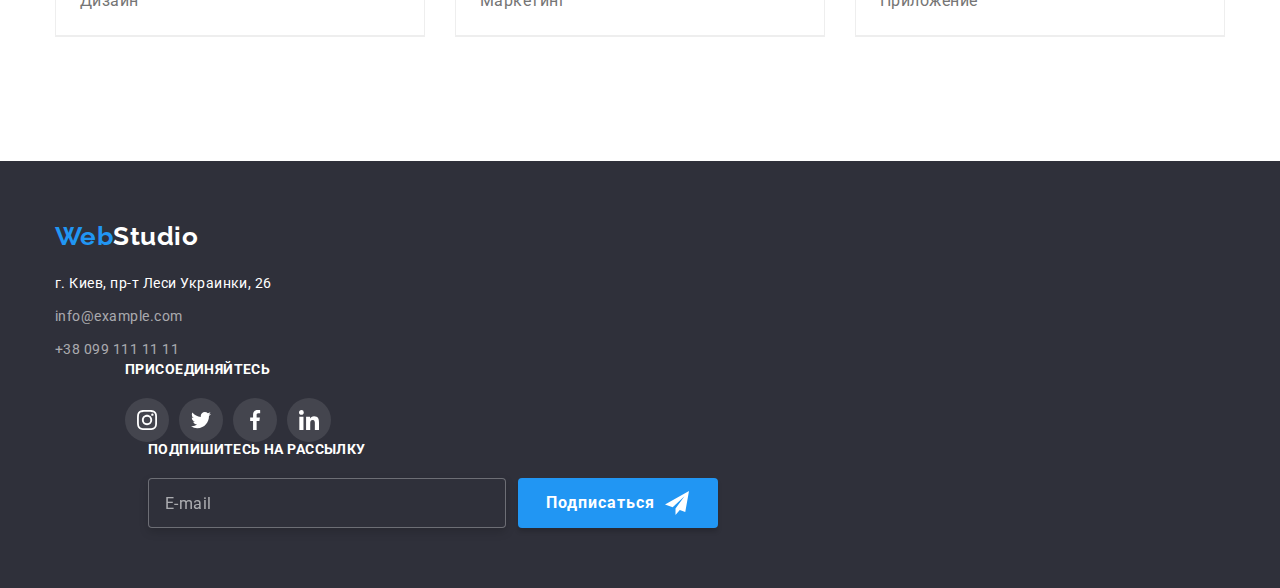
==== commit 8bbe4546: "z" ====
--- a/portfolio.html
+++ b/portfolio.html
@@ -20,14 +20,14 @@
         <nav class="navigation">
             <a href="./index.html" class="logo"> <span class="logo-accent">Web</span>Studio</a>
 
-        </nav>
+       
         <div class="menu-container js-menu-container" id="mobile-menu"></div>
         <ul class="site-nav list">
             <li class="header-link"> <a href="./index.html" class="nav-link link">Студия</a></li>
             <li class="header-link"> <a href="./index.html" class="nav-link link current">Портфолио</a></li>
             <li class="header-link"> <a href="" class="nav-link link">Контакты</a></li>
         </ul>
-
+ </nav>
 
         <div class="auth-nav-group">
             <ul class="auth-nav list">
--- a/css/main.min.css
+++ b/css/main.min.css
@@ -1,2 +1,2 @@
-* html{-webkit-box-sizing:border-box;box-sizing:border-box}p,h1,h2,h3,h4,h5,h6{margin:0px}ul,ol{margin-left:0px}button{cursor:pointer;outline:none;border:none}img{display:block;width:100%;max-width:100%;height:auto}:root{--bg-secondary: #e5e5e5;--border-header: #ececec;--primary-text-color: #212121;--accent-color: #2196f3;--secondary-text-color: #757575;--backgraund-main: #e5e5e5;--backdraund-black: #2f303a;--contacts-text-color: rgba(255, 255, 255, 0.6);--white-text-color: #ffffff;--bg-button-color: #f5f4fa;--button-hover-color: #188ce8;--border-portfolio: #eeeeee;--logo-header-black: #000000;--clients-link-border: #afb1b8;--timing-function: cubic-bezier(0.4, 0, 0.2, 1);--transition-duration: 250ms}body{color:var(--primary-text-color);text-decoration:none;font-family:Roboto, sans-serif;letter-spacing:0.03em}.list{list-style:none;padding:0px;margin:0px}.link{text-decoration:none}input{outline:none}textarea{outline:none}.visually-hidden{position:absolute;width:1px;height:1px;margin:-1px;border:0;padding:0;white-space:nowrap;-webkit-clip-path:inset(100%);clip-path:inset(100%);clip:rect(0 0 0 0);overflow:hidden}.container{width:100%;padding-right:15px;padding-left:15px;margin:0 auto}@media screen and (min-width: 480px){.container{width:480px}}@media screen and (min-width: 768px){.container{width:768px}}@media screen and (min-width: 1200px){.container{width:1200px}}.page-header{border-bottom:solid 1px var(--border-header)}.site-nav .link{color:var(--primary-text-color);font-weight:500;font-size:14px;line-height:1.14;letter-spacing:0.02em;text-decoration:none;display:-webkit-box;display:-ms-flexbox;display:flex;-ms-flex-wrap:wrap;flex-wrap:wrap;-webkit-transition:color var(--timing-function) var(--transition-duration);transition:color var(--timing-function) var(--transition-duration)}.site-nav .link:hover,.site-nav .link:focus{color:var(--accent-color)}.site-nav{display:-webkit-box;display:-ms-flexbox;display:flex}@media screen and (max-width: 767px){.site-nav{display:none}}.auth-nav{color:var(--secondary-text-color);font-weight:500;font-size:14px;line-height:1.14;letter-spacing:0.02em;text-decoration:none;display:-webkit-box;display:-ms-flexbox;display:flex;-webkit-box-align:center;-ms-flex-align:center;align-items:center;-webkit-transition:color var(--timing-function) var(--transition-duration);transition:color var(--timing-function) var(--transition-duration)}@media screen and (max-width: 767px){.auth-nav{display:none}}.auth-nav:hover,.auth-nav:focus{color:var(--accent-color)}.email-icon{margin-right:10px;fill:var(--secondary-text-color)}.auth-nav .mail:hover .email-icon,.auth-nav .mail:focus .email-icon{fill:var(--accent-color)}.smartphone-icon{margin-right:10px;fill:var(--secondary-text-color)}.auth-nav .phone:hover .smartphone-icon,.auth-nav .phone:focus .smartphone-icon{fill:var(--accent-color)}.header-link>.auth-nav{padding-top:32px;padding-bottom:32px}.auth-nav-group{margin-left:auto;display:-webkit-box;display:-ms-flexbox;display:flex}.navigation{display:-webkit-box;display:-ms-flexbox;display:flex}.nav-link{position:relative;padding-top:32px;padding-bottom:32px}.site-nav .current{color:var(--accent-color)}.site-nav .current::after{content:'';position:absolute;display:block;width:100%;height:4px;background-color:var(--accent-color);bottom:0;left:0;opacity:0;-webkit-transition:opacity 250ms var(--timing-function);transition:opacity 250ms var(--timing-function)}.site-nav .current::after,.site-nav .current::after{opacity:1;border-radius:2px}.header-link{display:block}.header-link:not(:last-child){margin-right:50px}.header{display:-webkit-box;display:-ms-flexbox;display:flex}.menu-open-btn{margin-left:auto;padding:12px 8px;background-color:var(--white-text-color)}.menu-open-btn__icon{-webkit-transition:fill var(--timing-function) var(--transition-duration);transition:fill var(--timing-function) var(--transition-duration)}.menu-open-btn__icon:hover{fill:var(--accent-color)}.menu-close-btn__icon{-webkit-transition:fill var(--timing-function) var(--transition-duration);transition:fill var(--timing-function) var(--transition-duration)}.menu-close-btn__icon:hover{fill:var(--accent-color)}.mob-menu{position:fixed;background-color:var(--white-text-color);top:0;left:0;width:100vw;height:100vw;z-index:1;padding-top:48px;padding-bottom:48px}.menu-close-btn{position:absolute;right:15px;top:10px;display:block;margin-left:auto;padding:12px 8px;background-color:var(--white-text-color)}.menu-close-btn:hover,.menu-close-btn:focus{color:var(--accent-color)}.mob-menu-list__link{font-weight:500;font-size:40px;line-height:1.17;letter-spacing:0.02em;text-decoration:none;color:var(--primary-text-color)}.mob-menu-list__link:hover,.mob-menu-list__link:focus{color:var(--accent-color);-webkit-transition:var(--timing-function) var(--transition-duration);transition:var(--timing-function) var(--transition-duration)}.mob-menu-list__item:not(:last-child){margin-bottom:32px}.mob-connect__tel{display:block;font-weight:500;font-size:34px;line-height:1.17;letter-spacing:0.02em;text-decoration:none;color:var(--accent-color);margin-bottom:32px}.mob-connect__mail{display:block;text-decoration:none;font-weight:500;font-size:24px;line-height:1.16;letter-spacing:0.02em;color:var(--secondary-text-color)}.mob-menu__connect{margin-bottom:64px}.mob-menu-social{display:-webkit-box;display:-ms-flexbox;display:flex;-webkit-box-orient:horizontal;-webkit-box-direction:normal;-ms-flex-direction:row;flex-direction:row}.mob-menu-social__item:not(:last-child){margin-right:20px}.mob-menu-social__link{font-weight:500;font-size:18px;line-height:1.22;letter-spacing:0.02em;color:var(--accent-color)}.container{height:100%;display:-webkit-box;display:-ms-flexbox;display:flex;-webkit-box-orient:vertical;-webkit-box-direction:normal;-ms-flex-direction:column;flex-direction:column;-webkit-box-pack:justify;-ms-flex-pack:justify;justify-content:space-between}.logo{color:var(--logo-header-black);font-family:Raleway, sans-serif;font-weight:bold;font-size:26px;line-height:1.19;text-decoration:none;display:-webkit-box;display:-ms-flexbox;display:flex;-webkit-box-align:center;-ms-flex-align:center;align-items:center;margin-right:93px}.logo-accent{color:var(--accent-color)}@media screen and (min-width: 480px){.section{padding-top:60px;padding-bottom:60px}}@media screen and (min-width: 1200px){.section{padding-bottom:94px;padding-bottom:94px}}.section-title{color:var(--primary-text-color);font-weight:bold;font-size:18px;line-height:2;text-decoration:none}.section-text{color:var(--secondary-text-color);font-size:16px;line-height:1.87;text-decoration:none}.backdrop{position:fixed;top:0;left:0;width:100vw;height:100vh;background-color:rgba(0,0,0,0.2);opacity:1;-webkit-transition:opacity var(--timing-function) var(--transition-duration),visibility var(--timing-function) var(--transition-duration);transition:opacity var(--timing-function) var(--transition-duration),visibility var(--timing-function) var(--transition-duration)}.backdrop.is-hidden{opacity:0;pointer-events:none;visibility:hidden}.backdrop.is-hidden .modal{-webkit-transform:translate(-50%, -50%) scale(0.9);transform:translate(-50%, -50%) scale(0.9)}.modal{position:absolute;top:50%;left:50%;-webkit-transform:translate(-50%, -50%);transform:translate(-50%, -50%);width:528px;min-height:581px;-webkit-box-shadow:0px 1px 3px rgba(0,0,0,0.12),0px 1px 1px rgba(0,0,0,0.14),0px 2px 1px rgba(0,0,0,0.2);box-shadow:0px 1px 3px rgba(0,0,0,0.12),0px 1px 1px rgba(0,0,0,0.14),0px 2px 1px rgba(0,0,0,0.2);border-radius:4px;background-color:var(--white-text-color);-webkit-transform:translate(-50%, -50%) scale(1);transform:translate(-50%, -50%) scale(1);-webkit-transition:-webkit-transform var(--transition-duration) var(--timing-function);transition:-webkit-transform var(--transition-duration) var(--timing-function);transition:transform var(--transition-duration) var(--timing-function);transition:transform var(--transition-duration) var(--timing-function), -webkit-transform var(--transition-duration) var(--timing-function)}.close-modal{position:absolute;display:-webkit-inline-box;display:-ms-inline-flexbox;display:inline-flex;-webkit-box-pack:center;-ms-flex-pack:center;justify-content:center;-webkit-box-align:center;-ms-flex-align:center;align-items:center;width:30px;height:30px;border:1px solid rgba(0,0,0,0.1);border-radius:50%;-webkit-box-sizing:border-box;box-sizing:border-box;background:var(--white-text-color);right:8px;top:8px;padding:6px;cursor:pointer}.close-modal__icon{-webkit-transition:fill var(--timing-function) var(--transition-duration);transition:fill var(--timing-function) var(--transition-duration)}.close-modal__icon:hover{fill:var(--accent-color)}.form{margin-right:auto;margin-left:auto;padding:40px}.form__group{position:relative;display:-webkit-box;display:-ms-flexbox;display:flex;-webkit-box-orient:vertical;-webkit-box-direction:normal;-ms-flex-direction:column;flex-direction:column;margin-bottom:10px;border-color:solid 1px var(--accent-color)}.form__group input:focus{border-color:var(--accent-color)}.form__group input{position:relative;margin:0;padding:0;padding-left:42px;border:1px solid rgba(33,33,33,0.2);-webkit-box-sizing:border-box;box-sizing:border-box;border-radius:4px;min-height:40px;width:100%;cursor:pointer}.form__group label{margin-bottom:4px;font-size:12px;line-height:1.16;letter-spacing:0.01em;color:var(--secondary-text-color);cursor:pointer}.form-group-span{position:relative}.modal__title{font-weight:bold;font-size:20px;line-height:1.15;text-align:center;letter-spacing:0.03em;margin-top:0;margin-bottom:12px;display:-webkit-box;display:-ms-flexbox;display:flex}.textarea{position:relative;resize:none;padding:12px 16px;border:1px solid rgba(33,33,33,0.2);-webkit-box-sizing:border-box;box-sizing:border-box;border-radius:4px;min-height:120px;cursor:pointer}.textarea:focus{border-color:var(--accent-color)}.textarea::-webkit-input-placeholder{font-size:12px;line-height:1.16;letter-spacing:0.01em;color:rgba(117,117,117,0.5)}.textarea:-ms-input-placeholder{font-size:12px;line-height:1.16;letter-spacing:0.01em;color:rgba(117,117,117,0.5)}.textarea::-ms-input-placeholder{font-size:12px;line-height:1.16;letter-spacing:0.01em;color:rgba(117,117,117,0.5)}.textarea::placeholder{font-size:12px;line-height:1.16;letter-spacing:0.01em;color:rgba(117,117,117,0.5)}.icon-modal{position:absolute;display:inline-block;width:12px;height:12px;left:12px;top:50%;-webkit-transform:translateY(-50%);transform:translateY(-50%)}.form-input:focus ~ .icon-modal{fill:var(--accent-color)}.form-agreement{display:-webkit-box;display:-ms-flexbox;display:flex;-webkit-box-pack:center;-ms-flex-pack:center;justify-content:center}.agree-text{font-size:14px;line-height:1.71;letter-spacing:0.03em;color:var(--secondary-text-color);display:-webkit-box;display:-ms-flexbox;display:flex;-webkit-box-align:center;-ms-flex-align:center;align-items:center;cursor:pointer}.agree-text span{width:16px;height:15px;border:2px solid var(--primary-text-color);border-radius:2px;margin-right:7px;display:-webkit-box;display:-ms-flexbox;display:flex;-webkit-box-align:center;-ms-flex-align:center;align-items:center;-webkit-box-pack:center;-ms-flex-pack:center;justify-content:center}.agree-icon{fill:transparent}.agree-check:checked+.agree-text .agree-icon{fill:var(--white-text-color)}.agree-check:checked+.agree-text span{background-color:var(--accent-color);border:none;fill:var(--white-text-color)}.agree-link{font-size:14px;line-height:1.71;letter-spacing:0.03em;-webkit-text-decoration-line:underline;text-decoration-line:underline;color:var(--accent-color)}.modal-btn-submit{border-radius:4px;min-width:200px;padding:10px 32px;margin-right:auto;margin-left:auto;margin-top:30px;background-color:var(--accent-color);color:var(--white-text-color);-webkit-box-shadow:0px 4px 4px rgba(0,0,0,0.15);box-shadow:0px 4px 4px rgba(0,0,0,0.15);font-family:inherit;font-weight:bold;font-size:16px;line-height:1.87;display:-webkit-box;display:-ms-flexbox;display:flex;-webkit-box-pack:center;-ms-flex-pack:center;justify-content:center;letter-spacing:0.06em;cursor:pointer;-webkit-transition:background-color var(--timing-function) var(--transition-duration);transition:background-color var(--timing-function) var(--transition-duration)}.modal-btn-submit:hover,.modal-btn-submit:hover{background-color:var(--button-hover-color)}.hero{background-color:var(--backdraund-black);background-image:-webkit-gradient(linear, left top, left bottom, from(rgba(47,48,58,0.4)), to(rgba(47,48,58,0.4))),url(../images/hero-image.jpg);background-image:linear-gradient(rgba(47,48,58,0.4), rgba(47,48,58,0.4)),url(../images/hero-image.jpg);background-repeat:no-repeat;background-position:center;background-size:cover;text-align:center;-webkit-box-align:center;-ms-flex-align:center;align-items:center}.hero__wrap{padding-bottom:200px;padding-top:200px}.hero__title{color:var(--white-text-color);font-weight:900;font-size:44px;line-height:1.36;text-align:center;letter-spacing:0.06em;text-transform:uppercase;margin-top:0px;margin-bottom:30px}.hero__button{border-radius:4px;min-width:200px;padding:10px 32px;margin-right:auto;margin-left:auto;background-color:var(--accent-color);color:var(--white-text-color);font-family:inherit;font-weight:bold;font-size:16px;line-height:1.87;display:-webkit-box;display:-ms-flexbox;display:flex;letter-spacing:0.06em;display:inline-block;cursor:pointer;-webkit-transition:background-color var(--timing-function) var(--transition-duration);transition:background-color var(--timing-function) var(--transition-duration)}.hero__button:hover,.hero__button:hover{background-color:var(--button-hover-color)}.features-description__title{color:var(--primary-text-color);margin-top:0px;margin-bottom:10px;font-weight:bold;font-size:14px;line-height:1.14;text-transform:uppercase}.features-description__text{color:var(--secondary-text-color);font-size:14px;line-height:1.71;margin-top:0px;margin-bottom:0px}.features-description__thumb{width:100%;height:120px;background-color:var(--bg-button-color);border-radius:4px;display:-webkit-box;display:-ms-flexbox;display:flex;background-size:auto;margin-bottom:30px;-webkit-box-align:center;-ms-flex-align:center;align-items:center;-webkit-box-pack:center;-ms-flex-pack:center;justify-content:center}.features-description__icon{display:block}@media screen and (min-width: 768px){.features-description{width:768px;display:-webkit-box;display:-ms-flexbox;display:flex;-ms-flex-wrap:wrap;flex-wrap:wrap;margin-left:-30px}}@media screen and (min-width: 1200px){.features-description{width:1200px}}@media screen and (min-width: 768px){.features-description>.features-description__item{-ms-flex-preferred-size:calc(100% / 2 - 30px);flex-basis:calc(100% / 2 - 30px);margin-left:30px}}@media screen and (min-width: 1200px){.features-description>.features-description__item{-ms-flex-preferred-size:calc(100% / 4 - 30px);flex-basis:calc(100% / 4 - 30px);margin-left:30px}}.section__features>.features-description__item:not(:last-child){margin-right:30px}@media screen and (max-width: 1199px){.features-description__item:not(:last-child){margin-bottom:30px}}@media screen and (max-width: 1199px){.activity{display:none}}.activity__title{margin-bottom:50px;font-weight:bold;font-size:36px;line-height:1.16;text-align:center}.section__activity>.activity__list{display:-webkit-box;display:-ms-flexbox;display:flex;-webkit-box-pack:justify;-ms-flex-pack:justify;justify-content:space-between}.activity__photo:not(:last-child){margin-right:30px}.activity__image.no-gap{display:block}.activity__photo-thumb{position:relative}.activity__photo-thumb::before{content:'';display:inline-block;position:absolute;width:370px;height:70px;background-color:rgba(47,48,58,0.8);bottom:0;left:0}.activity__description{content:'';display:inline-block;position:absolute;font-weight:bold;font-size:14px;line-height:1.14;text-align:center;letter-spacing:0.03em;text-transform:uppercase;color:var(--white-text-color);bottom:0;left:0;padding-top:27px;padding-left:82px;padding-bottom:27px;padding-left:83px}.team-bg{background-color:var(--bg-button-color)}.team-card__photo.no-gap{display:block}.team__title{margin-bottom:30px;font-weight:bold;font-size:28px;line-height:1.17;text-align:center}@media screen and (min-width: 1200px){.team__title{margin-bottom:50px;font-size:36px;line-height:1.16}}.team-card__name{font-weight:500;font-size:16px;line-height:1.18;text-align:center;margin-bottom:10px}.team-card__possition{color:var(--secondary-text-color);font-size:16px;line-height:1.18;text-align:center;margin-bottom:16px}.team-card{margin-bottom:-30px}@media screen and (min-width: 768px){.team-card{width:768px;display:-webkit-box;display:-ms-flexbox;display:flex;-ms-flex-wrap:wrap;flex-wrap:wrap;margin-left:-30px}}@media screen and (min-width: 1200px){.team-card{width:1200px;-ms-flex-wrap:nowrap;flex-wrap:nowrap;-ms-flex-pack:distribute;justify-content:space-around}}.team-card__list{background:var(--white-text-color);-webkit-box-shadow:0px 1px 3px rgba(0,0,0,0.12),0px 1px 1px rgba(0,0,0,0.14),0px 2px 1px rgba(0,0,0,0.2);box-shadow:0px 1px 3px rgba(0,0,0,0.12),0px 1px 1px rgba(0,0,0,0.14),0px 2px 1px rgba(0,0,0,0.2);border-radius:0px 0px 4px 4px}@media screen and (max-width: 767px){.team-card__list:not(:last-child){margin-bottom:30px}}@media screen and (min-width: 768px){.team-card__list{-ms-flex-preferred-size:calc(100% / 2 - 30px);flex-basis:calc(100% / 2 - 30px);margin-left:30px;margin-bottom:30px}}@media screen and (min-width: 1200px){.team-card__list{-ms-flex-preferred-size:calc(100% / 4 - 30px);flex-basis:calc(100% / 4 - 30px);margin-left:30px}}.team-card__content{padding-top:30px;padding-bottom:30px}.team-social{display:-webkit-box;display:-ms-flexbox;display:flex;-webkit-box-pack:center;-ms-flex-pack:center;justify-content:center}.team-social__link{width:44px;height:44px;border-radius:50%;background-color:var(--white-text-color);display:-webkit-box;display:-ms-flexbox;display:flex;-webkit-box-pack:center;-ms-flex-pack:center;justify-content:center;-webkit-box-align:center;-ms-flex-align:center;align-items:center;-webkit-transition:background-color var(--timing-function) var(--transition-duration);transition:background-color var(--timing-function) var(--transition-duration)}.team-social__link:hover,.team-social__link:focus{background-color:var(--accent-color)}.team-social__item+.team-social__item{margin-left:10px}.team-social__icon{fill:#afb1b8;-webkit-transition:background-color var(--timing-function) var(--transition-duration);transition:background-color var(--timing-function) var(--transition-duration);-webkit-transition:fill var(--timing-function) var(--transition-duration);transition:fill var(--timing-function) var(--transition-duration)}.team-social__link:hover .team-social__icon,.team-social__link:focus .team-social__icon{fill:var(--white-text-color)}.clients-box__title{margin-bottom:30px;font-weight:bold;font-size:28px;line-height:1.17;text-align:center}@media screen and (min-width: 1200px){.clients-box__title{margin-bottom:50px;font-size:36px;line-height:1.16}}@media screen and (min-width: 1200px){.clients{padding-bottom:94px}}.clients-list{display:-webkit-box;display:-ms-flexbox;display:flex;-webkit-box-pack:center;-ms-flex-pack:center;justify-content:center;-ms-flex-wrap:wrap;flex-wrap:wrap;margin-left:-30px;margin-bottom:-30px}.clients-list__item{margin-left:30px}@media screen and (max-width: 767px){.clients-list__item{-ms-flex-preferred-size:calc(100% / 2 - 30px);flex-basis:calc(100% / 2 - 30px);margin-bottom:30px}}@media screen and (min-width: 768px) and (max-width: 1199px){.clients-list__item{-ms-flex-preferred-size:calc(100% / 3 - 30px);flex-basis:calc(100% / 3 - 30px);margin-bottom:30px}}@media screen and (min-width: 1200px){.clients-list__item{-ms-flex-preferred-size:calc(100% / 6 - 30px);flex-basis:calc(100% / 6 - 30px)}}.clients-list__link{width:100%;height:92px;border:1px solid var(--clients-link-border);border-radius:4px;display:-webkit-box;display:-ms-flexbox;display:flex;-webkit-box-pack:center;-ms-flex-pack:center;justify-content:center;-webkit-box-align:center;-ms-flex-align:center;align-items:center;-webkit-transition:border-color var(--timing-function) var(--transition-duration);transition:border-color var(--timing-function) var(--transition-duration)}.clients-list__link:hover,.clients-list__link:focus{border-color:var(--accent-color)}.clients-list__logo{fill:var(--clients-link-border);-webkit-transition:fill var(--timing-function) var(--transition-duration);transition:fill var(--timing-function) var(--transition-duration)}.clients-list__link:hover .clients-list__logo,.clients-list__link:focus .clients-list__logo{fill:var(--accent-color)}.button-list{background-color:var(--bg-button-color);font-family:inherit;font-weight:500;font-size:16px;line-height:1.62;border-radius:4px;padding-top:6px;padding-bottom:6px;padding-right:22px;padding-left:22px;cursor:pointer;-webkit-transition:background-color var(--timing-function) var(--transition-duration),color var(--timing-function) var(--transition-duration),-webkit-box-shadow var(--timing-function) var(--transition-duration);transition:background-color var(--timing-function) var(--transition-duration),color var(--timing-function) var(--transition-duration),-webkit-box-shadow var(--timing-function) var(--transition-duration);transition:background-color var(--timing-function) var(--transition-duration),color var(--timing-function) var(--transition-duration),box-shadow var(--timing-function) var(--transition-duration);transition:background-color var(--timing-function) var(--transition-duration),color var(--timing-function) var(--transition-duration),box-shadow var(--timing-function) var(--transition-duration),-webkit-box-shadow var(--timing-function) var(--transition-duration)}.button-list:hover,.button-list:focus{color:var(--white-text-color);background-color:var(--accent-color);-webkit-box-shadow:0px 3px 1px rgba(0,0,0,0.1),0px 1px 2px rgba(0,0,0,0.08),0px 2px 2px rgba(0,0,0,0.12);box-shadow:0px 3px 1px rgba(0,0,0,0.1),0px 1px 2px rgba(0,0,0,0.08),0px 2px 2px rgba(0,0,0,0.12)}.button{padding:0px;margin:0;display:-webkit-box;display:-ms-flexbox;display:flex;margin-bottom:50px;display:flex;-webkit-box-pack:center;-ms-flex-pack:center;justify-content:center}.btn-portfolio:not(:last-child){margin-right:8px}@media screen and (min-width: 768px){.cards-portfolio{display:-webkit-box;display:-ms-flexbox;display:flex;-ms-flex-wrap:wrap;flex-wrap:wrap;-ms-flex-preferred-size:calc(100% / 2 - 30px);flex-basis:calc(100% / 2 - 30px)}}@media screen and (min-width: 1200px){.cards-portfolio{-ms-flex-preferred-size:calc(100% / 3- 30px);flex-basis:calc(100% / 3- 30px)}}.portfolio{padding:0px;margin:0px}@media screen and (min-width: 768px){.portfolio{display:-webkit-box;display:-ms-flexbox;display:flex;-ms-flex-wrap:wrap;flex-wrap:wrap;margin-left:-30px;margin-top:-30px}}.item-portfolio{margin-bottom:30px}@media screen and (min-width: 768px){.item-portfolio{-ms-flex-preferred-size:calc(100% / 2 - 30px);flex-basis:calc(100% / 2 - 30px);margin-left:30px;margin-top:30px}}@media screen and (min-width: 1200px){.item-portfolio{-ms-flex-preferred-size:calc(100% / 3 - 30px);flex-basis:calc(100% / 3 - 30px)}}.item-wrap{width:100%;border-bottom:1px solid var(--border-portfolio);-webkit-transition:-webkit-box-shadow var(--timing-function) var(--transition-duration);transition:-webkit-box-shadow var(--timing-function) var(--transition-duration);transition:box-shadow var(--timing-function) var(--transition-duration);transition:box-shadow var(--timing-function) var(--transition-duration), -webkit-box-shadow var(--timing-function) var(--transition-duration)}.item-wrap:hover,.item-wrap:focus{-webkit-box-shadow:0px 1px 1px rgba(0,0,0,0.12),0px 4px 4px rgba(0,0,0,0.06),1px 4px 6px rgba(0,0,0,0.16);box-shadow:0px 1px 1px rgba(0,0,0,0.12),0px 4px 4px rgba(0,0,0,0.06),1px 4px 6px rgba(0,0,0,0.16)}.portfolio-img-text-thumb{position:relative;overflow:hidden}.portfolio-text-description{position:absolute;top:0;left:0;background-color:rgba(33,150,243,0.9);font-size:18px;line-height:1.56;letter-spacing:0.03em;color:var(--white-text-color);padding:63px 24px;height:100%;-webkit-transform:translateY(100%);transform:translateY(100%);-webkit-transition:-webkit-transform var(--timing-function) var(--transition-duration);transition:-webkit-transform var(--timing-function) var(--transition-duration);transition:transform var(--timing-function) var(--transition-duration);transition:transform var(--timing-function) var(--transition-duration), -webkit-transform var(--timing-function) var(--transition-duration)}.item-portfolio:hover .portfolio-text-description,.item-portfolio:focus .portfolio-text-description{-webkit-transform:translateY(0);transform:translateY(0)}.portfolio-text-wrap{padding-top:20px;padding-bottom:20px;padding-right:24px;padding-left:24px;border:1px solid var(--border-portfolio)}.portfolio-image .no-gap{display:block}@media screen and (min-width: 768px){.footer__wrap--general{display:-webkit-box;display:-ms-flexbox;display:flex}}@media screen and (min-width: 768px) and (max-width: 1199px){.footer__wrap--general{text-align:center;-ms-flex-wrap:wrap;flex-wrap:wrap;-ms-flex-pack:distribute;justify-content:space-around}}.footer-contacts__logo-footer{color:var(--white-text-color);font-family:'Raleway', sans-serif;font-weight:bold;font-size:24px;line-height:1.16;text-decoration:none;display:block;margin-bottom:20px}@media screen and (min-width: 1200px){.footer-contacts__logo-footer{font-size:26px;line-height:1.19}}.address-text{font-style:normal}.address-city{font-style:normal}.address-city__address{color:var(--white-text-color);font-size:14px;line-height:1.71;text-decoration:none;display:block;margin-bottom:9px;-webkit-transition:color var(--timing-function) var(--transition-duration);transition:color var(--timing-function) var(--transition-duration)}.address-city__address:hover,.address-city__address:focus{color:var(--accent-color)}.address-text__contacts-main{color:var(--contacts-text-color);font-size:14px;line-height:1.71;text-decoration:none;display:block;-webkit-transition:color var(--timing-function) var(--transition-duration);transition:color var(--timing-function) var(--transition-duration)}.address-text__contacts-main:hover,.address-text__contacts-main:focus{color:var(--accent-color)}.address-text__contacts-main:not(:last-child){margin-bottom:9px}.contacts-email{display:inline-block}.footer{background-color:var(--backdraund-black);padding-top:60px;padding-bottom:60px}.footer-title{text-align:center;color:var(--white-text-color);margin-bottom:20px;height:16px;font-family:Roboto;font-weight:bold;font-size:14px;line-height:1.14;letter-spacing:0.03em;text-transform:uppercase;padding:0}.footer-social-box{padding-right:0px;padding-left:0px}@media screen and (min-width: 768px) and (max-width: 1199px){.footer-social-box{display:-webkit-box;display:-ms-flexbox;display:flex;-webkit-box-orient:vertical;-webkit-box-direction:normal;-ms-flex-direction:column;flex-direction:column}}@media screen and (min-width: 1200px){.footer-social-box{display:-webkit-box;display:-ms-flexbox;display:flex;-webkit-box-orient:vertical;-webkit-box-direction:normal;-ms-flex-direction:column;flex-direction:column;-webkit-box-pack:start;-ms-flex-pack:start;justify-content:flex-start;-webkit-box-align:baseline;-ms-flex-align:baseline;align-items:baseline;margin-left:70px}}@media screen and (max-width: 768px){.footer-social-box{margin-bottom:60px;width:100%}}.footer-social-list{display:-webkit-box;display:-ms-flexbox;display:flex;-webkit-box-pack:center;-ms-flex-pack:center;justify-content:center}.footer-social-list__link{width:44px;height:44px;border-radius:50%;background-color:rgba(255,255,255,0.1);display:-webkit-box;display:-ms-flexbox;display:flex;-webkit-box-pack:center;-ms-flex-pack:center;justify-content:center;-webkit-box-align:center;-ms-flex-align:center;align-items:center;-webkit-transition:background-color var(--timing-function) var(--transition-duration);transition:background-color var(--timing-function) var(--transition-duration)}.footer-social-list__link:hover,.footer-social-list__link:focus{background-color:var(--accent-color)}.footer-social-list__item+.footer-social-list__item{margin-left:10px}.footer-social-list__icon{fill:var(--white-text-color)}@media screen and (max-width: 1199px){.footer-contacts{text-align:center;margin-bottom:60px}}@media screen and (min-width: 1200px){.footer-contacts{white-space:nowrap}}@media screen and (min-width: 1200px){.subscribe-wrap{display:-webkit-box;display:-ms-flexbox;display:flex}}.footer__subscribe-box{padding-left:0;padding-right:0;width:100%}@media screen and (min-width: 768px){.footer__subscribe-box{display:-webkit-box;display:-ms-flexbox;display:flex;-webkit-box-orient:vertical;-webkit-box-direction:normal;-ms-flex-direction:column;flex-direction:column}}@media screen and (min-width: 768px) and (max-width: 1199px){.footer__subscribe-box{-webkit-box-align:stretch;-ms-flex-align:stretch;align-items:stretch}}@media screen and (min-width: 1200px){.footer__subscribe-box{margin-left:93px;-webkit-box-align:baseline;-ms-flex-align:baseline;align-items:baseline;-webkit-box-pack:start;-ms-flex-pack:start;justify-content:flex-start}}.footer__subscribe-box .footer-right-btn-wrap{display:-webkit-box;display:-ms-flexbox;display:flex}.footer__subscribe-box .btn-footer{border-radius:4px;min-width:200px;height:50px;padding:10px 28px;margin-right:auto;margin-left:auto;background-color:var(--accent-color);color:var(--white-text-color);-webkit-box-shadow:0px 4px 4px rgba(0,0,0,0.15);box-shadow:0px 4px 4px rgba(0,0,0,0.15);font-family:inherit;font-weight:bold;font-size:16px;line-height:1.87;display:-webkit-box;display:-ms-flexbox;display:flex;-webkit-box-align:center;-ms-flex-align:center;align-items:center;-webkit-box-orient:horizontal;-webkit-box-direction:normal;-ms-flex-direction:row;flex-direction:row;letter-spacing:0.06em;cursor:pointer;-webkit-transition:background-color var(--timing-function) var(--transition-duration);transition:background-color var(--timing-function) var(--transition-duration)}.footer__subscribe-box .btn-footer:hover,.footer__subscribe-box .btn-footer:focus{background-color:var(--button-hover-color)}.footer__subscribe-box .btn-footer__icon{display:inline-block;margin-left:10px;fill:var(--white-text-color)}.footer__subscribe-box .subscribe-wrap__mail-input{color:var(--white-text-color);padding-left:16px;padding-top:15px;padding-bottom:15px;width:100%;height:50px;border:1px solid rgba(255,255,255,0.3);-webkit-box-sizing:border-box;box-sizing:border-box;-webkit-filter:drop-shadow(0px 4px 4px rgba(0,0,0,0.15));filter:drop-shadow(0px 4px 4px rgba(0,0,0,0.15));border-radius:4px;background-color:var(--backdraund-black);margin-right:12px}.footer__subscribe-box .subscribe-wrap__mail-input::-webkit-input-placeholder{font-size:16px;line-height:1.25;-webkit-box-align:center;align-items:center;letter-spacing:0.03em;color:rgba(255,255,255,0.6)}.footer__subscribe-box .subscribe-wrap__mail-input:-ms-input-placeholder{font-size:16px;line-height:1.25;-ms-flex-align:center;align-items:center;letter-spacing:0.03em;color:rgba(255,255,255,0.6)}.footer__subscribe-box .subscribe-wrap__mail-input::-ms-input-placeholder{font-size:16px;line-height:1.25;-ms-flex-align:center;align-items:center;letter-spacing:0.03em;color:rgba(255,255,255,0.6)}.footer__subscribe-box .subscribe-wrap__mail-input::placeholder{font-size:16px;line-height:1.25;-webkit-box-align:center;-ms-flex-align:center;align-items:center;letter-spacing:0.03em;color:rgba(255,255,255,0.6)}@media screen and (min-width: 480px){.footer__subscribe-box .subscribe-wrap__mail-input{width:450px}}@media screen and (max-width: 1199px){.footer__subscribe-box .subscribe-wrap__mail-input{margin-bottom:20px}}@media screen and (min-width: 1200px){.footer__subscribe-box .subscribe-wrap__mail-input{width:358px}}
+* html{-webkit-box-sizing:border-box;box-sizing:border-box}p,h1,h2,h3,h4,h5,h6{margin:0px}ul,ol{margin-left:0px}button{cursor:pointer;outline:none;border:none}img{display:block;width:100%;max-width:100%;height:auto}:root{--bg-secondary: #e5e5e5;--border-header: #ececec;--primary-text-color: #212121;--accent-color: #2196f3;--secondary-text-color: #757575;--backgraund-main: #e5e5e5;--backdraund-black: #2f303a;--contacts-text-color: rgba(255, 255, 255, 0.6);--white-text-color: #ffffff;--bg-button-color: #f5f4fa;--button-hover-color: #188ce8;--border-portfolio: #eeeeee;--logo-header-black: #000000;--clients-link-border: #afb1b8;--timing-function: cubic-bezier(0.4, 0, 0.2, 1);--transition-duration: 250ms}body{color:var(--primary-text-color);text-decoration:none;font-family:Roboto, sans-serif;letter-spacing:0.03em}.list{list-style:none;padding:0px;margin:0px}.link{text-decoration:none}input{outline:none}textarea{outline:none}.visually-hidden{position:absolute;width:1px;height:1px;margin:-1px;border:0;padding:0;white-space:nowrap;-webkit-clip-path:inset(100%);clip-path:inset(100%);clip:rect(0 0 0 0);overflow:hidden}.container{width:100%;padding-right:15px;padding-left:15px;margin:0 auto}@media screen and (min-width: 480px){.container{width:480px}}@media screen and (min-width: 768px){.container{width:768px}}@media screen and (min-width: 1200px){.container{width:1200px}}.page-header{border-bottom:solid 1px var(--border-header)}.site-nav .link{color:var(--primary-text-color);font-weight:500;font-size:14px;line-height:1.14;letter-spacing:0.02em;text-decoration:none;display:-webkit-box;display:-ms-flexbox;display:flex;-ms-flex-wrap:wrap;flex-wrap:wrap;-webkit-transition:color var(--timing-function) var(--transition-duration);transition:color var(--timing-function) var(--transition-duration)}.site-nav .link:hover,.site-nav .link:focus{color:var(--accent-color)}.site-nav{display:-webkit-box;display:-ms-flexbox;display:flex}@media screen and (max-width: 767px){.site-nav{display:none}}.auth-nav{color:var(--secondary-text-color);font-weight:500;font-size:14px;line-height:1.14;letter-spacing:0.02em;text-decoration:none;display:-webkit-box;display:-ms-flexbox;display:flex;-webkit-box-align:center;-ms-flex-align:center;align-items:center;-webkit-transition:color var(--timing-function) var(--transition-duration);transition:color var(--timing-function) var(--transition-duration)}@media screen and (max-width: 767px){.auth-nav{display:none}}.auth-nav:hover,.auth-nav:focus{color:var(--accent-color)}.email-icon{margin-right:10px;fill:var(--secondary-text-color)}.auth-nav .mail:hover .email-icon,.auth-nav .mail:focus .email-icon{fill:var(--accent-color)}.smartphone-icon{margin-right:10px;fill:var(--secondary-text-color)}.auth-nav .phone:hover .smartphone-icon,.auth-nav .phone:focus .smartphone-icon{fill:var(--accent-color)}.header-link>.auth-nav{padding-top:32px;padding-bottom:32px}.auth-nav-group{margin-left:auto;display:-webkit-box;display:-ms-flexbox;display:flex}.navigation{display:-webkit-box;display:-ms-flexbox;display:flex}.nav-link{position:relative;padding-top:32px;padding-bottom:32px}.site-nav .current{color:var(--accent-color)}.site-nav .current::after{content:'';position:absolute;display:block;width:100%;height:4px;background-color:var(--accent-color);bottom:0;left:0;opacity:0;-webkit-transition:opacity 250ms var(--timing-function);transition:opacity 250ms var(--timing-function)}.site-nav .current::after,.site-nav .current::after{opacity:1;border-radius:2px}.header-link{display:block}.header-link:not(:last-child){margin-right:50px}.header{display:-webkit-box;display:-ms-flexbox;display:flex}.menu-open-btn{margin-left:auto;padding:12px 8px;background-color:var(--white-text-color)}@media screen and (min-width: 768px){.menu-open-btn{display:none}}.menu-open-btn__icon{-webkit-transition:fill var(--timing-function) var(--transition-duration);transition:fill var(--timing-function) var(--transition-duration)}.menu-open-btn__icon:hover{fill:var(--accent-color)}.menu-close-btn__icon{-webkit-transition:fill var(--timing-function) var(--transition-duration);transition:fill var(--timing-function) var(--transition-duration)}.menu-close-btn__icon:hover{fill:var(--accent-color)}.mob-menu{position:fixed;background-color:var(--white-text-color);top:0;left:0;width:100vw;height:100vw;z-index:1;padding-top:48px;padding-bottom:48px}@media screen and (min-width: 768px){.mob-menu{display:none}}.menu-close-btn{position:absolute;right:15px;top:10px;display:block;margin-left:auto;padding:12px 8px;background-color:var(--white-text-color)}.menu-close-btn:hover,.menu-close-btn:focus{color:var(--accent-color)}.mob-menu-list__link{font-weight:500;font-size:40px;line-height:1.17;letter-spacing:0.02em;text-decoration:none;color:var(--primary-text-color)}.mob-menu-list__link:hover,.mob-menu-list__link:focus{color:var(--accent-color);-webkit-transition:var(--timing-function) var(--transition-duration);transition:var(--timing-function) var(--transition-duration)}.mob-menu-list__item:not(:last-child){margin-bottom:32px}.mob-connect__tel{display:block;font-weight:500;font-size:34px;line-height:1.17;letter-spacing:0.02em;text-decoration:none;color:var(--accent-color);margin-bottom:32px}.mob-connect__mail{display:block;text-decoration:none;font-weight:500;font-size:24px;line-height:1.16;letter-spacing:0.02em;color:var(--secondary-text-color)}.mob-menu__connect{margin-bottom:64px}.mob-menu-social{display:-webkit-box;display:-ms-flexbox;display:flex;-webkit-box-orient:horizontal;-webkit-box-direction:normal;-ms-flex-direction:row;flex-direction:row}.mob-menu-social__item:not(:last-child){margin-right:20px}.mob-menu-social__link{font-weight:500;font-size:18px;line-height:1.22;letter-spacing:0.02em;color:var(--accent-color)}.container{height:100%;display:-webkit-box;display:-ms-flexbox;display:flex;-webkit-box-orient:vertical;-webkit-box-direction:normal;-ms-flex-direction:column;flex-direction:column;-webkit-box-pack:justify;-ms-flex-pack:justify;justify-content:space-between}.logo{color:var(--logo-header-black);font-family:Raleway, sans-serif;font-weight:bold;font-size:26px;line-height:1.19;text-decoration:none;display:-webkit-box;display:-ms-flexbox;display:flex;-webkit-box-align:center;-ms-flex-align:center;align-items:center;margin-right:93px}.logo-accent{color:var(--accent-color)}@media screen and (min-width: 480px){.section{padding-top:60px;padding-bottom:60px}}@media screen and (min-width: 1200px){.section{padding-bottom:94px;padding-bottom:94px}}.section-title{color:var(--primary-text-color);font-weight:bold;font-size:18px;line-height:2;text-decoration:none}.section-text{color:var(--secondary-text-color);font-size:16px;line-height:1.87;text-decoration:none}.backdrop{position:fixed;top:0;left:0;width:100vw;height:100vh;background-color:rgba(0,0,0,0.2);opacity:1;-webkit-transition:opacity var(--timing-function) var(--transition-duration),visibility var(--timing-function) var(--transition-duration);transition:opacity var(--timing-function) var(--transition-duration),visibility var(--timing-function) var(--transition-duration)}.backdrop.is-hidden{opacity:0;pointer-events:none;visibility:hidden}.backdrop.is-hidden .modal{-webkit-transform:translate(-50%, -50%) scale(0.9);transform:translate(-50%, -50%) scale(0.9)}.modal{position:absolute;top:50%;left:50%;-webkit-transform:translate(-50%, -50%);transform:translate(-50%, -50%);width:528px;min-height:581px;-webkit-box-shadow:0px 1px 3px rgba(0,0,0,0.12),0px 1px 1px rgba(0,0,0,0.14),0px 2px 1px rgba(0,0,0,0.2);box-shadow:0px 1px 3px rgba(0,0,0,0.12),0px 1px 1px rgba(0,0,0,0.14),0px 2px 1px rgba(0,0,0,0.2);border-radius:4px;background-color:var(--white-text-color);-webkit-transform:translate(-50%, -50%) scale(1);transform:translate(-50%, -50%) scale(1);-webkit-transition:-webkit-transform var(--transition-duration) var(--timing-function);transition:-webkit-transform var(--transition-duration) var(--timing-function);transition:transform var(--transition-duration) var(--timing-function);transition:transform var(--transition-duration) var(--timing-function), -webkit-transform var(--transition-duration) var(--timing-function)}.close-modal{position:absolute;display:-webkit-inline-box;display:-ms-inline-flexbox;display:inline-flex;-webkit-box-pack:center;-ms-flex-pack:center;justify-content:center;-webkit-box-align:center;-ms-flex-align:center;align-items:center;width:30px;height:30px;border:1px solid rgba(0,0,0,0.1);border-radius:50%;-webkit-box-sizing:border-box;box-sizing:border-box;background:var(--white-text-color);right:8px;top:8px;padding:6px;cursor:pointer}.close-modal__icon{-webkit-transition:fill var(--timing-function) var(--transition-duration);transition:fill var(--timing-function) var(--transition-duration)}.close-modal__icon:hover{fill:var(--accent-color)}.form{margin-right:auto;margin-left:auto;padding:40px}.form__group{position:relative;display:-webkit-box;display:-ms-flexbox;display:flex;-webkit-box-orient:vertical;-webkit-box-direction:normal;-ms-flex-direction:column;flex-direction:column;margin-bottom:10px;border-color:solid 1px var(--accent-color)}.form__group input:focus{border-color:var(--accent-color)}.form__group input{position:relative;margin:0;padding:0;padding-left:42px;border:1px solid rgba(33,33,33,0.2);-webkit-box-sizing:border-box;box-sizing:border-box;border-radius:4px;min-height:40px;width:100%;cursor:pointer}.form__group label{margin-bottom:4px;font-size:12px;line-height:1.16;letter-spacing:0.01em;color:var(--secondary-text-color);cursor:pointer}.form-group-span{position:relative}.modal__title{font-weight:bold;font-size:20px;line-height:1.15;text-align:center;letter-spacing:0.03em;margin-top:0;margin-bottom:12px;display:-webkit-box;display:-ms-flexbox;display:flex}.textarea{position:relative;resize:none;padding:12px 16px;border:1px solid rgba(33,33,33,0.2);-webkit-box-sizing:border-box;box-sizing:border-box;border-radius:4px;min-height:120px;cursor:pointer}.textarea:focus{border-color:var(--accent-color)}.textarea::-webkit-input-placeholder{font-size:12px;line-height:1.16;letter-spacing:0.01em;color:rgba(117,117,117,0.5)}.textarea:-ms-input-placeholder{font-size:12px;line-height:1.16;letter-spacing:0.01em;color:rgba(117,117,117,0.5)}.textarea::-ms-input-placeholder{font-size:12px;line-height:1.16;letter-spacing:0.01em;color:rgba(117,117,117,0.5)}.textarea::placeholder{font-size:12px;line-height:1.16;letter-spacing:0.01em;color:rgba(117,117,117,0.5)}.icon-modal{position:absolute;display:inline-block;width:12px;height:12px;left:12px;top:50%;-webkit-transform:translateY(-50%);transform:translateY(-50%)}.form-input:focus ~ .icon-modal{fill:var(--accent-color)}.form-agreement{display:-webkit-box;display:-ms-flexbox;display:flex;-webkit-box-pack:center;-ms-flex-pack:center;justify-content:center}.agree-text{font-size:14px;line-height:1.71;letter-spacing:0.03em;color:var(--secondary-text-color);display:-webkit-box;display:-ms-flexbox;display:flex;-webkit-box-align:center;-ms-flex-align:center;align-items:center;cursor:pointer}.agree-text span{width:16px;height:15px;border:2px solid var(--primary-text-color);border-radius:2px;margin-right:7px;display:-webkit-box;display:-ms-flexbox;display:flex;-webkit-box-align:center;-ms-flex-align:center;align-items:center;-webkit-box-pack:center;-ms-flex-pack:center;justify-content:center}.agree-icon{fill:transparent}.agree-check:checked+.agree-text .agree-icon{fill:var(--white-text-color)}.agree-check:checked+.agree-text span{background-color:var(--accent-color);border:none;fill:var(--white-text-color)}.agree-link{font-size:14px;line-height:1.71;letter-spacing:0.03em;-webkit-text-decoration-line:underline;text-decoration-line:underline;color:var(--accent-color)}.modal-btn-submit{border-radius:4px;min-width:200px;padding:10px 32px;margin-right:auto;margin-left:auto;margin-top:30px;background-color:var(--accent-color);color:var(--white-text-color);-webkit-box-shadow:0px 4px 4px rgba(0,0,0,0.15);box-shadow:0px 4px 4px rgba(0,0,0,0.15);font-family:inherit;font-weight:bold;font-size:16px;line-height:1.87;display:-webkit-box;display:-ms-flexbox;display:flex;-webkit-box-pack:center;-ms-flex-pack:center;justify-content:center;letter-spacing:0.06em;cursor:pointer;-webkit-transition:background-color var(--timing-function) var(--transition-duration);transition:background-color var(--timing-function) var(--transition-duration)}.modal-btn-submit:hover,.modal-btn-submit:hover{background-color:var(--button-hover-color)}.hero{background-color:var(--backdraund-black);background-image:-webkit-gradient(linear, left top, left bottom, from(rgba(47,48,58,0.4)), to(rgba(47,48,58,0.4))),url(../images/hero-image.jpg);background-image:linear-gradient(rgba(47,48,58,0.4), rgba(47,48,58,0.4)),url(../images/hero-image.jpg);background-repeat:no-repeat;background-position:center;background-size:cover;text-align:center;-webkit-box-align:center;-ms-flex-align:center;align-items:center}.hero__wrap{padding-bottom:200px;padding-top:200px}.hero__title{color:var(--white-text-color);font-weight:900;font-size:44px;line-height:1.36;text-align:center;letter-spacing:0.06em;text-transform:uppercase;margin-top:0px;margin-bottom:30px}.hero__button{border-radius:4px;min-width:200px;padding:10px 32px;margin-right:auto;margin-left:auto;background-color:var(--accent-color);color:var(--white-text-color);font-family:inherit;font-weight:bold;font-size:16px;line-height:1.87;display:-webkit-box;display:-ms-flexbox;display:flex;letter-spacing:0.06em;display:inline-block;cursor:pointer;-webkit-transition:background-color var(--timing-function) var(--transition-duration);transition:background-color var(--timing-function) var(--transition-duration)}.hero__button:hover,.hero__button:hover{background-color:var(--button-hover-color)}.features-description__title{color:var(--primary-text-color);margin-top:0px;margin-bottom:10px;font-weight:bold;font-size:14px;line-height:1.14;text-transform:uppercase}.features-description__text{color:var(--secondary-text-color);font-size:14px;line-height:1.71;margin-top:0px;margin-bottom:0px}.features-description__thumb{width:100%;height:120px;background-color:var(--bg-button-color);border-radius:4px;display:-webkit-box;display:-ms-flexbox;display:flex;background-size:auto;margin-bottom:30px;-webkit-box-align:center;-ms-flex-align:center;align-items:center;-webkit-box-pack:center;-ms-flex-pack:center;justify-content:center}.features-description__icon{display:block}@media screen and (min-width: 768px){.features-description{width:768px;display:-webkit-box;display:-ms-flexbox;display:flex;-ms-flex-wrap:wrap;flex-wrap:wrap;margin-left:-30px}}@media screen and (min-width: 1200px){.features-description{width:1200px}}@media screen and (min-width: 768px){.features-description>.features-description__item{-ms-flex-preferred-size:calc(100% / 2 - 30px);flex-basis:calc(100% / 2 - 30px);margin-left:30px}}@media screen and (min-width: 1200px){.features-description>.features-description__item{-ms-flex-preferred-size:calc(100% / 4 - 30px);flex-basis:calc(100% / 4 - 30px);margin-left:30px}}.section__features>.features-description__item:not(:last-child){margin-right:30px}@media screen and (max-width: 1199px){.features-description__item:not(:last-child){margin-bottom:30px}}@media screen and (max-width: 1199px){.activity{display:none}}.activity__title{margin-bottom:50px;font-weight:bold;font-size:36px;line-height:1.16;text-align:center}.section__activity>.activity__list{display:-webkit-box;display:-ms-flexbox;display:flex;-webkit-box-pack:justify;-ms-flex-pack:justify;justify-content:space-between}.activity__photo:not(:last-child){margin-right:30px}.activity__image.no-gap{display:block}.activity__photo-thumb{position:relative}.activity__photo-thumb::before{content:'';display:inline-block;position:absolute;width:370px;height:70px;background-color:rgba(47,48,58,0.8);bottom:0;left:0}.activity__description{content:'';display:inline-block;position:absolute;font-weight:bold;font-size:14px;line-height:1.14;text-align:center;letter-spacing:0.03em;text-transform:uppercase;color:var(--white-text-color);bottom:0;left:0;padding-top:27px;padding-left:82px;padding-bottom:27px;padding-left:83px}.team-bg{background-color:var(--bg-button-color)}.team-card__photo.no-gap{display:block}.team__title{margin-bottom:30px;font-weight:bold;font-size:28px;line-height:1.17;text-align:center}@media screen and (min-width: 1200px){.team__title{margin-bottom:50px;font-size:36px;line-height:1.16}}.team-card__name{font-weight:500;font-size:16px;line-height:1.18;text-align:center;margin-bottom:10px}.team-card__possition{color:var(--secondary-text-color);font-size:16px;line-height:1.18;text-align:center;margin-bottom:16px}.team-card{margin-bottom:-30px}@media screen and (min-width: 768px){.team-card{width:768px;display:-webkit-box;display:-ms-flexbox;display:flex;-ms-flex-wrap:wrap;flex-wrap:wrap;margin-left:-30px}}@media screen and (min-width: 1200px){.team-card{width:1200px;-ms-flex-wrap:nowrap;flex-wrap:nowrap;-ms-flex-pack:distribute;justify-content:space-around}}.team-card__list{background:var(--white-text-color);-webkit-box-shadow:0px 1px 3px rgba(0,0,0,0.12),0px 1px 1px rgba(0,0,0,0.14),0px 2px 1px rgba(0,0,0,0.2);box-shadow:0px 1px 3px rgba(0,0,0,0.12),0px 1px 1px rgba(0,0,0,0.14),0px 2px 1px rgba(0,0,0,0.2);border-radius:0px 0px 4px 4px}@media screen and (max-width: 767px){.team-card__list:not(:last-child){margin-bottom:30px}}@media screen and (min-width: 768px){.team-card__list{-ms-flex-preferred-size:calc(100% / 2 - 30px);flex-basis:calc(100% / 2 - 30px);margin-left:30px;margin-bottom:30px}}@media screen and (min-width: 1200px){.team-card__list{-ms-flex-preferred-size:calc(100% / 4 - 30px);flex-basis:calc(100% / 4 - 30px);margin-left:30px}}.team-card__content{padding-top:30px;padding-bottom:30px}.team-social{display:-webkit-box;display:-ms-flexbox;display:flex;-webkit-box-pack:center;-ms-flex-pack:center;justify-content:center}.team-social__link{width:44px;height:44px;border-radius:50%;background-color:var(--white-text-color);display:-webkit-box;display:-ms-flexbox;display:flex;-webkit-box-pack:center;-ms-flex-pack:center;justify-content:center;-webkit-box-align:center;-ms-flex-align:center;align-items:center;-webkit-transition:background-color var(--timing-function) var(--transition-duration);transition:background-color var(--timing-function) var(--transition-duration)}.team-social__link:hover,.team-social__link:focus{background-color:var(--accent-color)}.team-social__item+.team-social__item{margin-left:10px}.team-social__icon{fill:#afb1b8;-webkit-transition:background-color var(--timing-function) var(--transition-duration);transition:background-color var(--timing-function) var(--transition-duration);-webkit-transition:fill var(--timing-function) var(--transition-duration);transition:fill var(--timing-function) var(--transition-duration)}.team-social__link:hover .team-social__icon,.team-social__link:focus .team-social__icon{fill:var(--white-text-color)}.clients-box__title{margin-bottom:30px;font-weight:bold;font-size:28px;line-height:1.17;text-align:center}@media screen and (min-width: 1200px){.clients-box__title{margin-bottom:50px;font-size:36px;line-height:1.16}}@media screen and (min-width: 1200px){.clients{padding-bottom:94px}}.clients-list{display:-webkit-box;display:-ms-flexbox;display:flex;-webkit-box-pack:center;-ms-flex-pack:center;justify-content:center;-ms-flex-wrap:wrap;flex-wrap:wrap;margin-left:-30px;margin-bottom:-30px}.clients-list__item{margin-left:30px}@media screen and (max-width: 767px){.clients-list__item{-ms-flex-preferred-size:calc(100% / 2 - 30px);flex-basis:calc(100% / 2 - 30px);margin-bottom:30px}}@media screen and (min-width: 768px) and (max-width: 1199px){.clients-list__item{-ms-flex-preferred-size:calc(100% / 3 - 30px);flex-basis:calc(100% / 3 - 30px);margin-bottom:30px}}@media screen and (min-width: 1200px){.clients-list__item{-ms-flex-preferred-size:calc(100% / 6 - 30px);flex-basis:calc(100% / 6 - 30px)}}.clients-list__link{width:100%;height:92px;border:1px solid var(--clients-link-border);border-radius:4px;display:-webkit-box;display:-ms-flexbox;display:flex;-webkit-box-pack:center;-ms-flex-pack:center;justify-content:center;-webkit-box-align:center;-ms-flex-align:center;align-items:center;-webkit-transition:border-color var(--timing-function) var(--transition-duration);transition:border-color var(--timing-function) var(--transition-duration)}.clients-list__link:hover,.clients-list__link:focus{border-color:var(--accent-color)}.clients-list__logo{fill:var(--clients-link-border);-webkit-transition:fill var(--timing-function) var(--transition-duration);transition:fill var(--timing-function) var(--transition-duration)}.clients-list__link:hover .clients-list__logo,.clients-list__link:focus .clients-list__logo{fill:var(--accent-color)}.button-list{background-color:var(--bg-button-color);font-family:inherit;font-weight:500;font-size:16px;line-height:1.62;border-radius:4px;padding-top:6px;padding-bottom:6px;padding-right:22px;padding-left:22px;cursor:pointer;-webkit-transition:background-color var(--timing-function) var(--transition-duration),color var(--timing-function) var(--transition-duration),-webkit-box-shadow var(--timing-function) var(--transition-duration);transition:background-color var(--timing-function) var(--transition-duration),color var(--timing-function) var(--transition-duration),-webkit-box-shadow var(--timing-function) var(--transition-duration);transition:background-color var(--timing-function) var(--transition-duration),color var(--timing-function) var(--transition-duration),box-shadow var(--timing-function) var(--transition-duration);transition:background-color var(--timing-function) var(--transition-duration),color var(--timing-function) var(--transition-duration),box-shadow var(--timing-function) var(--transition-duration),-webkit-box-shadow var(--timing-function) var(--transition-duration)}.button-list:hover,.button-list:focus{color:var(--white-text-color);background-color:var(--accent-color);-webkit-box-shadow:0px 3px 1px rgba(0,0,0,0.1),0px 1px 2px rgba(0,0,0,0.08),0px 2px 2px rgba(0,0,0,0.12);box-shadow:0px 3px 1px rgba(0,0,0,0.1),0px 1px 2px rgba(0,0,0,0.08),0px 2px 2px rgba(0,0,0,0.12)}.button{padding:0px;margin:0;display:-webkit-box;display:-ms-flexbox;display:flex;margin-bottom:50px;display:flex;-webkit-box-pack:center;-ms-flex-pack:center;justify-content:center}.btn-portfolio:not(:last-child){margin-right:8px}@media screen and (min-width: 768px){.cards-portfolio{display:-webkit-box;display:-ms-flexbox;display:flex;-ms-flex-wrap:wrap;flex-wrap:wrap;-ms-flex-preferred-size:calc(100% / 2 - 30px);flex-basis:calc(100% / 2 - 30px)}}@media screen and (min-width: 1200px){.cards-portfolio{-ms-flex-preferred-size:calc(100% / 3- 30px);flex-basis:calc(100% / 3- 30px)}}.portfolio{padding:0px;margin:0px}@media screen and (min-width: 768px){.portfolio{display:-webkit-box;display:-ms-flexbox;display:flex;-ms-flex-wrap:wrap;flex-wrap:wrap;margin-left:-30px;margin-top:-30px}}.item-portfolio{margin-bottom:30px}@media screen and (min-width: 768px){.item-portfolio{-ms-flex-preferred-size:calc(100% / 2 - 30px);flex-basis:calc(100% / 2 - 30px);margin-left:30px;margin-top:30px}}@media screen and (min-width: 1200px){.item-portfolio{-ms-flex-preferred-size:calc(100% / 3 - 30px);flex-basis:calc(100% / 3 - 30px)}}.item-wrap{width:100%;border-bottom:1px solid var(--border-portfolio);-webkit-transition:-webkit-box-shadow var(--timing-function) var(--transition-duration);transition:-webkit-box-shadow var(--timing-function) var(--transition-duration);transition:box-shadow var(--timing-function) var(--transition-duration);transition:box-shadow var(--timing-function) var(--transition-duration), -webkit-box-shadow var(--timing-function) var(--transition-duration)}.item-wrap:hover,.item-wrap:focus{-webkit-box-shadow:0px 1px 1px rgba(0,0,0,0.12),0px 4px 4px rgba(0,0,0,0.06),1px 4px 6px rgba(0,0,0,0.16);box-shadow:0px 1px 1px rgba(0,0,0,0.12),0px 4px 4px rgba(0,0,0,0.06),1px 4px 6px rgba(0,0,0,0.16)}.portfolio-img-text-thumb{position:relative;overflow:hidden}.portfolio-text-description{position:absolute;top:0;left:0;background-color:rgba(33,150,243,0.9);font-size:18px;line-height:1.56;letter-spacing:0.03em;color:var(--white-text-color);padding:63px 24px;height:100%;-webkit-transform:translateY(100%);transform:translateY(100%);-webkit-transition:-webkit-transform var(--timing-function) var(--transition-duration);transition:-webkit-transform var(--timing-function) var(--transition-duration);transition:transform var(--timing-function) var(--transition-duration);transition:transform var(--timing-function) var(--transition-duration), -webkit-transform var(--timing-function) var(--transition-duration)}.item-portfolio:hover .portfolio-text-description,.item-portfolio:focus .portfolio-text-description{-webkit-transform:translateY(0);transform:translateY(0)}.portfolio-text-wrap{padding-top:20px;padding-bottom:20px;padding-right:24px;padding-left:24px;border:1px solid var(--border-portfolio)}.portfolio-image .no-gap{display:block}@media screen and (min-width: 768px){.footer__wrap--general{display:-webkit-box;display:-ms-flexbox;display:flex}}@media screen and (min-width: 768px) and (max-width: 1199px){.footer__wrap--general{text-align:center;-ms-flex-wrap:wrap;flex-wrap:wrap;-ms-flex-pack:distribute;justify-content:space-around}}.footer-contacts__logo-footer{color:var(--white-text-color);font-family:'Raleway', sans-serif;font-weight:bold;font-size:24px;line-height:1.16;text-decoration:none;display:block;margin-bottom:20px}@media screen and (min-width: 1200px){.footer-contacts__logo-footer{font-size:26px;line-height:1.19}}.address-text{font-style:normal}.address-city{font-style:normal}.address-city__address{color:var(--white-text-color);font-size:14px;line-height:1.71;text-decoration:none;display:block;margin-bottom:9px;-webkit-transition:color var(--timing-function) var(--transition-duration);transition:color var(--timing-function) var(--transition-duration)}.address-city__address:hover,.address-city__address:focus{color:var(--accent-color)}.address-text__contacts-main{color:var(--contacts-text-color);font-size:14px;line-height:1.71;text-decoration:none;display:block;-webkit-transition:color var(--timing-function) var(--transition-duration);transition:color var(--timing-function) var(--transition-duration)}.address-text__contacts-main:hover,.address-text__contacts-main:focus{color:var(--accent-color)}.address-text__contacts-main:not(:last-child){margin-bottom:9px}.contacts-email{display:inline-block}.footer{background-color:var(--backdraund-black);padding-top:60px;padding-bottom:60px}.footer-title{text-align:center;color:var(--white-text-color);margin-bottom:20px;height:16px;font-family:Roboto;font-weight:bold;font-size:14px;line-height:1.14;letter-spacing:0.03em;text-transform:uppercase;padding:0}.footer-social-box{padding-right:0px;padding-left:0px}@media screen and (min-width: 768px) and (max-width: 1199px){.footer-social-box{display:-webkit-box;display:-ms-flexbox;display:flex;-webkit-box-orient:vertical;-webkit-box-direction:normal;-ms-flex-direction:column;flex-direction:column}}@media screen and (min-width: 1200px){.footer-social-box{display:-webkit-box;display:-ms-flexbox;display:flex;-webkit-box-orient:vertical;-webkit-box-direction:normal;-ms-flex-direction:column;flex-direction:column;-webkit-box-pack:start;-ms-flex-pack:start;justify-content:flex-start;-webkit-box-align:baseline;-ms-flex-align:baseline;align-items:baseline;margin-left:70px}}@media screen and (max-width: 768px){.footer-social-box{margin-bottom:60px;width:100%}}.footer-social-list{display:-webkit-box;display:-ms-flexbox;display:flex;-webkit-box-pack:center;-ms-flex-pack:center;justify-content:center}.footer-social-list__link{width:44px;height:44px;border-radius:50%;background-color:rgba(255,255,255,0.1);display:-webkit-box;display:-ms-flexbox;display:flex;-webkit-box-pack:center;-ms-flex-pack:center;justify-content:center;-webkit-box-align:center;-ms-flex-align:center;align-items:center;-webkit-transition:background-color var(--timing-function) var(--transition-duration);transition:background-color var(--timing-function) var(--transition-duration)}.footer-social-list__link:hover,.footer-social-list__link:focus{background-color:var(--accent-color)}.footer-social-list__item+.footer-social-list__item{margin-left:10px}.footer-social-list__icon{fill:var(--white-text-color)}@media screen and (max-width: 1199px){.footer-contacts{text-align:center;margin-bottom:60px}}@media screen and (min-width: 1200px){.footer-contacts{white-space:nowrap}}@media screen and (min-width: 1200px){.subscribe-wrap{display:-webkit-box;display:-ms-flexbox;display:flex}}.footer__subscribe-box{padding-left:0;padding-right:0;width:100%}@media screen and (min-width: 768px){.footer__subscribe-box{display:-webkit-box;display:-ms-flexbox;display:flex;-webkit-box-orient:vertical;-webkit-box-direction:normal;-ms-flex-direction:column;flex-direction:column}}@media screen and (min-width: 768px) and (max-width: 1199px){.footer__subscribe-box{-webkit-box-align:stretch;-ms-flex-align:stretch;align-items:stretch}}@media screen and (min-width: 1200px){.footer__subscribe-box{margin-left:93px;-webkit-box-align:baseline;-ms-flex-align:baseline;align-items:baseline;-webkit-box-pack:start;-ms-flex-pack:start;justify-content:flex-start}}.footer__subscribe-box .footer-right-btn-wrap{display:-webkit-box;display:-ms-flexbox;display:flex}.footer__subscribe-box .btn-footer{border-radius:4px;min-width:200px;height:50px;padding:10px 28px;margin-right:auto;margin-left:auto;background-color:var(--accent-color);color:var(--white-text-color);-webkit-box-shadow:0px 4px 4px rgba(0,0,0,0.15);box-shadow:0px 4px 4px rgba(0,0,0,0.15);font-family:inherit;font-weight:bold;font-size:16px;line-height:1.87;display:-webkit-box;display:-ms-flexbox;display:flex;-webkit-box-align:center;-ms-flex-align:center;align-items:center;-webkit-box-orient:horizontal;-webkit-box-direction:normal;-ms-flex-direction:row;flex-direction:row;letter-spacing:0.06em;cursor:pointer;-webkit-transition:background-color var(--timing-function) var(--transition-duration);transition:background-color var(--timing-function) var(--transition-duration)}.footer__subscribe-box .btn-footer:hover,.footer__subscribe-box .btn-footer:focus{background-color:var(--button-hover-color)}.footer__subscribe-box .btn-footer__icon{display:inline-block;margin-left:10px;fill:var(--white-text-color)}.footer__subscribe-box .subscribe-wrap__mail-input{color:var(--white-text-color);padding-left:16px;padding-top:15px;padding-bottom:15px;width:100%;height:50px;border:1px solid rgba(255,255,255,0.3);-webkit-box-sizing:border-box;box-sizing:border-box;-webkit-filter:drop-shadow(0px 4px 4px rgba(0,0,0,0.15));filter:drop-shadow(0px 4px 4px rgba(0,0,0,0.15));border-radius:4px;background-color:var(--backdraund-black);margin-right:12px}.footer__subscribe-box .subscribe-wrap__mail-input::-webkit-input-placeholder{font-size:16px;line-height:1.25;-webkit-box-align:center;align-items:center;letter-spacing:0.03em;color:rgba(255,255,255,0.6)}.footer__subscribe-box .subscribe-wrap__mail-input:-ms-input-placeholder{font-size:16px;line-height:1.25;-ms-flex-align:center;align-items:center;letter-spacing:0.03em;color:rgba(255,255,255,0.6)}.footer__subscribe-box .subscribe-wrap__mail-input::-ms-input-placeholder{font-size:16px;line-height:1.25;-ms-flex-align:center;align-items:center;letter-spacing:0.03em;color:rgba(255,255,255,0.6)}.footer__subscribe-box .subscribe-wrap__mail-input::placeholder{font-size:16px;line-height:1.25;-webkit-box-align:center;-ms-flex-align:center;align-items:center;letter-spacing:0.03em;color:rgba(255,255,255,0.6)}@media screen and (min-width: 480px){.footer__subscribe-box .subscribe-wrap__mail-input{width:450px}}@media screen and (max-width: 1199px){.footer__subscribe-box .subscribe-wrap__mail-input{margin-bottom:20px}}@media screen and (min-width: 1200px){.footer__subscribe-box .subscribe-wrap__mail-input{width:358px}}
 /*# sourceMappingURL=main.min.css.map */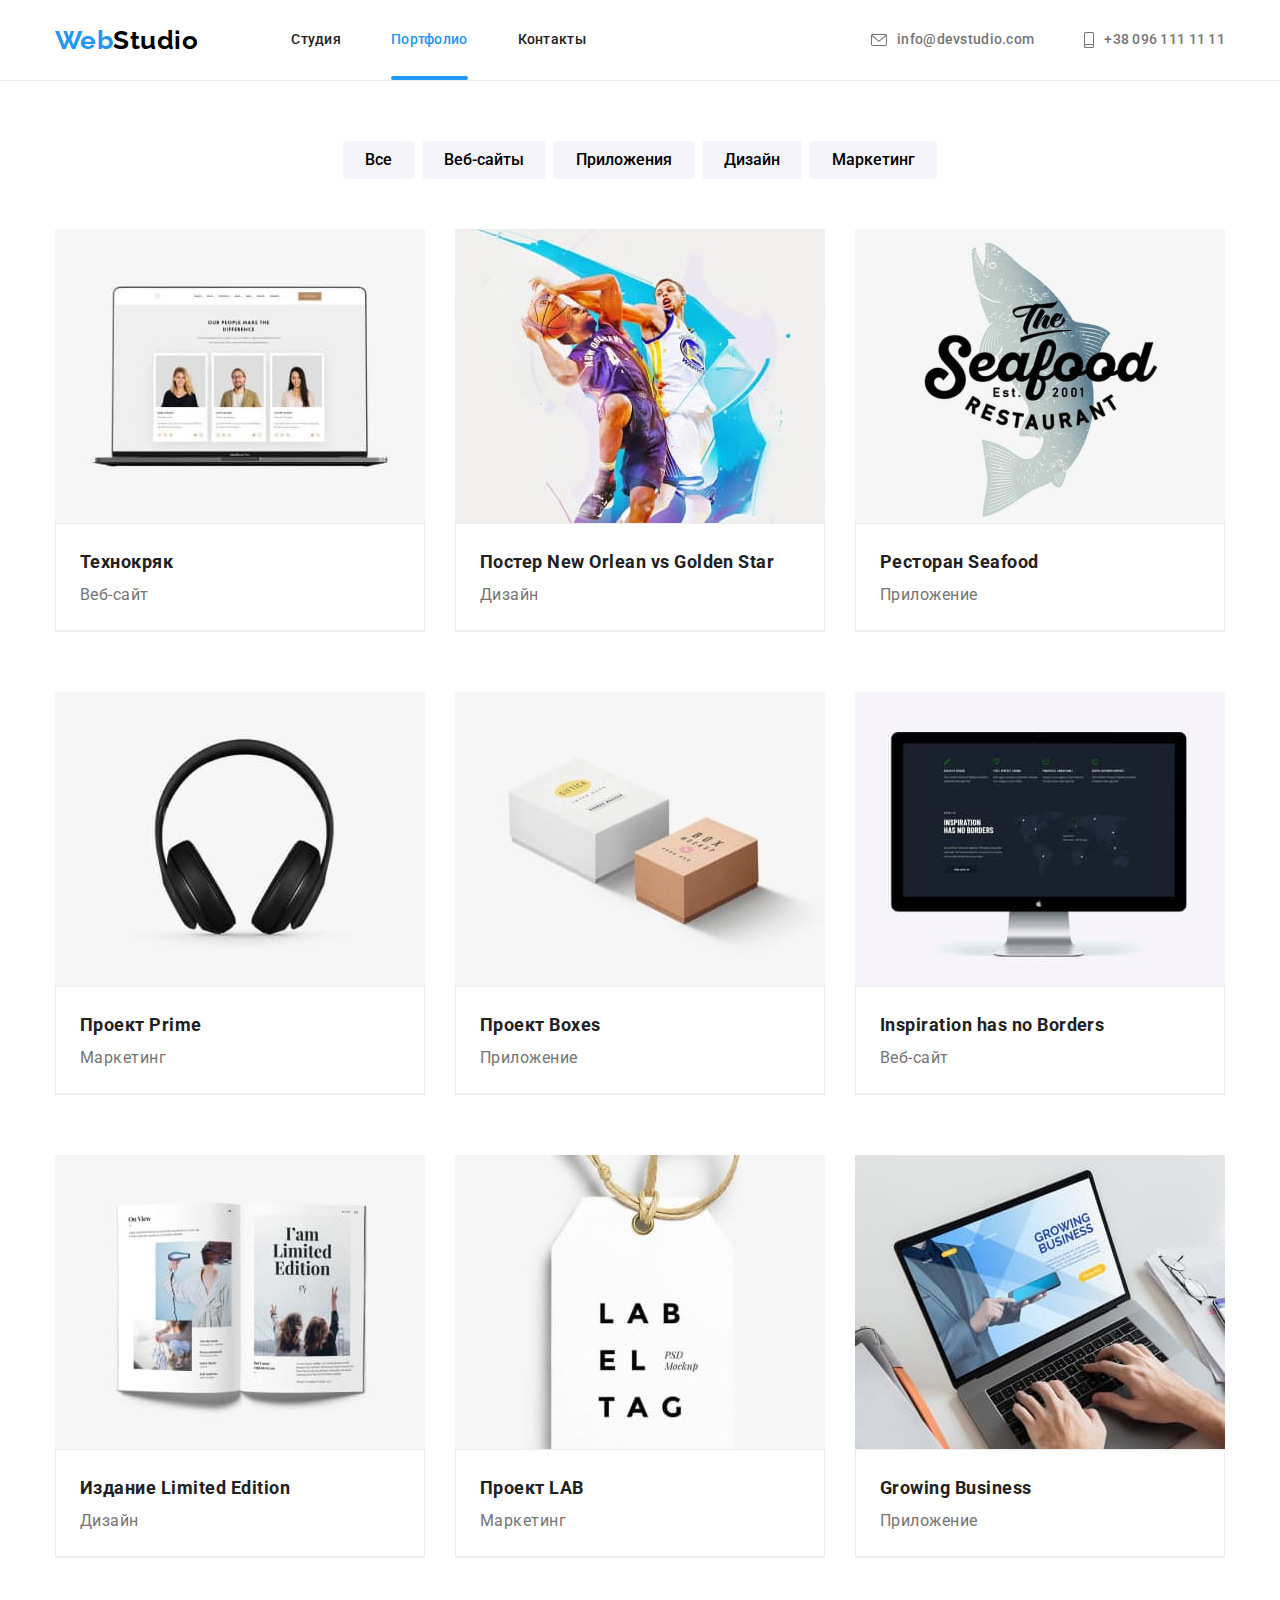
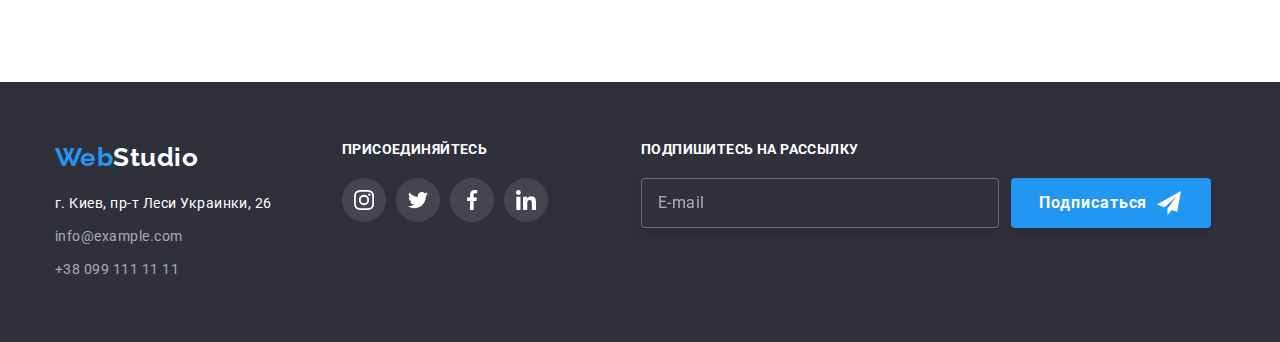
==== commit f7b365ef: "Завантажує всі фото" ====
--- a/portfolio.html
+++ b/portfolio.html
@@ -16,12 +16,12 @@
 <body>
 
 <header class="page-header">
-    <div class="header container">
+    <div class="header">
         <nav class="navigation">
             <a href="./index.html" class="logo"> <span class="logo-accent">Web</span>Studio</a>
 
        
-        <div class="menu-container js-menu-container" id="mobile-menu"></div>
+        <!-- <div class="menu-container js-menu-container" id="mobile-menu"></div> -->
         <ul class="site-nav list">
             <li class="header-link"> <a href="./index.html" class="nav-link link">Студия</a></li>
             <li class="header-link"> <a href="./index.html" class="nav-link link current">Портфолио</a></li>
@@ -51,7 +51,7 @@
 
 
         <button type="button" class="menu-open-btn" data-menu-open>
-            <svg class="menu-open-btn__icon" width="40" height="40" aria-label="Переключатель мобильного меню" aria-expanded="false"
+            <svg class="menu-open-btn__icon" width="24" height="16" aria-label="Переключатель мобильного меню" aria-expanded="false"
                 aria-controls="mobile-menu">
                 <use class="icon-menu" href="./images/icons.svg#icon-menu-mob"></use>
             </svg> </button>
@@ -129,43 +129,6 @@
 
 </header>
 
-
-
-
-    <!-- <header class="page-header">
-        <div class="header container">
-            <nav class="navigation">
-                <a href="./index.html" class="logo"> <span class="logo-accent">Web</span>Studio</a>
-    
-                <ul class="site-nav list">
-                    <li class="header-link"> <a href="./index.html" class="nav-link link">Студия</a></li>
-                    <li class="header-link"> <a href="./index.html" class="nav-link link current">Портфолио</a></li>
-                    <li class="header-link"> <a href="" class="nav-link link">Контакты</a></li>
-                </ul>
-            </nav>
-    
-            <div class="auth-nav-group">
-                <ul class="auth-nav list">
-                    <li class="header-link">
-    
-                        <a href="mailto:info@example.com" class="auth-nav mail">
-                            <svg class="email-icon" width="16" height="12">
-                                <use href="./images/icons.svg#icon-envelope">
-                                </use>
-                            </svg> info@devstudio.com
-                        </a>
-                    </li>
-    
-                    <li class="tel:header-link"> <a href="" class="auth-nav phone">
-                            <svg class="smartphone-icon" width="10" height="16">
-                                <use href="./images/icons.svg#icon-smartphone">
-                                </use>
-                            </svg>+38 096 111 11 11</a>
-                    </li>
-                </ul>
-            </div>
-        </div>
-    </header> -->
 
     <main>
         
@@ -189,8 +152,18 @@
         <li class="item-portfolio"><a href="" class="link">
             <div class="item-wrap">
             <div class="portfolio-img-text-thumb">
-                <img class="portfolio-image no-gap" src="./images/texnokrjak.jpg" alt="Фото с тремя роботниками" width="370" height="294">
-                <p class="portfolio-text-description">Технокряк это современная площадка распространения коронавируса. Компании используют эту платформу для цифрового
+<picture>
+    <source srcset="./images/texnokrjak.jpg 1x,
+                ./images/texnokrjak-desk-2x.jpg 2x" media="(min-width: 1200px)">
+
+    <source srcset="./images/texnokrjak-tab-1x.jpg 1x,
+                ./images/texnokrjak-tab-2x.jpg 2x" media="(min-width: 768px)">
+    <source srcset="./images/texnokrjak-mob-1x.jpg 1x,
+                ./images/texnokrjak-mob-2x.jpg 2x" media="(min-width: 480px)">
+
+    <img class="team-card__photo no-gap" src="./images/texnokrjak.jpg" alt="Фото с тремя роботниками">
+</picture>
+                 <p class="portfolio-text-description">Технокряк это современная площадка распространения коронавируса. Компании используют эту платформу для цифрового
             шпионажа и атак на защищённые сервера конкурентов.</p>
         </div>
             <div class="portfolio-text-wrap">
@@ -203,7 +176,17 @@
         <li class="item-portfolio"><a href="" class="link">
             <div class="item-wrap">
                <div class="portfolio-img-text-thumb">
-            <img class="portfolio-image no-gap" src="./images/basketball.jpg" alt="Баскетбол" width="370" height="294">
+                <picture>
+                    <source srcset="./images/basketball.jpg 1x,
+                                ./images/basketball-desk-2x.jpg 2x" media="(min-width: 1200px)">
+                
+                    <source srcset="./images/basketball-tab-1x.jpg 1x,
+                                ./images/basketball-tab-2x.jpg 2x" media="(min-width: 768px)">
+                    <source srcset="./images/basketball-mob-1x.jpg 1x,
+                                ./images/basketball-mob-2x.jpg 2x" media="(min-width: 480px)">
+                
+                    <img class="team-card__photo no-gap" src="./images/basketball.jpg" alt="Баскетбол">
+                </picture>
             <p class="portfolio-text-description">Технокряк это современная площадка распространения коронавируса. Компании
                 используют эту платформу для цифрового
                 шпионажа и атак на защищённые сервера конкурентов.</p>
@@ -218,7 +201,17 @@
         <li class="item-portfolio"><a href="" class="link">
             <div class="item-wrap">
                 <div class="portfolio-img-text-thumb">
-            <img class="portfolio-image no-gap" src="./images/seafood.jpg" alt="Лого ресторана" width="370" height="294">
+<picture>
+    <source srcset="./images/seafood.jpg 1x,
+                                ./images/seafood-desk-2x.jpg 2x" media="(min-width: 1200px)">
+
+    <source srcset="./images/seafood-tab-1x.jpg 1x,
+                                ./images/seafood-tab-2x.jpg 2x" media="(min-width: 768px)">
+    <source srcset="./images/seafood-mob-1x.jpg 1x,
+                                ./images/seafood-mob-2x.jpg 2x" media="(min-width: 480px)">
+
+    <img class="team-card__photo no-gap" src="./images/seafood.jpg" alt="Лого ресторана">
+</picture>
             <p class="portfolio-text-description">Технокряк это современная площадка распространения коронавируса. Компании
                 используют эту платформу для цифрового
                 шпионажа и атак на защищённые сервера конкурентов.</p>
@@ -233,7 +226,17 @@
         <li class="item-portfolio"><a href="" class="link">
             <div class="item-wrap">
                 <div class="portfolio-img-text-thumb">
-                <img class="portfolio-image no-gap" src="./images/naushnyky.jpg" alt="Фото наушников" width="370" height="294">
+<picture>
+    <source srcset="./images/naushnyky.jpg 1x,
+                                ./images/naushnyky-desk-2x.jpg 2x" media="(min-width: 1200px)">
+
+    <source srcset="./images/naushnyky-tab-1x.jpg 1x,
+                                ./images/naushnyky-tab-2x.jpg 2x" media="(min-width: 768px)">
+    <source srcset="./images/naushnyky-mob-1x.jpg 1x,
+                                ./images/naushnyky-mob-2x.jpg 2x" media="(min-width: 480px)">
+
+    <img class="team-card__photo no-gap" src="./images/naushnyky.jpg" alt="Фото наушников">
+</picture>
             <p class="portfolio-text-description">Технокряк это современная площадка распространения коронавируса. Компании
                 используют эту платформу для цифрового
                 шпионажа и атак на защищённые сервера конкурентов.</p>
@@ -248,7 +251,17 @@
         <li class="item-portfolio"><a href="" class="link">
             <div class="item-wrap">
                 <div class="portfolio-img-text-thumb">
-                <img class="portfolio-image no-gap" src="./images/boxes.jpg" alt="Фото коробок" width="370" height="294">
+<picture>
+    <source srcset="./images/boxes.jpg 1x,
+                                ./images/boxes-desk-2x.jpg 2x" media="(min-width: 1200px)">
+
+    <source srcset="./images/boxes-tab-1x.jpg 1x,
+                                ./images/boxes-tab-2x.jpg 2x" media="(min-width: 768px)">
+    <source srcset="./images/boxes-mob-1x.jpg 1x,
+                                ./images/boxes-mob-2x.jpg 2x" media="(min-width: 480px)">
+
+    <img class="team-card__photo no-gap" src="./images/boxes.jpg" alt="Фото коробок">
+</picture>
         <p class="portfolio-text-description">Технокряк это современная площадка распространения коронавируса. Компании
             используют эту платформу для цифрового
             шпионажа и атак на защищённые сервера конкурентов.</p>
@@ -263,7 +276,17 @@
         <li class="item-portfolio"><a href="" class="link">
             <div class="item-wrap">
                 <div class="portfolio-img-text-thumb">
-                <img class="portfolio-image no-gap" src="./images/komp.jpg" alt="Фото монитора" width="370" height="294">
+                    <picture>
+                        <source srcset="./images/komp.jpg 1x,
+                                                    ./images/komp-desk-2x.jpg 2x" media="(min-width: 1200px)">
+                    
+                        <source srcset="./images/komp-tab-1x.jpg 1x,
+                                                    ./images/komp-tab-2x.jpg 2x" media="(min-width: 768px)">
+                        <source srcset="./images/komp-mob-1x.jpg 1x,
+                                                    ./images/komp-mob-2x.jpg 2x" media="(min-width: 480px)">
+                    
+                        <img class="team-card__photo no-gap" src="./images/komp.jpg" alt="Фото монитора">
+                    </picture>
             <p class="portfolio-text-description">Технокряк это современная площадка распространения коронавируса. Компании
                 используют эту платформу для цифрового
                 шпионажа и атак на защищённые сервера конкурентов.</p>
@@ -278,7 +301,17 @@
         <li class="item-portfolio"><a href="" class="link">
             <div class="item-wrap">
                 <div class="portfolio-img-text-thumb">
-                <img class="portfolio-image no-gap" src="./images/book.jpg" alt="Фото книги" width="370" height="294">
+                    <picture>
+                        <source srcset="./images/book.jpg 1x,
+                                        ./images/book-desk-2x.jpg 2x" media="(min-width: 1200px)">
+                    
+                        <source srcset="./images/book-tab-1x.jpg 1x,
+                                        ./images/book-tab-2x.jpg 2x" media="(min-width: 768px)">
+                        <source srcset="./images/book-mob-1x.jpg 1x,
+                                         ./images/book-mob-2x.jpg 2x" media="(min-width: 480px)">
+                    
+                        <img class="team-card__photo no-gap" src="./images/book.jpg" alt="Фото книги">
+                    </picture>
             <p class="portfolio-text-description">Технокряк это современная площадка распространения коронавируса. Компании
                 используют эту платформу для цифрового
                 шпионажа и атак на защищённые сервера конкурентов.</p>
@@ -293,7 +326,16 @@
         <li class="item-portfolio"><a href="" class="link">
             <div class="item-wrap">
                 <div class="portfolio-img-text-thumb">
-                <img class="portfolio-image no-gap" src="./images/birka.jpg" alt="Фото бирки" width="370" height="294">
+<picture>
+    <source srcset="./images/birka.jpg 1x,
+                    ./images/birka-desk-2x.jpg 2x" media="(min-width: 1200px)">
+
+    <source srcset="./images/birka-tab-1x.jpg 1x,
+                    ./images/birka-tab-2x.jpg 2x" media="(min-width: 768px)">
+    <source srcset="./images/birka-mob-1x.jpg 1x,
+                    ./images/birka-mob-2x.jpg 2x" media="(min-width: 480px)">
+    <img class="team-card__photo no-gap" src="./images/birka.jpg" alt="Фото бирки">
+</picture>
             <p class="portfolio-text-description">Технокряк это современная площадка распространения коронавируса. Компании
                 используют эту платформу для цифрового
                 шпионажа и атак на защищённые сервера конкурентов.</p>
@@ -308,7 +350,16 @@
         <li class="item-portfolio"><a href="" class="link">
             <div class="item-wrap">
                 <div class="portfolio-img-text-thumb">
-                <img class="portfolio-image no-gap" src="./images/note.jpg" alt="Фото ноутбука" width="370" height="294">
+                    <picture>
+                        <source srcset="./images/note.jpg 1x,
+                                        ./images/note-desk-2x.jpg 2x" media="(min-width: 1200px)">
+                    
+                        <source srcset="./images/note-tab-1x.jpg 1x,
+                                        ./images/note-tab-2x.jpg 2x" media="(min-width: 768px)">
+                        <source srcset="./images/note-mob-1x.jpg 1x,
+                                        ./images/note-mob-2x.jpg 2x" media="(min-width: 480px)">
+                        <img class="team-card__photo no-gap" src="./images/note.jpg" alt="Фото ноутбука">
+                    </picture>
             <p class="portfolio-text-description">Технокряк это современная площадка распространения коронавируса. Компании
                 используют эту платформу для цифрового
                 шпионажа и атак на защищённые сервера конкурентов.</p>
--- a/css/main.min.css
+++ b/css/main.min.css
@@ -1,2 +1,2 @@
-* html{-webkit-box-sizing:border-box;box-sizing:border-box}p,h1,h2,h3,h4,h5,h6{margin:0px}ul,ol{margin-left:0px}button{cursor:pointer;outline:none;border:none}img{display:block;width:100%;max-width:100%;height:auto}:root{--bg-secondary: #e5e5e5;--border-header: #ececec;--primary-text-color: #212121;--accent-color: #2196f3;--secondary-text-color: #757575;--backgraund-main: #e5e5e5;--backdraund-black: #2f303a;--contacts-text-color: rgba(255, 255, 255, 0.6);--white-text-color: #ffffff;--bg-button-color: #f5f4fa;--button-hover-color: #188ce8;--border-portfolio: #eeeeee;--logo-header-black: #000000;--clients-link-border: #afb1b8;--timing-function: cubic-bezier(0.4, 0, 0.2, 1);--transition-duration: 250ms}body{color:var(--primary-text-color);text-decoration:none;font-family:Roboto, sans-serif;letter-spacing:0.03em}.list{list-style:none;padding:0px;margin:0px}.link{text-decoration:none}input{outline:none}textarea{outline:none}.visually-hidden{position:absolute;width:1px;height:1px;margin:-1px;border:0;padding:0;white-space:nowrap;-webkit-clip-path:inset(100%);clip-path:inset(100%);clip:rect(0 0 0 0);overflow:hidden}.container{width:100%;padding-right:15px;padding-left:15px;margin:0 auto}@media screen and (min-width: 480px){.container{width:480px}}@media screen and (min-width: 768px){.container{width:768px}}@media screen and (min-width: 1200px){.container{width:1200px}}.page-header{border-bottom:solid 1px var(--border-header)}.site-nav .link{color:var(--primary-text-color);font-weight:500;font-size:14px;line-height:1.14;letter-spacing:0.02em;text-decoration:none;display:-webkit-box;display:-ms-flexbox;display:flex;-ms-flex-wrap:wrap;flex-wrap:wrap;-webkit-transition:color var(--timing-function) var(--transition-duration);transition:color var(--timing-function) var(--transition-duration)}.site-nav .link:hover,.site-nav .link:focus{color:var(--accent-color)}.site-nav{display:-webkit-box;display:-ms-flexbox;display:flex}@media screen and (max-width: 767px){.site-nav{display:none}}.auth-nav{color:var(--secondary-text-color);font-weight:500;font-size:14px;line-height:1.14;letter-spacing:0.02em;text-decoration:none;display:-webkit-box;display:-ms-flexbox;display:flex;-webkit-box-align:center;-ms-flex-align:center;align-items:center;-webkit-transition:color var(--timing-function) var(--transition-duration);transition:color var(--timing-function) var(--transition-duration)}@media screen and (max-width: 767px){.auth-nav{display:none}}.auth-nav:hover,.auth-nav:focus{color:var(--accent-color)}.email-icon{margin-right:10px;fill:var(--secondary-text-color)}.auth-nav .mail:hover .email-icon,.auth-nav .mail:focus .email-icon{fill:var(--accent-color)}.smartphone-icon{margin-right:10px;fill:var(--secondary-text-color)}.auth-nav .phone:hover .smartphone-icon,.auth-nav .phone:focus .smartphone-icon{fill:var(--accent-color)}.header-link>.auth-nav{padding-top:32px;padding-bottom:32px}.auth-nav-group{margin-left:auto;display:-webkit-box;display:-ms-flexbox;display:flex}.navigation{display:-webkit-box;display:-ms-flexbox;display:flex}.nav-link{position:relative;padding-top:32px;padding-bottom:32px}.site-nav .current{color:var(--accent-color)}.site-nav .current::after{content:'';position:absolute;display:block;width:100%;height:4px;background-color:var(--accent-color);bottom:0;left:0;opacity:0;-webkit-transition:opacity 250ms var(--timing-function);transition:opacity 250ms var(--timing-function)}.site-nav .current::after,.site-nav .current::after{opacity:1;border-radius:2px}.header-link{display:block}.header-link:not(:last-child){margin-right:50px}.header{display:-webkit-box;display:-ms-flexbox;display:flex}.menu-open-btn{margin-left:auto;padding:12px 8px;background-color:var(--white-text-color)}@media screen and (min-width: 768px){.menu-open-btn{display:none}}.menu-open-btn__icon{-webkit-transition:fill var(--timing-function) var(--transition-duration);transition:fill var(--timing-function) var(--transition-duration)}.menu-open-btn__icon:hover{fill:var(--accent-color)}.menu-close-btn__icon{-webkit-transition:fill var(--timing-function) var(--transition-duration);transition:fill var(--timing-function) var(--transition-duration)}.menu-close-btn__icon:hover{fill:var(--accent-color)}.mob-menu{position:fixed;background-color:var(--white-text-color);top:0;left:0;width:100vw;height:100vw;z-index:1;padding-top:48px;padding-bottom:48px}@media screen and (min-width: 768px){.mob-menu{display:none}}.menu-close-btn{position:absolute;right:15px;top:10px;display:block;margin-left:auto;padding:12px 8px;background-color:var(--white-text-color)}.menu-close-btn:hover,.menu-close-btn:focus{color:var(--accent-color)}.mob-menu-list__link{font-weight:500;font-size:40px;line-height:1.17;letter-spacing:0.02em;text-decoration:none;color:var(--primary-text-color)}.mob-menu-list__link:hover,.mob-menu-list__link:focus{color:var(--accent-color);-webkit-transition:var(--timing-function) var(--transition-duration);transition:var(--timing-function) var(--transition-duration)}.mob-menu-list__item:not(:last-child){margin-bottom:32px}.mob-connect__tel{display:block;font-weight:500;font-size:34px;line-height:1.17;letter-spacing:0.02em;text-decoration:none;color:var(--accent-color);margin-bottom:32px}.mob-connect__mail{display:block;text-decoration:none;font-weight:500;font-size:24px;line-height:1.16;letter-spacing:0.02em;color:var(--secondary-text-color)}.mob-menu__connect{margin-bottom:64px}.mob-menu-social{display:-webkit-box;display:-ms-flexbox;display:flex;-webkit-box-orient:horizontal;-webkit-box-direction:normal;-ms-flex-direction:row;flex-direction:row}.mob-menu-social__item:not(:last-child){margin-right:20px}.mob-menu-social__link{font-weight:500;font-size:18px;line-height:1.22;letter-spacing:0.02em;color:var(--accent-color)}.container{height:100%;display:-webkit-box;display:-ms-flexbox;display:flex;-webkit-box-orient:vertical;-webkit-box-direction:normal;-ms-flex-direction:column;flex-direction:column;-webkit-box-pack:justify;-ms-flex-pack:justify;justify-content:space-between}.logo{color:var(--logo-header-black);font-family:Raleway, sans-serif;font-weight:bold;font-size:26px;line-height:1.19;text-decoration:none;display:-webkit-box;display:-ms-flexbox;display:flex;-webkit-box-align:center;-ms-flex-align:center;align-items:center;margin-right:93px}.logo-accent{color:var(--accent-color)}@media screen and (min-width: 480px){.section{padding-top:60px;padding-bottom:60px}}@media screen and (min-width: 1200px){.section{padding-bottom:94px;padding-bottom:94px}}.section-title{color:var(--primary-text-color);font-weight:bold;font-size:18px;line-height:2;text-decoration:none}.section-text{color:var(--secondary-text-color);font-size:16px;line-height:1.87;text-decoration:none}.backdrop{position:fixed;top:0;left:0;width:100vw;height:100vh;background-color:rgba(0,0,0,0.2);opacity:1;-webkit-transition:opacity var(--timing-function) var(--transition-duration),visibility var(--timing-function) var(--transition-duration);transition:opacity var(--timing-function) var(--transition-duration),visibility var(--timing-function) var(--transition-duration)}.backdrop.is-hidden{opacity:0;pointer-events:none;visibility:hidden}.backdrop.is-hidden .modal{-webkit-transform:translate(-50%, -50%) scale(0.9);transform:translate(-50%, -50%) scale(0.9)}.modal{position:absolute;top:50%;left:50%;-webkit-transform:translate(-50%, -50%);transform:translate(-50%, -50%);width:528px;min-height:581px;-webkit-box-shadow:0px 1px 3px rgba(0,0,0,0.12),0px 1px 1px rgba(0,0,0,0.14),0px 2px 1px rgba(0,0,0,0.2);box-shadow:0px 1px 3px rgba(0,0,0,0.12),0px 1px 1px rgba(0,0,0,0.14),0px 2px 1px rgba(0,0,0,0.2);border-radius:4px;background-color:var(--white-text-color);-webkit-transform:translate(-50%, -50%) scale(1);transform:translate(-50%, -50%) scale(1);-webkit-transition:-webkit-transform var(--transition-duration) var(--timing-function);transition:-webkit-transform var(--transition-duration) var(--timing-function);transition:transform var(--transition-duration) var(--timing-function);transition:transform var(--transition-duration) var(--timing-function), -webkit-transform var(--transition-duration) var(--timing-function)}.close-modal{position:absolute;display:-webkit-inline-box;display:-ms-inline-flexbox;display:inline-flex;-webkit-box-pack:center;-ms-flex-pack:center;justify-content:center;-webkit-box-align:center;-ms-flex-align:center;align-items:center;width:30px;height:30px;border:1px solid rgba(0,0,0,0.1);border-radius:50%;-webkit-box-sizing:border-box;box-sizing:border-box;background:var(--white-text-color);right:8px;top:8px;padding:6px;cursor:pointer}.close-modal__icon{-webkit-transition:fill var(--timing-function) var(--transition-duration);transition:fill var(--timing-function) var(--transition-duration)}.close-modal__icon:hover{fill:var(--accent-color)}.form{margin-right:auto;margin-left:auto;padding:40px}.form__group{position:relative;display:-webkit-box;display:-ms-flexbox;display:flex;-webkit-box-orient:vertical;-webkit-box-direction:normal;-ms-flex-direction:column;flex-direction:column;margin-bottom:10px;border-color:solid 1px var(--accent-color)}.form__group input:focus{border-color:var(--accent-color)}.form__group input{position:relative;margin:0;padding:0;padding-left:42px;border:1px solid rgba(33,33,33,0.2);-webkit-box-sizing:border-box;box-sizing:border-box;border-radius:4px;min-height:40px;width:100%;cursor:pointer}.form__group label{margin-bottom:4px;font-size:12px;line-height:1.16;letter-spacing:0.01em;color:var(--secondary-text-color);cursor:pointer}.form-group-span{position:relative}.modal__title{font-weight:bold;font-size:20px;line-height:1.15;text-align:center;letter-spacing:0.03em;margin-top:0;margin-bottom:12px;display:-webkit-box;display:-ms-flexbox;display:flex}.textarea{position:relative;resize:none;padding:12px 16px;border:1px solid rgba(33,33,33,0.2);-webkit-box-sizing:border-box;box-sizing:border-box;border-radius:4px;min-height:120px;cursor:pointer}.textarea:focus{border-color:var(--accent-color)}.textarea::-webkit-input-placeholder{font-size:12px;line-height:1.16;letter-spacing:0.01em;color:rgba(117,117,117,0.5)}.textarea:-ms-input-placeholder{font-size:12px;line-height:1.16;letter-spacing:0.01em;color:rgba(117,117,117,0.5)}.textarea::-ms-input-placeholder{font-size:12px;line-height:1.16;letter-spacing:0.01em;color:rgba(117,117,117,0.5)}.textarea::placeholder{font-size:12px;line-height:1.16;letter-spacing:0.01em;color:rgba(117,117,117,0.5)}.icon-modal{position:absolute;display:inline-block;width:12px;height:12px;left:12px;top:50%;-webkit-transform:translateY(-50%);transform:translateY(-50%)}.form-input:focus ~ .icon-modal{fill:var(--accent-color)}.form-agreement{display:-webkit-box;display:-ms-flexbox;display:flex;-webkit-box-pack:center;-ms-flex-pack:center;justify-content:center}.agree-text{font-size:14px;line-height:1.71;letter-spacing:0.03em;color:var(--secondary-text-color);display:-webkit-box;display:-ms-flexbox;display:flex;-webkit-box-align:center;-ms-flex-align:center;align-items:center;cursor:pointer}.agree-text span{width:16px;height:15px;border:2px solid var(--primary-text-color);border-radius:2px;margin-right:7px;display:-webkit-box;display:-ms-flexbox;display:flex;-webkit-box-align:center;-ms-flex-align:center;align-items:center;-webkit-box-pack:center;-ms-flex-pack:center;justify-content:center}.agree-icon{fill:transparent}.agree-check:checked+.agree-text .agree-icon{fill:var(--white-text-color)}.agree-check:checked+.agree-text span{background-color:var(--accent-color);border:none;fill:var(--white-text-color)}.agree-link{font-size:14px;line-height:1.71;letter-spacing:0.03em;-webkit-text-decoration-line:underline;text-decoration-line:underline;color:var(--accent-color)}.modal-btn-submit{border-radius:4px;min-width:200px;padding:10px 32px;margin-right:auto;margin-left:auto;margin-top:30px;background-color:var(--accent-color);color:var(--white-text-color);-webkit-box-shadow:0px 4px 4px rgba(0,0,0,0.15);box-shadow:0px 4px 4px rgba(0,0,0,0.15);font-family:inherit;font-weight:bold;font-size:16px;line-height:1.87;display:-webkit-box;display:-ms-flexbox;display:flex;-webkit-box-pack:center;-ms-flex-pack:center;justify-content:center;letter-spacing:0.06em;cursor:pointer;-webkit-transition:background-color var(--timing-function) var(--transition-duration);transition:background-color var(--timing-function) var(--transition-duration)}.modal-btn-submit:hover,.modal-btn-submit:hover{background-color:var(--button-hover-color)}.hero{background-color:var(--backdraund-black);background-image:-webkit-gradient(linear, left top, left bottom, from(rgba(47,48,58,0.4)), to(rgba(47,48,58,0.4))),url(../images/hero-image.jpg);background-image:linear-gradient(rgba(47,48,58,0.4), rgba(47,48,58,0.4)),url(../images/hero-image.jpg);background-repeat:no-repeat;background-position:center;background-size:cover;text-align:center;-webkit-box-align:center;-ms-flex-align:center;align-items:center}.hero__wrap{padding-bottom:200px;padding-top:200px}.hero__title{color:var(--white-text-color);font-weight:900;font-size:44px;line-height:1.36;text-align:center;letter-spacing:0.06em;text-transform:uppercase;margin-top:0px;margin-bottom:30px}.hero__button{border-radius:4px;min-width:200px;padding:10px 32px;margin-right:auto;margin-left:auto;background-color:var(--accent-color);color:var(--white-text-color);font-family:inherit;font-weight:bold;font-size:16px;line-height:1.87;display:-webkit-box;display:-ms-flexbox;display:flex;letter-spacing:0.06em;display:inline-block;cursor:pointer;-webkit-transition:background-color var(--timing-function) var(--transition-duration);transition:background-color var(--timing-function) var(--transition-duration)}.hero__button:hover,.hero__button:hover{background-color:var(--button-hover-color)}.features-description__title{color:var(--primary-text-color);margin-top:0px;margin-bottom:10px;font-weight:bold;font-size:14px;line-height:1.14;text-transform:uppercase}.features-description__text{color:var(--secondary-text-color);font-size:14px;line-height:1.71;margin-top:0px;margin-bottom:0px}.features-description__thumb{width:100%;height:120px;background-color:var(--bg-button-color);border-radius:4px;display:-webkit-box;display:-ms-flexbox;display:flex;background-size:auto;margin-bottom:30px;-webkit-box-align:center;-ms-flex-align:center;align-items:center;-webkit-box-pack:center;-ms-flex-pack:center;justify-content:center}.features-description__icon{display:block}@media screen and (min-width: 768px){.features-description{width:768px;display:-webkit-box;display:-ms-flexbox;display:flex;-ms-flex-wrap:wrap;flex-wrap:wrap;margin-left:-30px}}@media screen and (min-width: 1200px){.features-description{width:1200px}}@media screen and (min-width: 768px){.features-description>.features-description__item{-ms-flex-preferred-size:calc(100% / 2 - 30px);flex-basis:calc(100% / 2 - 30px);margin-left:30px}}@media screen and (min-width: 1200px){.features-description>.features-description__item{-ms-flex-preferred-size:calc(100% / 4 - 30px);flex-basis:calc(100% / 4 - 30px);margin-left:30px}}.section__features>.features-description__item:not(:last-child){margin-right:30px}@media screen and (max-width: 1199px){.features-description__item:not(:last-child){margin-bottom:30px}}@media screen and (max-width: 1199px){.activity{display:none}}.activity__title{margin-bottom:50px;font-weight:bold;font-size:36px;line-height:1.16;text-align:center}.section__activity>.activity__list{display:-webkit-box;display:-ms-flexbox;display:flex;-webkit-box-pack:justify;-ms-flex-pack:justify;justify-content:space-between}.activity__photo:not(:last-child){margin-right:30px}.activity__image.no-gap{display:block}.activity__photo-thumb{position:relative}.activity__photo-thumb::before{content:'';display:inline-block;position:absolute;width:370px;height:70px;background-color:rgba(47,48,58,0.8);bottom:0;left:0}.activity__description{content:'';display:inline-block;position:absolute;font-weight:bold;font-size:14px;line-height:1.14;text-align:center;letter-spacing:0.03em;text-transform:uppercase;color:var(--white-text-color);bottom:0;left:0;padding-top:27px;padding-left:82px;padding-bottom:27px;padding-left:83px}.team-bg{background-color:var(--bg-button-color)}.team-card__photo.no-gap{display:block}.team__title{margin-bottom:30px;font-weight:bold;font-size:28px;line-height:1.17;text-align:center}@media screen and (min-width: 1200px){.team__title{margin-bottom:50px;font-size:36px;line-height:1.16}}.team-card__name{font-weight:500;font-size:16px;line-height:1.18;text-align:center;margin-bottom:10px}.team-card__possition{color:var(--secondary-text-color);font-size:16px;line-height:1.18;text-align:center;margin-bottom:16px}.team-card{margin-bottom:-30px}@media screen and (min-width: 768px){.team-card{width:768px;display:-webkit-box;display:-ms-flexbox;display:flex;-ms-flex-wrap:wrap;flex-wrap:wrap;margin-left:-30px}}@media screen and (min-width: 1200px){.team-card{width:1200px;-ms-flex-wrap:nowrap;flex-wrap:nowrap;-ms-flex-pack:distribute;justify-content:space-around}}.team-card__list{background:var(--white-text-color);-webkit-box-shadow:0px 1px 3px rgba(0,0,0,0.12),0px 1px 1px rgba(0,0,0,0.14),0px 2px 1px rgba(0,0,0,0.2);box-shadow:0px 1px 3px rgba(0,0,0,0.12),0px 1px 1px rgba(0,0,0,0.14),0px 2px 1px rgba(0,0,0,0.2);border-radius:0px 0px 4px 4px}@media screen and (max-width: 767px){.team-card__list:not(:last-child){margin-bottom:30px}}@media screen and (min-width: 768px){.team-card__list{-ms-flex-preferred-size:calc(100% / 2 - 30px);flex-basis:calc(100% / 2 - 30px);margin-left:30px;margin-bottom:30px}}@media screen and (min-width: 1200px){.team-card__list{-ms-flex-preferred-size:calc(100% / 4 - 30px);flex-basis:calc(100% / 4 - 30px);margin-left:30px}}.team-card__content{padding-top:30px;padding-bottom:30px}.team-social{display:-webkit-box;display:-ms-flexbox;display:flex;-webkit-box-pack:center;-ms-flex-pack:center;justify-content:center}.team-social__link{width:44px;height:44px;border-radius:50%;background-color:var(--white-text-color);display:-webkit-box;display:-ms-flexbox;display:flex;-webkit-box-pack:center;-ms-flex-pack:center;justify-content:center;-webkit-box-align:center;-ms-flex-align:center;align-items:center;-webkit-transition:background-color var(--timing-function) var(--transition-duration);transition:background-color var(--timing-function) var(--transition-duration)}.team-social__link:hover,.team-social__link:focus{background-color:var(--accent-color)}.team-social__item+.team-social__item{margin-left:10px}.team-social__icon{fill:#afb1b8;-webkit-transition:background-color var(--timing-function) var(--transition-duration);transition:background-color var(--timing-function) var(--transition-duration);-webkit-transition:fill var(--timing-function) var(--transition-duration);transition:fill var(--timing-function) var(--transition-duration)}.team-social__link:hover .team-social__icon,.team-social__link:focus .team-social__icon{fill:var(--white-text-color)}.clients-box__title{margin-bottom:30px;font-weight:bold;font-size:28px;line-height:1.17;text-align:center}@media screen and (min-width: 1200px){.clients-box__title{margin-bottom:50px;font-size:36px;line-height:1.16}}@media screen and (min-width: 1200px){.clients{padding-bottom:94px}}.clients-list{display:-webkit-box;display:-ms-flexbox;display:flex;-webkit-box-pack:center;-ms-flex-pack:center;justify-content:center;-ms-flex-wrap:wrap;flex-wrap:wrap;margin-left:-30px;margin-bottom:-30px}.clients-list__item{margin-left:30px}@media screen and (max-width: 767px){.clients-list__item{-ms-flex-preferred-size:calc(100% / 2 - 30px);flex-basis:calc(100% / 2 - 30px);margin-bottom:30px}}@media screen and (min-width: 768px) and (max-width: 1199px){.clients-list__item{-ms-flex-preferred-size:calc(100% / 3 - 30px);flex-basis:calc(100% / 3 - 30px);margin-bottom:30px}}@media screen and (min-width: 1200px){.clients-list__item{-ms-flex-preferred-size:calc(100% / 6 - 30px);flex-basis:calc(100% / 6 - 30px)}}.clients-list__link{width:100%;height:92px;border:1px solid var(--clients-link-border);border-radius:4px;display:-webkit-box;display:-ms-flexbox;display:flex;-webkit-box-pack:center;-ms-flex-pack:center;justify-content:center;-webkit-box-align:center;-ms-flex-align:center;align-items:center;-webkit-transition:border-color var(--timing-function) var(--transition-duration);transition:border-color var(--timing-function) var(--transition-duration)}.clients-list__link:hover,.clients-list__link:focus{border-color:var(--accent-color)}.clients-list__logo{fill:var(--clients-link-border);-webkit-transition:fill var(--timing-function) var(--transition-duration);transition:fill var(--timing-function) var(--transition-duration)}.clients-list__link:hover .clients-list__logo,.clients-list__link:focus .clients-list__logo{fill:var(--accent-color)}.button-list{background-color:var(--bg-button-color);font-family:inherit;font-weight:500;font-size:16px;line-height:1.62;border-radius:4px;padding-top:6px;padding-bottom:6px;padding-right:22px;padding-left:22px;cursor:pointer;-webkit-transition:background-color var(--timing-function) var(--transition-duration),color var(--timing-function) var(--transition-duration),-webkit-box-shadow var(--timing-function) var(--transition-duration);transition:background-color var(--timing-function) var(--transition-duration),color var(--timing-function) var(--transition-duration),-webkit-box-shadow var(--timing-function) var(--transition-duration);transition:background-color var(--timing-function) var(--transition-duration),color var(--timing-function) var(--transition-duration),box-shadow var(--timing-function) var(--transition-duration);transition:background-color var(--timing-function) var(--transition-duration),color var(--timing-function) var(--transition-duration),box-shadow var(--timing-function) var(--transition-duration),-webkit-box-shadow var(--timing-function) var(--transition-duration)}.button-list:hover,.button-list:focus{color:var(--white-text-color);background-color:var(--accent-color);-webkit-box-shadow:0px 3px 1px rgba(0,0,0,0.1),0px 1px 2px rgba(0,0,0,0.08),0px 2px 2px rgba(0,0,0,0.12);box-shadow:0px 3px 1px rgba(0,0,0,0.1),0px 1px 2px rgba(0,0,0,0.08),0px 2px 2px rgba(0,0,0,0.12)}.button{padding:0px;margin:0;display:-webkit-box;display:-ms-flexbox;display:flex;margin-bottom:50px;display:flex;-webkit-box-pack:center;-ms-flex-pack:center;justify-content:center}.btn-portfolio:not(:last-child){margin-right:8px}@media screen and (min-width: 768px){.cards-portfolio{display:-webkit-box;display:-ms-flexbox;display:flex;-ms-flex-wrap:wrap;flex-wrap:wrap;-ms-flex-preferred-size:calc(100% / 2 - 30px);flex-basis:calc(100% / 2 - 30px)}}@media screen and (min-width: 1200px){.cards-portfolio{-ms-flex-preferred-size:calc(100% / 3- 30px);flex-basis:calc(100% / 3- 30px)}}.portfolio{padding:0px;margin:0px}@media screen and (min-width: 768px){.portfolio{display:-webkit-box;display:-ms-flexbox;display:flex;-ms-flex-wrap:wrap;flex-wrap:wrap;margin-left:-30px;margin-top:-30px}}.item-portfolio{margin-bottom:30px}@media screen and (min-width: 768px){.item-portfolio{-ms-flex-preferred-size:calc(100% / 2 - 30px);flex-basis:calc(100% / 2 - 30px);margin-left:30px;margin-top:30px}}@media screen and (min-width: 1200px){.item-portfolio{-ms-flex-preferred-size:calc(100% / 3 - 30px);flex-basis:calc(100% / 3 - 30px)}}.item-wrap{width:100%;border-bottom:1px solid var(--border-portfolio);-webkit-transition:-webkit-box-shadow var(--timing-function) var(--transition-duration);transition:-webkit-box-shadow var(--timing-function) var(--transition-duration);transition:box-shadow var(--timing-function) var(--transition-duration);transition:box-shadow var(--timing-function) var(--transition-duration), -webkit-box-shadow var(--timing-function) var(--transition-duration)}.item-wrap:hover,.item-wrap:focus{-webkit-box-shadow:0px 1px 1px rgba(0,0,0,0.12),0px 4px 4px rgba(0,0,0,0.06),1px 4px 6px rgba(0,0,0,0.16);box-shadow:0px 1px 1px rgba(0,0,0,0.12),0px 4px 4px rgba(0,0,0,0.06),1px 4px 6px rgba(0,0,0,0.16)}.portfolio-img-text-thumb{position:relative;overflow:hidden}.portfolio-text-description{position:absolute;top:0;left:0;background-color:rgba(33,150,243,0.9);font-size:18px;line-height:1.56;letter-spacing:0.03em;color:var(--white-text-color);padding:63px 24px;height:100%;-webkit-transform:translateY(100%);transform:translateY(100%);-webkit-transition:-webkit-transform var(--timing-function) var(--transition-duration);transition:-webkit-transform var(--timing-function) var(--transition-duration);transition:transform var(--timing-function) var(--transition-duration);transition:transform var(--timing-function) var(--transition-duration), -webkit-transform var(--timing-function) var(--transition-duration)}.item-portfolio:hover .portfolio-text-description,.item-portfolio:focus .portfolio-text-description{-webkit-transform:translateY(0);transform:translateY(0)}.portfolio-text-wrap{padding-top:20px;padding-bottom:20px;padding-right:24px;padding-left:24px;border:1px solid var(--border-portfolio)}.portfolio-image .no-gap{display:block}@media screen and (min-width: 768px){.footer__wrap--general{display:-webkit-box;display:-ms-flexbox;display:flex}}@media screen and (min-width: 768px) and (max-width: 1199px){.footer__wrap--general{text-align:center;-ms-flex-wrap:wrap;flex-wrap:wrap;-ms-flex-pack:distribute;justify-content:space-around}}.footer-contacts__logo-footer{color:var(--white-text-color);font-family:'Raleway', sans-serif;font-weight:bold;font-size:24px;line-height:1.16;text-decoration:none;display:block;margin-bottom:20px}@media screen and (min-width: 1200px){.footer-contacts__logo-footer{font-size:26px;line-height:1.19}}.address-text{font-style:normal}.address-city{font-style:normal}.address-city__address{color:var(--white-text-color);font-size:14px;line-height:1.71;text-decoration:none;display:block;margin-bottom:9px;-webkit-transition:color var(--timing-function) var(--transition-duration);transition:color var(--timing-function) var(--transition-duration)}.address-city__address:hover,.address-city__address:focus{color:var(--accent-color)}.address-text__contacts-main{color:var(--contacts-text-color);font-size:14px;line-height:1.71;text-decoration:none;display:block;-webkit-transition:color var(--timing-function) var(--transition-duration);transition:color var(--timing-function) var(--transition-duration)}.address-text__contacts-main:hover,.address-text__contacts-main:focus{color:var(--accent-color)}.address-text__contacts-main:not(:last-child){margin-bottom:9px}.contacts-email{display:inline-block}.footer{background-color:var(--backdraund-black);padding-top:60px;padding-bottom:60px}.footer-title{text-align:center;color:var(--white-text-color);margin-bottom:20px;height:16px;font-family:Roboto;font-weight:bold;font-size:14px;line-height:1.14;letter-spacing:0.03em;text-transform:uppercase;padding:0}.footer-social-box{padding-right:0px;padding-left:0px}@media screen and (min-width: 768px) and (max-width: 1199px){.footer-social-box{display:-webkit-box;display:-ms-flexbox;display:flex;-webkit-box-orient:vertical;-webkit-box-direction:normal;-ms-flex-direction:column;flex-direction:column}}@media screen and (min-width: 1200px){.footer-social-box{display:-webkit-box;display:-ms-flexbox;display:flex;-webkit-box-orient:vertical;-webkit-box-direction:normal;-ms-flex-direction:column;flex-direction:column;-webkit-box-pack:start;-ms-flex-pack:start;justify-content:flex-start;-webkit-box-align:baseline;-ms-flex-align:baseline;align-items:baseline;margin-left:70px}}@media screen and (max-width: 768px){.footer-social-box{margin-bottom:60px;width:100%}}.footer-social-list{display:-webkit-box;display:-ms-flexbox;display:flex;-webkit-box-pack:center;-ms-flex-pack:center;justify-content:center}.footer-social-list__link{width:44px;height:44px;border-radius:50%;background-color:rgba(255,255,255,0.1);display:-webkit-box;display:-ms-flexbox;display:flex;-webkit-box-pack:center;-ms-flex-pack:center;justify-content:center;-webkit-box-align:center;-ms-flex-align:center;align-items:center;-webkit-transition:background-color var(--timing-function) var(--transition-duration);transition:background-color var(--timing-function) var(--transition-duration)}.footer-social-list__link:hover,.footer-social-list__link:focus{background-color:var(--accent-color)}.footer-social-list__item+.footer-social-list__item{margin-left:10px}.footer-social-list__icon{fill:var(--white-text-color)}@media screen and (max-width: 1199px){.footer-contacts{text-align:center;margin-bottom:60px}}@media screen and (min-width: 1200px){.footer-contacts{white-space:nowrap}}@media screen and (min-width: 1200px){.subscribe-wrap{display:-webkit-box;display:-ms-flexbox;display:flex}}.footer__subscribe-box{padding-left:0;padding-right:0;width:100%}@media screen and (min-width: 768px){.footer__subscribe-box{display:-webkit-box;display:-ms-flexbox;display:flex;-webkit-box-orient:vertical;-webkit-box-direction:normal;-ms-flex-direction:column;flex-direction:column}}@media screen and (min-width: 768px) and (max-width: 1199px){.footer__subscribe-box{-webkit-box-align:stretch;-ms-flex-align:stretch;align-items:stretch}}@media screen and (min-width: 1200px){.footer__subscribe-box{margin-left:93px;-webkit-box-align:baseline;-ms-flex-align:baseline;align-items:baseline;-webkit-box-pack:start;-ms-flex-pack:start;justify-content:flex-start}}.footer__subscribe-box .footer-right-btn-wrap{display:-webkit-box;display:-ms-flexbox;display:flex}.footer__subscribe-box .btn-footer{border-radius:4px;min-width:200px;height:50px;padding:10px 28px;margin-right:auto;margin-left:auto;background-color:var(--accent-color);color:var(--white-text-color);-webkit-box-shadow:0px 4px 4px rgba(0,0,0,0.15);box-shadow:0px 4px 4px rgba(0,0,0,0.15);font-family:inherit;font-weight:bold;font-size:16px;line-height:1.87;display:-webkit-box;display:-ms-flexbox;display:flex;-webkit-box-align:center;-ms-flex-align:center;align-items:center;-webkit-box-orient:horizontal;-webkit-box-direction:normal;-ms-flex-direction:row;flex-direction:row;letter-spacing:0.06em;cursor:pointer;-webkit-transition:background-color var(--timing-function) var(--transition-duration);transition:background-color var(--timing-function) var(--transition-duration)}.footer__subscribe-box .btn-footer:hover,.footer__subscribe-box .btn-footer:focus{background-color:var(--button-hover-color)}.footer__subscribe-box .btn-footer__icon{display:inline-block;margin-left:10px;fill:var(--white-text-color)}.footer__subscribe-box .subscribe-wrap__mail-input{color:var(--white-text-color);padding-left:16px;padding-top:15px;padding-bottom:15px;width:100%;height:50px;border:1px solid rgba(255,255,255,0.3);-webkit-box-sizing:border-box;box-sizing:border-box;-webkit-filter:drop-shadow(0px 4px 4px rgba(0,0,0,0.15));filter:drop-shadow(0px 4px 4px rgba(0,0,0,0.15));border-radius:4px;background-color:var(--backdraund-black);margin-right:12px}.footer__subscribe-box .subscribe-wrap__mail-input::-webkit-input-placeholder{font-size:16px;line-height:1.25;-webkit-box-align:center;align-items:center;letter-spacing:0.03em;color:rgba(255,255,255,0.6)}.footer__subscribe-box .subscribe-wrap__mail-input:-ms-input-placeholder{font-size:16px;line-height:1.25;-ms-flex-align:center;align-items:center;letter-spacing:0.03em;color:rgba(255,255,255,0.6)}.footer__subscribe-box .subscribe-wrap__mail-input::-ms-input-placeholder{font-size:16px;line-height:1.25;-ms-flex-align:center;align-items:center;letter-spacing:0.03em;color:rgba(255,255,255,0.6)}.footer__subscribe-box .subscribe-wrap__mail-input::placeholder{font-size:16px;line-height:1.25;-webkit-box-align:center;-ms-flex-align:center;align-items:center;letter-spacing:0.03em;color:rgba(255,255,255,0.6)}@media screen and (min-width: 480px){.footer__subscribe-box .subscribe-wrap__mail-input{width:450px}}@media screen and (max-width: 1199px){.footer__subscribe-box .subscribe-wrap__mail-input{margin-bottom:20px}}@media screen and (min-width: 1200px){.footer__subscribe-box .subscribe-wrap__mail-input{width:358px}}
+* html{box-sizing:border-box}p,h1,h2,h3,h4,h5,h6{margin:0px}ul,ol{margin-left:0px}button{cursor:pointer;outline:none;border:none}img{display:block;width:100%;max-width:100%;height:auto}:root{--bg-secondary: #e5e5e5;--border-header: #ececec;--primary-text-color: #212121;--accent-color: #2196f3;--secondary-text-color: #757575;--backgraund-main: #e5e5e5;--backdraund-black: #2f303a;--contacts-text-color: rgba(255, 255, 255, 0.6);--white-text-color: #ffffff;--bg-button-color: #f5f4fa;--button-hover-color: #188ce8;--border-portfolio: #eeeeee;--logo-header-black: #000000;--clients-link-border: #afb1b8;--timing-function: cubic-bezier(0.4, 0, 0.2, 1);--transition-duration: 250ms}body{color:var(--primary-text-color);text-decoration:none;font-family:Roboto, sans-serif;letter-spacing:0.03em}.list{list-style:none;padding:0px;margin:0px}.link{text-decoration:none}input{outline:none}textarea{outline:none}.visually-hidden{position:absolute;width:1px;height:1px;margin:-1px;border:0;padding:0;white-space:nowrap;clip-path:inset(100%);clip:rect(0 0 0 0);overflow:hidden}.container{width:100%;padding-right:15px;padding-left:15px;margin:0 auto}@media screen and (min-width: 480px){.container{width:480px}}@media screen and (min-width: 768px){.container{width:768px}}@media screen and (min-width: 1200px){.container{width:1200px}}.page-header{border-bottom:solid 1px var(--border-header)}.site-nav .link{color:var(--primary-text-color);font-weight:500;font-size:14px;line-height:1.14;letter-spacing:0.02em;text-decoration:none;display:flex;flex-wrap:wrap;transition:color var(--timing-function) var(--transition-duration)}.site-nav .link:hover,.site-nav .link:focus{color:var(--accent-color)}.site-nav{display:flex}@media screen and (max-width: 767px){.site-nav{display:none}}.auth-nav{color:var(--secondary-text-color);font-weight:500;font-size:14px;line-height:1.14;letter-spacing:0.02em;text-decoration:none;display:flex;align-items:center;transition:color var(--timing-function) var(--transition-duration)}@media screen and (max-width: 767px){.auth-nav{display:none}}.auth-nav:hover,.auth-nav:focus{color:var(--accent-color)}.email-icon{margin-right:10px;fill:var(--secondary-text-color)}.auth-nav .mail:hover .email-icon,.auth-nav .mail:focus .email-icon{fill:var(--accent-color)}.smartphone-icon{margin-right:10px;fill:var(--secondary-text-color)}.auth-nav .phone:hover .smartphone-icon,.auth-nav .phone:focus .smartphone-icon{fill:var(--accent-color)}.header-link>.auth-nav{padding-top:32px;padding-bottom:32px}.auth-nav-group{margin-left:auto;display:flex}.navigation{display:flex}.nav-link{position:relative;padding-top:32px;padding-bottom:32px}.site-nav .current{color:var(--accent-color)}.site-nav .current::after{content:'';position:absolute;display:block;width:100%;height:4px;background-color:var(--accent-color);bottom:0;left:0;opacity:0;transition:opacity 250ms var(--timing-function)}.site-nav .current::after,.site-nav .current::after{opacity:1;border-radius:2px}.header-link{display:block}.header-link:not(:last-child){margin-right:50px}.header{display:flex;flex-direction:row;width:100%;padding-right:15px;padding-left:15px;margin:0 auto}@media screen and (min-width: 480px){.header{width:480px}}@media screen and (min-width: 768px){.header{width:768px}}@media screen and (min-width: 1200px){.header{width:1200px}}.menu-open-btn{margin-left:auto;padding:12px 8px;background-color:var(--white-text-color)}@media screen and (min-width: 768px){.menu-open-btn{display:none}}.menu-open-btn__icon{transition:fill var(--timing-function) var(--transition-duration)}.menu-open-btn__icon:hover{fill:var(--accent-color)}.menu-close-btn__icon{transition:fill var(--timing-function) var(--transition-duration)}.menu-close-btn__icon:hover{fill:var(--accent-color)}.mob-menu{position:fixed;background-color:var(--white-text-color);top:0;left:0;width:100vw;height:100vh;z-index:1;padding-top:48px;padding-bottom:48px;opacity:1;transition:opacity var(--timing-function) var(--transition-duration),visibility var(--timing-function) var(--transition-duration)}@media screen and (min-width: 768px){.mob-menu{display:none}}.mob-menu.is-hidden{opacity:0;pointer-events:none;visibility:hidden}.menu-close-btn{position:absolute;right:15px;top:10px;display:block;margin-left:auto;padding:12px 8px;background-color:var(--white-text-color)}.menu-close-btn:hover,.menu-close-btn:focus{color:var(--accent-color)}.mob-menu-list__link{font-weight:500;font-size:40px;line-height:1.17;letter-spacing:0.02em;text-decoration:none;color:var(--primary-text-color)}.mob-menu-list__link:hover,.mob-menu-list__link:focus{color:var(--accent-color);transition:var(--timing-function) var(--transition-duration)}.mob-menu-list__item:not(:last-child){margin-bottom:32px}.mob-connect__tel{display:block;font-weight:500;font-size:34px;line-height:1.17;letter-spacing:0.02em;text-decoration:none;color:var(--accent-color);margin-bottom:32px}.mob-connect__mail{display:block;text-decoration:none;font-weight:500;font-size:24px;line-height:1.16;letter-spacing:0.02em;color:var(--secondary-text-color)}.mob-menu__connect{margin-bottom:64px}.mob-menu-social{display:flex;flex-direction:row}.mob-menu-social__item:not(:last-child){padding-right:10px;margin-right:10px;border-right:1px solid rgba(33,33,33,0.2)}.mob-menu-social__link{font-weight:500;font-size:18px;line-height:1.22;letter-spacing:0.02em;color:var(--accent-color)}.container{height:100%;display:flex;flex-direction:column;justify-content:space-between}.logo{color:var(--logo-header-black);font-family:Raleway, sans-serif;font-weight:bold;font-size:26px;line-height:1.19;text-decoration:none;display:flex;align-items:center;margin-right:93px}.logo-accent{color:var(--accent-color)}.section{padding-top:60px;padding-bottom:60px}@media screen and (min-width: 1200px){.section{padding-bottom:94px;padding-bottom:94px}}.section-title{color:var(--primary-text-color);font-weight:bold;font-size:18px;line-height:2;text-decoration:none}.section-text{color:var(--secondary-text-color);font-size:16px;line-height:1.87;text-decoration:none}.backdrop{position:fixed;top:0;left:0;width:100vw;height:100vh;background-color:rgba(0,0,0,0.2);opacity:1;transition:opacity var(--timing-function) var(--transition-duration),visibility var(--timing-function) var(--transition-duration)}.backdrop.is-hidden{opacity:0;pointer-events:none;visibility:hidden}.backdrop.is-hidden .modal{transform:translate(-50%, -50%) scale(0.9)}.modal{position:absolute;top:50%;left:50%;transform:translate(-50%, -50%);width:90vw;min-height:581px;box-shadow:0px 1px 3px rgba(0,0,0,0.12),0px 1px 1px rgba(0,0,0,0.14),0px 2px 1px rgba(0,0,0,0.2);border-radius:4px;background-color:var(--white-text-color);transform:translate(-50%, -50%) scale(1);transition:transform var(--transition-duration) var(--timing-function)}@media screen and (min-width: 480px){.modal{width:450px}}@media screen and (min-width: 1200px){.modal{width:528px}}.close-modal{position:absolute;display:inline-flex;justify-content:center;align-items:center;width:30px;height:30px;border:1px solid rgba(0,0,0,0.1);border-radius:50%;box-sizing:border-box;background:var(--white-text-color);right:8px;top:8px;padding:6px;cursor:pointer}.close-modal__icon{transition:fill var(--timing-function) var(--transition-duration)}.close-modal__icon:hover{fill:var(--accent-color)}.form{margin-right:auto;margin-left:auto;padding:40px}.form__group{position:relative;display:flex;flex-direction:column;margin-bottom:10px;border-color:solid 1px var(--accent-color)}.form__group input:focus{border-color:var(--accent-color)}.form__group input{position:relative;margin:0;padding:0;padding-left:42px;border:1px solid rgba(33,33,33,0.2);box-sizing:border-box;border-radius:4px;min-height:40px;width:100%;cursor:pointer}.form__group label{margin-bottom:4px;font-size:12px;line-height:1.16;letter-spacing:0.01em;color:var(--secondary-text-color);cursor:pointer}.form-group-span{position:relative}.modal__title{font-weight:bold;font-size:20px;line-height:1.5;text-align:center;letter-spacing:0.03em;margin-top:0;margin-bottom:12px;display:flex}@media screen and (min-width: 1200px){.modal__title{font-size:20px;line-height:1.15}}.textarea{position:relative;resize:none;padding:12px 16px;border:1px solid rgba(33,33,33,0.2);box-sizing:border-box;border-radius:4px;min-height:120px;cursor:pointer}.textarea:focus{border-color:var(--accent-color)}.textarea::placeholder{font-size:14px;line-height:1.14;letter-spacing:0.01em;color:rgba(117,117,117,0.5)}@media screen and (min-width: 1200px){.textarea::placeholder{font-size:12px;line-height:1.16}}.icon-modal{position:absolute;display:inline-block;width:12px;height:12px;left:12px;top:50%;transform:translateY(-50%)}.form-input:focus ~ .icon-modal{fill:var(--accent-color)}.form-agreement{display:flex;justify-content:center}.agree-text{font-size:12px;line-height:1.16;letter-spacing:0.03em;color:var(--secondary-text-color);display:flex;align-items:center;cursor:pointer}@media screen and (min-width: 1200px){.agree-text{font-size:14px;line-height:1.71}}.agree-text span{width:16px;height:15px;border:2px solid var(--primary-text-color);border-radius:2px;margin-right:7px;display:flex;align-items:center;justify-content:center}.agree-icon{fill:transparent}.agree-check:checked+.agree-text .agree-icon{fill:var(--white-text-color)}.agree-check:checked+.agree-text span{background-color:var(--accent-color);border:none;fill:var(--white-text-color)}.agree-link{font-size:14px;line-height:1.71;letter-spacing:0.03em;text-decoration-line:underline;color:var(--accent-color)}.modal-btn-submit{border-radius:4px;min-width:200px;padding:10px 32px;margin-right:auto;margin-left:auto;margin-top:30px;background-color:var(--accent-color);color:var(--white-text-color);box-shadow:0px 4px 4px rgba(0,0,0,0.15);font-family:inherit;font-weight:bold;font-size:16px;line-height:1.87;display:flex;justify-content:center;letter-spacing:0.06em;cursor:pointer;transition:background-color var(--timing-function) var(--transition-duration)}.modal-btn-submit:hover,.modal-btn-submit:hover{background-color:var(--button-hover-color)}.hero{background-color:var(--backdraund-black);background-image:linear-gradient(rgba(47,48,58,0.4), rgba(47,48,58,0.4)),url(../images/hero-bg-mob-1x.jpg);background-repeat:no-repeat;background-position:center;background-size:cover;text-align:center;align-items:center}@media (min-device-pixel-ratio: 2), (min-resolution: 192dpi), (min-resolution: 2dppx){.hero{background-image:linear-gradient(rgba(47,48,58,0.4), rgba(47,48,58,0.4)),url(../images/hero-bg-mob-2x.jpg)}}@media screen and (min-width: 768px){.hero{background-image:linear-gradient(rgba(47,48,58,0.4), rgba(47,48,58,0.4)),url(../images/hero-bg-tab-1x.jpg)}}@media screen and (min-width: 768px) and (min-device-pixel-ratio: 2), screen and (min-width: 768px) and (min-resolution: 192dpi), screen and (min-width: 768px) and (min-resolution: 2dppx){.hero{background-image:linear-gradient(rgba(47,48,58,0.4), rgba(47,48,58,0.4)),url(../images/hero-bg-tab-2x.jpg)}}@media screen and (min-width: 1200px){.hero{background-image:linear-gradient(rgba(47,48,58,0.4), rgba(47,48,58,0.4)),url(../images/hero-bg-desk-1x.jpg)}}@media screen and (min-width: 1200px) and (min-device-pixel-ratio: 2), screen and (min-width: 1200px) and (min-resolution: 192dpi), screen and (min-width: 1200px) and (min-resolution: 2dppx){.hero{background-image:linear-gradient(rgba(47,48,58,0.4), rgba(47,48,58,0.4)),url(../images/hero-bg-desk-2x.jpg)}}.hero__wrap{padding-bottom:118px;padding-top:118px}@media screen and (min-width: 1200px){.hero__wrap{padding-bottom:200px;padding-top:200px}}.hero__title{color:var(--white-text-color);font-weight:900;font-size:26px;line-height:1.62;text-align:center;letter-spacing:0.06em;text-transform:uppercase;margin-top:0px;margin-bottom:30px}@media screen and (min-width: 1200px){.hero__title{font-size:44px;line-height:1.36}}.hero__button{border-radius:4px;min-width:200px;padding:10px 32px;margin-right:auto;margin-left:auto;background-color:var(--accent-color);color:var(--white-text-color);font-family:inherit;font-weight:bold;font-size:16px;line-height:1.87;display:flex;letter-spacing:0.06em;display:inline-block;cursor:pointer;transition:background-color var(--timing-function) var(--transition-duration)}.hero__button:hover,.hero__button:hover{background-color:var(--button-hover-color)}.features-description__title{color:var(--primary-text-color);margin-top:0px;margin-bottom:10px;font-weight:bold;font-size:14px;line-height:1.14;text-transform:uppercase}.features-description__text{color:var(--secondary-text-color);font-size:14px;line-height:1.71;margin-top:0px;margin-bottom:0px}.features-description__thumb{width:100%;height:120px;background-color:var(--bg-button-color);border-radius:4px;display:flex;background-size:auto;margin-bottom:30px;align-items:center;justify-content:center}.features-description__icon{display:block}@media screen and (min-width: 768px){.features-description{width:768px;display:flex;flex-wrap:wrap;margin-left:-30px}}@media screen and (min-width: 1200px){.features-description{width:1200px}}@media screen and (min-width: 768px){.features-description>.features-description__item{flex-basis:calc(100% / 2 - 30px);margin-left:30px}}@media screen and (min-width: 1200px){.features-description>.features-description__item{flex-basis:calc(100% / 4 - 30px);margin-left:30px}}.section__features>.features-description__item:not(:last-child){margin-right:30px}@media screen and (max-width: 1199px){.features-description__item:not(:last-child){margin-bottom:30px}}@media screen and (max-width: 1199px){.activity{display:none}}.activity__title{margin-bottom:50px;font-weight:bold;font-size:36px;line-height:1.16;text-align:center}.section__activity>.activity__list{display:flex;justify-content:space-between}.activity__photo:not(:last-child){margin-right:30px}.activity__image.no-gap{display:block}.activity__photo-thumb{position:relative}.activity__photo-thumb::before{content:'';display:inline-block;position:absolute;width:370px;height:70px;background-color:rgba(47,48,58,0.8);bottom:0;left:0}.activity__description{content:'';display:inline-block;position:absolute;font-weight:bold;font-size:14px;line-height:1.14;text-align:center;letter-spacing:0.03em;text-transform:uppercase;color:var(--white-text-color);bottom:0;left:0;padding-top:27px;padding-left:82px;padding-bottom:27px;padding-left:83px}.team-bg{background-color:var(--bg-button-color)}.team-card__photo.no-gap{display:block}.team__title{margin-bottom:30px;font-weight:bold;font-size:28px;line-height:1.17;text-align:center}@media screen and (min-width: 1200px){.team__title{margin-bottom:50px;font-size:36px;line-height:1.16}}.team-card__name{font-weight:500;font-size:16px;line-height:1.18;text-align:center;margin-bottom:10px}.team-card__possition{color:var(--secondary-text-color);font-size:16px;line-height:1.18;text-align:center;margin-bottom:16px}.team-card{margin-bottom:-30px}@media screen and (min-width: 768px){.team-card{width:768px;display:flex;flex-wrap:wrap;margin-left:-30px}}@media screen and (min-width: 1200px){.team-card{width:1200px;flex-wrap:nowrap;justify-content:space-around}}.team-card__list{background:var(--white-text-color);box-shadow:0px 1px 3px rgba(0,0,0,0.12),0px 1px 1px rgba(0,0,0,0.14),0px 2px 1px rgba(0,0,0,0.2);border-radius:0px 0px 4px 4px}@media screen and (max-width: 767px){.team-card__list:not(:last-child){margin-bottom:30px}}@media screen and (min-width: 768px){.team-card__list{flex-basis:calc(100% / 2 - 30px);margin-left:30px;margin-bottom:30px}}@media screen and (min-width: 1200px){.team-card__list{flex-basis:calc(100% / 4 - 30px);margin-left:30px}}.team-card__content{padding-top:30px;padding-bottom:30px}.team-social{display:flex;justify-content:center}.team-social__link{width:44px;height:44px;border-radius:50%;background-color:var(--white-text-color);display:flex;justify-content:center;align-items:center;transition:background-color var(--timing-function) var(--transition-duration)}.team-social__link:hover,.team-social__link:focus{background-color:var(--accent-color)}.team-social__item+.team-social__item{margin-left:10px}.team-social__icon{fill:#afb1b8;transition:background-color var(--timing-function) var(--transition-duration);transition:fill var(--timing-function) var(--transition-duration)}.team-social__link:hover .team-social__icon,.team-social__link:focus .team-social__icon{fill:var(--white-text-color)}.clients-box__title{margin-bottom:30px;font-weight:bold;font-size:28px;line-height:1.17;text-align:center}@media screen and (min-width: 1200px){.clients-box__title{margin-bottom:50px;font-size:36px;line-height:1.16}}@media screen and (min-width: 1200px){.clients{padding-bottom:94px}}.clients-list{display:flex;justify-content:center;flex-wrap:wrap;margin-left:-30px;margin-bottom:-30px}.clients-list__item{margin-left:30px}@media screen and (max-width: 767px){.clients-list__item{flex-basis:calc(100% / 2 - 30px);margin-bottom:30px}}@media screen and (min-width: 768px) and (max-width: 1199px){.clients-list__item{flex-basis:calc(100% / 3 - 30px);margin-bottom:30px}}@media screen and (min-width: 1200px){.clients-list__item{flex-basis:calc(100% / 6 - 30px)}}.clients-list__link{width:100%;height:92px;border:1px solid var(--clients-link-border);border-radius:4px;display:flex;justify-content:center;align-items:center;transition:border-color var(--timing-function) var(--transition-duration)}.clients-list__link:hover,.clients-list__link:focus{border-color:var(--accent-color)}.clients-list__logo{fill:var(--clients-link-border);transition:fill var(--timing-function) var(--transition-duration)}.clients-list__link:hover .clients-list__logo,.clients-list__link:focus .clients-list__logo{fill:var(--accent-color)}.button-list{background-color:var(--bg-button-color);font-family:inherit;font-weight:500;font-size:16px;line-height:1.62;border-radius:4px;padding-top:6px;padding-bottom:6px;padding-right:22px;padding-left:22px;cursor:pointer;transition:background-color var(--timing-function) var(--transition-duration),color var(--timing-function) var(--transition-duration),box-shadow var(--timing-function) var(--transition-duration)}.button-list:hover,.button-list:focus{color:var(--white-text-color);background-color:var(--accent-color);box-shadow:0px 3px 1px rgba(0,0,0,0.1),0px 1px 2px rgba(0,0,0,0.08),0px 2px 2px rgba(0,0,0,0.12)}.button{padding:0px;margin:0;display:flex;margin-bottom:50px;display:flex;justify-content:center}@media screen and (max-width: 767px){.button{flex-wrap:wrap;justify-content:flex-start;margin-bottom:40px}}@media screen and (max-width: 767px){.btn-portfolio:not(:last-child){margin-bottom:15px}}.btn-portfolio:not(:last-child){margin-right:8px}@media screen and (min-width: 768px){.cards-portfolio{display:flex;flex-wrap:wrap;flex-basis:calc(100% / 2 - 30px)}}@media screen and (min-width: 1200px){.cards-portfolio{flex-basis:calc(100% / 3- 30px)}}.portfolio{padding:0px;margin:0px}@media screen and (min-width: 768px){.portfolio{display:flex;flex-wrap:wrap;margin-left:-30px;margin-top:-30px}}.item-portfolio{margin-bottom:30px}@media screen and (min-width: 768px){.item-portfolio{flex-basis:calc(100% / 2 - 30px);margin-left:30px;margin-top:30px}}@media screen and (min-width: 1200px){.item-portfolio{flex-basis:calc(100% / 3 - 30px)}}.item-wrap{width:100%;border-bottom:1px solid var(--border-portfolio);transition:box-shadow var(--timing-function) var(--transition-duration)}.item-wrap:hover,.item-wrap:focus{box-shadow:0px 1px 1px rgba(0,0,0,0.12),0px 4px 4px rgba(0,0,0,0.06),1px 4px 6px rgba(0,0,0,0.16)}.portfolio-img-text-thumb{position:relative;overflow:hidden}.portfolio-text-description{position:absolute;top:0;left:0;background-color:rgba(33,150,243,0.9);font-size:18px;line-height:1.56;letter-spacing:0.03em;color:var(--white-text-color);padding:63px 24px;height:100%;transform:translateY(100%);transition:transform var(--timing-function) var(--transition-duration)}.item-portfolio:hover .portfolio-text-description,.item-portfolio:focus .portfolio-text-description{transform:translateY(0)}.portfolio-text-wrap{padding-top:20px;padding-bottom:20px;padding-right:24px;padding-left:24px;border:1px solid var(--border-portfolio)}.portfolio-image .no-gap{display:block}@media screen and (min-width: 768px){.footer__wrap--general{display:flex}}@media screen and (min-width: 768px){.footer__wrap--general{flex-direction:row}}@media screen and (min-width: 768px) and (max-width: 1199px){.footer__wrap--general{text-align:center;flex-wrap:wrap;justify-content:space-around}}.footer-contacts__logo-footer{color:var(--white-text-color);font-family:'Raleway', sans-serif;font-weight:bold;font-size:24px;line-height:1.16;text-decoration:none;display:block;margin-bottom:20px}@media screen and (min-width: 1200px){.footer-contacts__logo-footer{font-size:26px;line-height:1.19}}.address-text{font-style:normal}.address-city{font-style:normal}.address-city__address{color:var(--white-text-color);font-size:14px;line-height:1.71;text-decoration:none;display:block;margin-bottom:9px;transition:color var(--timing-function) var(--transition-duration)}.address-city__address:hover,.address-city__address:focus{color:var(--accent-color)}.address-text__contacts-main{color:var(--contacts-text-color);font-size:14px;line-height:1.71;text-decoration:none;display:block;transition:color var(--timing-function) var(--transition-duration)}.address-text__contacts-main:hover,.address-text__contacts-main:focus{color:var(--accent-color)}.address-text__contacts-main:not(:last-child){margin-bottom:9px}.contacts-email{display:inline-block}.footer{background-color:var(--backdraund-black);padding-top:60px;padding-bottom:60px}.footer-title{text-align:center;color:var(--white-text-color);margin-bottom:20px;height:16px;font-family:Roboto;font-weight:bold;font-size:14px;line-height:1.14;letter-spacing:0.03em;text-transform:uppercase;padding:0}.footer-social-box{padding-right:0px;padding-left:0px}@media screen and (min-width: 768px) and (max-width: 1199px){.footer-social-box{display:flex;flex-direction:column}}@media screen and (min-width: 1200px){.footer-social-box{display:flex;flex-direction:column;justify-content:flex-start;align-items:baseline;margin-left:70px}}@media screen and (max-width: 768px){.footer-social-box{margin-bottom:60px;width:100%}}.footer-social-list{display:flex;justify-content:center}.footer-social-list__link{width:44px;height:44px;border-radius:50%;background-color:rgba(255,255,255,0.1);display:flex;justify-content:center;align-items:center;transition:background-color var(--timing-function) var(--transition-duration)}.footer-social-list__link:hover,.footer-social-list__link:focus{background-color:var(--accent-color)}.footer-social-list__item+.footer-social-list__item{margin-left:10px}.footer-social-list__icon{fill:var(--white-text-color)}@media screen and (max-width: 1199px){.footer-contacts{text-align:center;margin-bottom:60px}}@media screen and (min-width: 1200px){.footer-contacts{white-space:nowrap}}@media screen and (min-width: 1200px){.subscribe-wrap{display:flex}}.footer__subscribe-box{padding-left:0;padding-right:0;width:100%}@media screen and (min-width: 768px){.footer__subscribe-box{display:flex;flex-direction:column}}@media screen and (min-width: 768px) and (max-width: 1199px){.footer__subscribe-box{align-items:stretch}}@media screen and (min-width: 1200px){.footer__subscribe-box{margin-left:93px;align-items:baseline;justify-content:flex-start}}.footer__subscribe-box .footer-right-btn-wrap{display:flex}.footer__subscribe-box .btn-footer{border-radius:4px;min-width:200px;height:50px;padding:10px 28px;margin-right:auto;margin-left:auto;background-color:var(--accent-color);color:var(--white-text-color);box-shadow:0px 4px 4px rgba(0,0,0,0.15);font-family:inherit;font-weight:bold;font-size:16px;line-height:1.87;display:flex;align-items:center;flex-direction:row;letter-spacing:0.06em;cursor:pointer;transition:background-color var(--timing-function) var(--transition-duration)}.footer__subscribe-box .btn-footer:hover,.footer__subscribe-box .btn-footer:focus{background-color:var(--button-hover-color)}.footer__subscribe-box .btn-footer__icon{display:inline-block;margin-left:10px;fill:var(--white-text-color)}.footer__subscribe-box .subscribe-wrap__mail-input{color:var(--white-text-color);padding-left:16px;padding-top:15px;padding-bottom:15px;width:100%;height:50px;border:1px solid rgba(255,255,255,0.3);box-sizing:border-box;filter:drop-shadow(0px 4px 4px rgba(0,0,0,0.15));border-radius:4px;background-color:var(--backdraund-black);margin-right:12px}.footer__subscribe-box .subscribe-wrap__mail-input::placeholder{font-size:16px;line-height:1.25;align-items:center;letter-spacing:0.03em;color:rgba(255,255,255,0.6)}@media screen and (min-width: 480px){.footer__subscribe-box .subscribe-wrap__mail-input{width:450px}}@media screen and (max-width: 1199px){.footer__subscribe-box .subscribe-wrap__mail-input{margin-bottom:20px}}@media screen and (min-width: 1200px){.footer__subscribe-box .subscribe-wrap__mail-input{width:358px}}
 /*# sourceMappingURL=main.min.css.map */